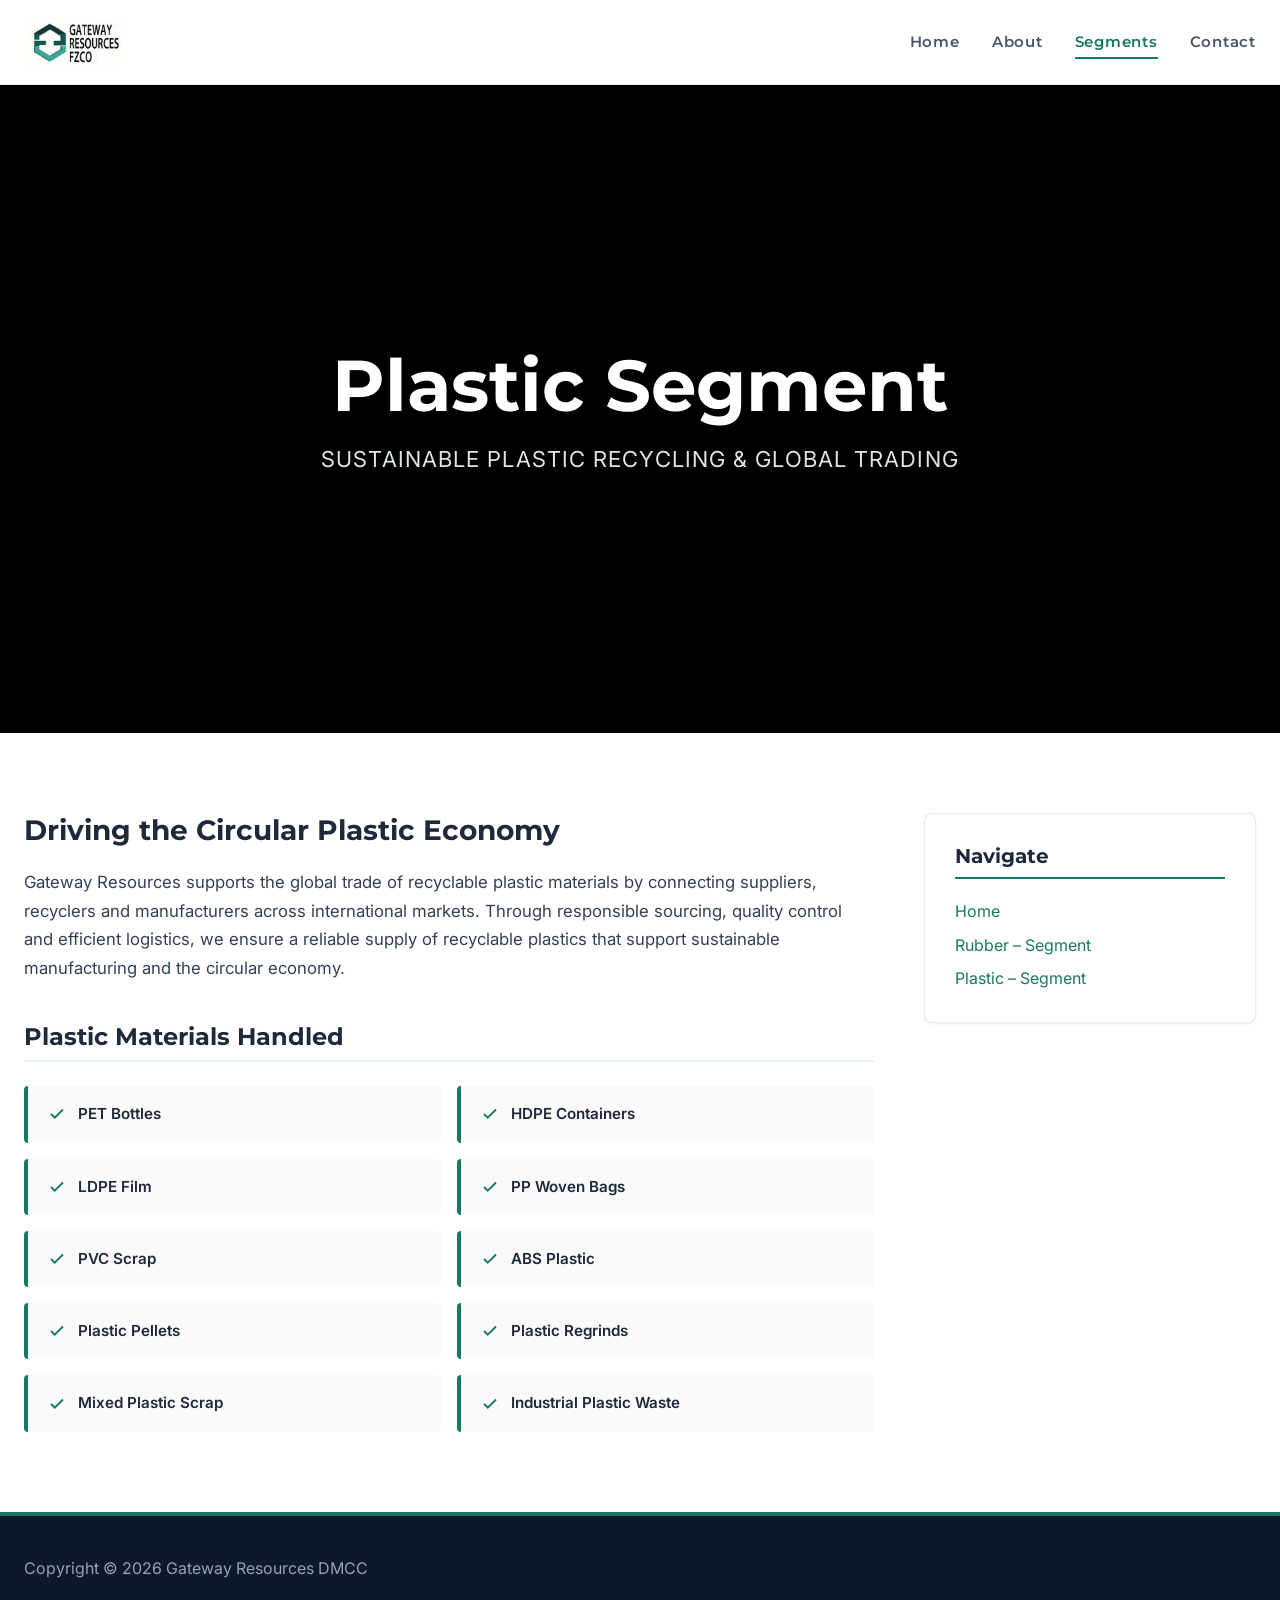
==== plastic-segment.html @ d2e4182b "my website" ====
<!DOCTYPE html>
<html lang="en">
<head>
  <meta charset="UTF-8">
  <meta name="viewport" content="width=device-width, initial-scale=1.0">
  <title>Plastic Segment - Gateway Resources DMCC</title>
  <meta name="description" content="Global sourcing, trading and logistics of recyclable plastic materials supporting a circular economy.">
  <link rel="stylesheet" href="styles.css">
</head>

<body>

<!-- HEADER -->
<header id="header">
  <div class="container">
    <a href="index.html" class="logo">
      <img src="assets/logo.jpeg" alt="Gateway Resources DMCC Logo">
    </a>

    <nav>
      <ul class="nav-links" id="nav-links">
        <li><a href="index.html">Home</a></li>
        <li><a href="index.html#about">About</a></li>
        <li><a href="index.html#segments" class="active">Segments</a></li>
        <li><a href="index.html#contact">Contact</a></li>
      </ul>
    </nav>
  </div>
</header>

<!-- HERO VIDEO SECTION -->
<section class="subpage-hero">

  <div class="subpage-hero-bg">
    <video autoplay muted loop playsinline>
      <source src="assets/sp.mp4" type="video/mp4">
    </video>
  </div>

  <div class="subpage-hero-overlay"></div>

  <div class="container">
    <div class="subpage-hero-content">
      <h1>Plastic Segment</h1>
      <p>Sustainable Plastic Recycling & Global Trading</p>
    </div>
  </div>

</section>

<!-- BODY -->
<section class="subpage-body">
  <div class="container">
    <div class="subpage-grid">

      <!-- MAIN -->
      <main class="subpage-main">

        <h2>Driving the Circular Plastic Economy</h2>

        <p>
          Gateway Resources supports the global trade of recyclable plastic materials by connecting suppliers,
          recyclers and manufacturers across international markets. Through responsible sourcing, quality control
          and efficient logistics, we ensure a reliable supply of recyclable plastics that support sustainable
          manufacturing and the circular economy.
        </p>

        <div class="products-section">
          <h3>Plastic Materials Handled</h3>

          <div class="products-list">

            <div class="product-item">
              <div class="product-item-icon">
                <svg viewBox="0 0 24 24" fill="none" stroke="currentColor" stroke-width="2.5">
                  <polyline points="20 6 9 17 4 12"></polyline>
                </svg>
              </div>
              <span>PET Bottles</span>
            </div>

            <div class="product-item">
              <div class="product-item-icon">
                <svg viewBox="0 0 24 24" fill="none" stroke="currentColor" stroke-width="2.5">
                  <polyline points="20 6 9 17 4 12"></polyline>
                </svg>
              </div>
              <span>HDPE Containers</span>
            </div>

            <div class="product-item">
              <div class="product-item-icon">
                <svg viewBox="0 0 24 24" fill="none" stroke="currentColor" stroke-width="2.5">
                  <polyline points="20 6 9 17 4 12"></polyline>
                </svg>
              </div>
              <span>LDPE Film</span>
            </div>

            <div class="product-item">
              <div class="product-item-icon">
                <svg viewBox="0 0 24 24" fill="none" stroke="currentColor" stroke-width="2.5">
                  <polyline points="20 6 9 17 4 12"></polyline>
                </svg>
              </div>
              <span>PP Woven Bags</span>
            </div>

            <div class="product-item">
              <div class="product-item-icon">
                <svg viewBox="0 0 24 24" fill="none" stroke="currentColor" stroke-width="2.5">
                  <polyline points="20 6 9 17 4 12"></polyline>
                </svg>
              </div>
              <span>PVC Scrap</span>
            </div>

            <div class="product-item">
              <div class="product-item-icon">
                <svg viewBox="0 0 24 24" fill="none" stroke="currentColor" stroke-width="2.5">
                  <polyline points="20 6 9 17 4 12"></polyline>
                </svg>
              </div>
              <span>ABS Plastic</span>
            </div>

            <div class="product-item">
              <div class="product-item-icon">
                <svg viewBox="0 0 24 24" fill="none" stroke="currentColor" stroke-width="2.5">
                  <polyline points="20 6 9 17 4 12"></polyline>
                </svg>
              </div>
              <span>Plastic Pellets</span>
            </div>

            <div class="product-item">
              <div class="product-item-icon">
                <svg viewBox="0 0 24 24" fill="none" stroke="currentColor" stroke-width="2.5">
                  <polyline points="20 6 9 17 4 12"></polyline>
                </svg>
              </div>
              <span>Plastic Regrinds</span>
            </div>

            <div class="product-item">
              <div class="product-item-icon">
                <svg viewBox="0 0 24 24" fill="none" stroke="currentColor" stroke-width="2.5">
                  <polyline points="20 6 9 17 4 12"></polyline>
                </svg>
              </div>
              <span>Mixed Plastic Scrap</span>
            </div>

            <div class="product-item">
              <div class="product-item-icon">
                <svg viewBox="0 0 24 24" fill="none" stroke="currentColor" stroke-width="2.5">
                  <polyline points="20 6 9 17 4 12"></polyline>
                </svg>
              </div>
              <span>Industrial Plastic Waste</span>
            </div>

          </div>
        </div>

      </main>

      <!-- SIDEBAR -->
      <aside class="sidebar">

        <div class="widget">
          <h3 class="widget-title">Navigate</h3>
          <div class="sidebar-nav">
            <a href="index.html">Home</a>
            <a href="rubber-segment.html">Rubber – Segment</a>
            <a href="plastic-segment.html" class="active">Plastic – Segment</a>
          </div>
        </div>

      </aside>

    </div>
  </div>
</section>

<!-- FOOTER -->
<footer>
  <div class="container">
    <p>Copyright © 2026 Gateway Resources DMCC</p>
  </div>
</footer>

<script src="script.js"></script>

</body>
</html>
---- styles.css ----
@import url('https://fonts.googleapis.com/css2?family=Inter:wght@300;400;500;600;700&family=Montserrat:wght@400;500;600;700&display=swap');

:root {
  --color-primary: #177864;
  --color-primary-dark: #00473d;
  --color-primary-light: #e8f4f2;
  --color-accent: #10b981;
  --color-text-dark: #1e293b;
  --color-text-body: #334155;
  --color-text-muted: #64748b;
  --color-text-light: #f8fafc;
  --color-bg-white: #ffffff;
  --color-bg-light: #fafafa;
  --color-bg-alt: #f1f5f9;
  
  --font-sans: 'Inter', -apple-system, BlinkMacSystemFont, "Segoe UI", Roboto, sans-serif;
  --font-heading: 'Montserrat', sans-serif;
  
  --shadow-sm: 0 1px 3px rgba(0, 0, 0, 0.05), 0 1px 2px rgba(0, 0, 0, 0.03);
  --shadow-md: 0 4px 6px -1px rgba(0, 0, 0, 0.08), 0 2px 4px -1px rgba(0, 0, 0, 0.04);
  --shadow-lg: 0 10px 25px -5px rgba(0, 0, 0, 0.1), 0 8px 10px -6px rgba(0, 0, 0, 0.05);
  
  --transition-smooth: all 0.3s cubic-bezier(0.4, 0, 0.2, 1);
  --transition-fast: all 0.15s ease;
  
  --border-radius-sm: 4px;
  --border-radius-md: 8px;
  --border-radius-lg: 16px;
  --header-height: 85px;
}

/* Base Styles */
* {
  box-sizing: border-box;
  margin: 0;
  padding: 0;
}

html {
  font-size: 16px;
  scroll-behavior: smooth;
}

body {
  font-family: var(--font-sans);
  color: var(--color-text-body);
  background-color: var(--color-bg-white);
  line-height: 1.6;
  -webkit-font-smoothing: antialiased;
  -moz-osx-font-smoothing: grayscale;
}

h1, h2, h3, h4, h5, h6 {
  font-family: var(--font-heading);
  color: var(--color-text-dark);
  font-weight: 700;
  line-height: 1.25;
}

a {
  text-decoration: none;
  color: var(--color-primary);
  transition: var(--transition-fast);
}

a:hover {
  color: var(--color-primary-dark);
}

img {
  max-width: 100%;
  height: auto;
  display: block;
}

ul {
  list-style: none;
}

/* Utility Classes */
.container {
  width: 100%;
  max-width: 1540px;
  margin: 0 auto;
  padding: 0 24px;
}

.section-padding {
  padding: 100px 0;
}

.bg-light {
  background-color: var(--color-bg-light);
}

.text-center {
  text-align: center;
}

.section-title {
  font-size: 2.25rem;
  margin-bottom: 20px;
  position: relative;
  display: inline-block;
  color: var(--color-text-dark);
}

.section-title::after {
  content: '';
  position: absolute;
  left: 50%;
  bottom: -10px;
  transform: translateX(-50%);
  width: 60px;
  height: 4px;
  background-color: var(--color-primary);
  border-radius: 2px;
}

/* Header & Navigation */
header {
  position: fixed;
  top: 0;
  left: 0;
  width: 100%;
  height: var(--header-height);
  background-color: rgba(255, 255, 255, 0.100);
  backdrop-filter: blur(8px);
  z-index: 1000;
  border-bottom: 1px solid rgba(226, 232, 240, 0.8);
  transition: var(--transition-smooth);
}

header.scrolled {
  box-shadow: var(--shadow-md);
  height: 75px;
  background-color: var(--color-bg-white);
}

header .container {
  display: flex;
  justify-content: space-between;
  align-items: center;
  height: 100%;
}

.logo img {
  height: 52px;
  width: auto;
  transition: var(--transition-smooth);
}

header.scrolled .logo img {
  height: 44px;
}

.nav-links {
  display: flex;
  gap: 32px;
}

.nav-links a {
  font-family: var(--font-heading);
  font-weight: 600;
  font-size: 0.95rem;
  color: #475569;
  letter-spacing: 0.05em;
  padding: 8px 0;
  position: relative;
}

.nav-links a::after {
  content: '';
  position: absolute;
  bottom: 0;
  left: 0;
  width: 0;
  height: 2px;
  background-color: var(--color-primary);
  transition: var(--transition-smooth);
}

.nav-links a:hover {
  color: var(--color-primary);
}

.nav-links a:hover::after,
.nav-links a.active::after {
  width: 100%;
}

.nav-links a.active {
  color: var(--color-primary);
}

/* Mobile Nav Toggle */
.mobile-nav-toggle {
  display: none;
  background: none;
  border: none;
  cursor: pointer;
  padding: 8px;
  z-index: 1001;
}

.hamburger-line {
  display: block;
  width: 24px;
  height: 2px;
  background-color: var(--color-text-dark);
  margin: 6px 0;
  transition: var(--transition-smooth);
}

/* Hero Slider */
.hero {
  position: relative;
  height: 80vh;
  margin-top: var(--header-height);
  overflow: hidden;
}

.slider-container {
  width: 100%;
  height: 100%;
  position: relative;
}

.slide {
  position: absolute;
  top: 0;
  left: 0;
  width: 100%;
  height: 100%;
  opacity: 0;
  z-index: 1;
  transition: opacity 1s ease-in-out;
  display: flex;
  align-items: center;
}

.slide.active {
  opacity: 1;
  z-index: 2;
}

.slide-bg {
  position: absolute;
  top: 0;
  left: 0;
  width: 100%;
  height: 100%;
  background-size: cover;
  background-position: center;
  z-index: 1;
}
.slide-bg {
    position: absolute;
    inset: 0;
    overflow: hidden;
}

.slide-bg video {
    width: 100%;
    height: 100%;
    object-fit: cover;
    object-position: center top;
    display: block;
    filter: brightness(1) contrast(1) saturate(1);
}
.slide-overlay {
  position: absolute;
  top: 0;
  left: 0;
  width: 100%;
  height: 100%;
  background: linear-gradient(rgba(15, 23, 42, 0.08), rgba(15, 23, 42, 0.16));
  z-index: 2;
}

.slide-content {
  position: relative;
  z-index: 3;
  color: var(--color-text-light);
  max-width: 1000px;
  padding-left: 20px;
  transform: translateY(20px);
  opacity: 0;
  transition: transform 0.8s ease, opacity 0.8s ease;
  transition-delay: 0.3s;
  justify-content: center;
}

.slide.active .slide-content {
  transform: translateY(0);
  opacity: 1;
}

.slide-content h2 {
  font-size: 3.5rem;
  color: var(--color-bg-white);
  margin-bottom: 16px;
  text-shadow: 0 2px 4px rgba(0, 0, 0, 0.3);
}

.slide-content p {
  font-size: 1.5rem;
  font-weight: 300;
  color: rgba(248, 250, 252, 0.9);
  text-shadow: 0 1px 2px rgba(0, 0, 0, 0.2);
}

/* Slider Controls */
.slider-control {
  position: absolute;
  top: 50%;
  transform: translateY(-50%);
  z-index: 10;
  background: rgba(255, 255, 255, 0.15);
  backdrop-filter: blur(4px);
  border: 1px solid rgba(255, 255, 255, 0.25);
  color: var(--color-bg-white);
  width: 50px;
  height: 50px;
  border-radius: 50%;
  display: flex;
  align-items: center;
  justify-content: center;
  cursor: pointer;
  transition: var(--transition-smooth);
}

.slider-control:hover {
  background: var(--color-primary);
  border-color: var(--color-primary);
}

.slider-control.prev {
  left: 24px;
}

.slider-control.next {
  right: 24px;
}

.slider-control svg {
  width: 24px;
  height: 24px;
  fill: currentColor;
}

/* Slider Dots */
.slider-dots {
  position: absolute;
  bottom: 30px;
  left: 50%;
  transform: translateX(-50%);
  z-index: 10;
  display: flex;
  gap: 12px;
}

.dot {
  width: 12px;
  height: 12px;
  border-radius: 50%;
  background: rgba(255, 255, 255, 0.4);
  cursor: pointer;
  transition: var(--transition-smooth);
}

.dot.active {
  background: var(--color-primary);
  transform: scale(1.2);
}

/* Highlights Section */
.highlights-grid {
  display: grid;
  grid-template-columns: repeat(3, 1fr);
  gap: 30px;
  margin-top: 60px;
  position: relative;
  z-index: 20;
}

/* ===== Premium Flip Cards ===== */

.tilt-card{
    perspective:1500px;
    height:320px;
}

.card-inner{
    width:100%;
    height:100%;
    position:relative;
    transform-style:preserve-3d;
    transition:transform .8s ease;
}

.tilt-card:hover .card-inner{
    transform:rotateY(180deg);
}

.card-front,
.card-back{

    position:absolute;
    width:100%;
    height:100%;

    border-radius:20px;

    backface-visibility:hidden;

    display:flex;
    flex-direction:column;
    justify-content:center;
    align-items:center;

    padding:30px;
    overflow:hidden;
}

.card-front{

    background:#fff;
    box-shadow:0 20px 40px rgba(0,0,0,.12);

}

.card-back{

    transform:rotateY(180deg);

    background:linear-gradient(135deg,#0d2f63,#184d9c);

    color:#fff;

}

.card-logo{

    width:90px;
    margin-bottom:25px;
}

.highlight-card:hover {
  transform: translateY(-8px);
}

.highlight-icon {
  width: 64px;
  height: 64px;
  background-color: var(--color-primary-light);
  border-radius: 50%;
  display: flex;
  align-items: center;
  justify-content: center;
  margin: 0 auto 24px;
  color: var(--color-primary);
  transition: var(--transition-smooth);
}

.highlight-card:hover .highlight-icon {
  background-color: var(--color-primary);
  color: var(--color-bg-white);
  transform: rotate(5deg);
}

.highlight-icon svg {
  width: 32px;
  height: 32px;
}

.highlight-card h3 {
  font-size: 1.35rem;
  margin-bottom: 16px;
  color: var(--color-text-dark);
}

.highlight-card p {
  color: var(--color-text-muted);
  font-size: 0.95rem;
  line-height: 1.6;
}

/* About Section */
.about-content {
  display: grid;
  grid-template-columns: 1.2fr 0.8fr;
  gap: 60px;
  align-items: center;
}

.about-text h2 {
  font-size: 2.25rem;
  margin-bottom: 24px;
  position: relative;
  padding-bottom: 12px;
}

.about-text h2::after {
  content: '';
  position: absolute;
  left: 0;
  bottom: 0;
  width: 50px;
  height: 3px;
  background-color: var(--color-primary);
}

.about-text p {
  margin-bottom: 20px;
  font-size: 1.05rem;
  color: var(--color-text-body);
}

.about-visual {
  position: relative;
  display: flex;
  justify-content: center;
}

.about-visual-box {
  width: 300px;
  height: 300px;
  border-radius: var(--border-radius-lg);
  border: 8px solid var(--color-primary-light);
  position: relative;
}

.about-visual-card {
  position: absolute;
  top: 30px;
  left: -30px;
  right: 30px;
  bottom: -30px;
  background-color: var(--color-primary);
  border-radius: var(--border-radius-lg);
  box-shadow: var(--shadow-lg);
  display: flex;
  flex-direction: column;
  justify-content: center;
  align-items: center;
  padding: 40px;
  color: var(--color-bg-white);
  text-align: center;
}

.about-visual-card svg {
  width: 60px;
  height: 60px;
  margin-bottom: 20px;
  fill: currentColor;
}

.about-visual-card span {
  font-family: var(--font-heading);
  font-size: 1.5rem;
  font-weight: 700;
  letter-spacing: 0.05em;
}

/* Segments Section */
.segments-intro {
  max-width: 800px;
  margin: 0 auto 50px;
}

.segments-intro p {
  font-size: 1.1rem;
  color: var(--color-text-muted);
}

.segments-grid {
  display: grid;
  grid-template-columns: repeat(2, 1fr);
  gap: 40px;
}

.segment-card {
  background-color: var(--color-bg-white);
  border-radius: var(--border-radius-md);
  overflow: hidden;
  box-shadow: var(--shadow-md);
  border: 1px solid rgba(226, 232, 240, 0.8);
  display: flex;
  flex-direction: column;
  transition: var(--transition-smooth);
}

.segment-card:hover {
  transform: translateY(-5px);
  box-shadow: var(--shadow-lg);
}

.segment-image {
  height: 240px;
  position: relative;
  overflow: hidden;
}

.segment-image img {
  width: 100%;
  height: 100%;
  object-fit: cover;
  transition: var(--transition-smooth);
}

.segment-card:hover .segment-image img {
  transform: scale(1.05);
}

.segment-image-overlay {
  position: absolute;
  top: 0;
  left: 0;
  width: 100%;
  height: 100%;
  background: linear-gradient(transparent, rgba(15, 23, 42, 0.4));
}

.segment-body {
  padding: 30px;
  flex-grow: 1;
  display: flex;
  flex-direction: column;
}

.segment-body h3 {
  font-size: 1.5rem;
  margin-bottom: 12px;
  color: var(--color-text-dark);
}

.segment-body p {
  color: var(--color-text-muted);
  font-size: 0.95rem;
  margin-bottom: 24px;
  flex-grow: 1;
}

.btn-segment {
  display: inline-flex;
  align-items: center;
  justify-content: center;
  gap: 8px;
  background-color: var(--color-primary);
  color: var(--color-bg-white);
  font-family: var(--font-heading);
  font-weight: 600;
  font-size: 0.9rem;
  padding: 12px 24px;
  border-radius: var(--border-radius-sm);
  border: none;
  cursor: pointer;
  align-self: flex-start;
  transition: var(--transition-smooth);
}

.btn-segment:hover {
  background-color: var(--color-primary-dark);
  color: var(--color-bg-white);
}

.btn-segment svg {
  width: 16px;
  height: 16px;
  fill: currentColor;
  transition: var(--transition-smooth);
}

.btn-segment:hover svg {
  transform: translateX(4px);
}

/* Contact Section */
.contact-layout {
  display: grid;
  grid-template-columns: 0.9fr 1.1fr;
  gap: 60px;
}

.contact-info h2 {
  font-size: 2.25rem;
  margin-bottom: 20px;
}

.contact-description {
  color: var(--color-text-muted);
  margin-bottom: 40px;
  font-size: 1.05rem;
}

.contact-details {
  display: flex;
  flex-direction: column;
  gap: 30px;
}

.contact-item {
  display: flex;
  gap: 20px;
  align-items: flex-start;
}

.contact-item-icon {
  width: 48px;
  height: 48px;
  background-color: var(--color-primary-light);
  border-radius: 50%;
  display: flex;
  align-items: center;
  justify-content: center;
  color: var(--color-primary);
  flex-shrink: 0;
}

.contact-item-icon svg {
  width: 24px;
  height: 24px;
}

.contact-item-content h4 {
  font-size: 1.05rem;
  margin-bottom: 4px;
  color: var(--color-text-dark);
}

.contact-item-content p {
  color: var(--color-text-muted);
  font-size: 0.95rem;
}

.contact-form-container {
  background-color: var(--color-bg-white);
  padding: 40px;
  border-radius: var(--border-radius-md);
  box-shadow: var(--shadow-lg);
  border: 1px solid rgba(226, 232, 240, 0.8);
}

.form-group {
  margin-bottom: 24px;
}

.form-group label {
  display: block;
  font-weight: 600;
  font-size: 0.85rem;
  color: var(--color-text-dark);
  margin-bottom: 8px;
  text-transform: uppercase;
  letter-spacing: 0.05em;
}

.form-control {
  width: 100%;
  padding: 14px 16px;
  font-family: var(--font-sans);
  font-size: 0.95rem;
  color: var(--color-text-dark);
  background-color: var(--color-bg-light);
  border: 1px solid #cbd5e1;
  border-radius: var(--border-radius-sm);
  transition: var(--transition-smooth);
  outline: none;
}

.form-control::placeholder {
  color: #94a3b8;
}

.form-control:focus {
  border-color: var(--color-primary);
  background-color: var(--color-bg-white);
  box-shadow: 0 0 0 3px rgba(23, 120, 100, 0.15);
}

textarea.form-control {
  min-height: 120px;
  resize: vertical;
}

.btn-submit {
  width: 100%;
  background-color: var(--color-primary);
  color: var(--color-bg-white);
  border: none;
  padding: 16px;
  font-family: var(--font-heading);
  font-weight: 700;
  font-size: 0.95rem;
  letter-spacing: 0.05em;
  text-transform: uppercase;
  border-radius: var(--border-radius-sm);
  cursor: pointer;
  transition: var(--transition-smooth);
}

.btn-submit:hover {
  background-color: var(--color-primary-dark);
  transform: translateY(-2px);
  box-shadow: var(--shadow-md);
}

.btn-submit:active {
  transform: translateY(0);
}

.form-status {
  margin-top: 16px;
  padding: 12px;
  border-radius: var(--border-radius-sm);
  font-size: 0.9rem;
  display: none;
}

.form-status.success {
  display: block;
  background-color: #d1fae5;
  color: #065f46;
  border: 1px solid #a7f3d0;
}

.form-status.error {
  display: block;
  background-color: #fee2e2;
  color: #991b1b;
  border: 1px solid #fca5a5;
}

/* Footer Section */
footer {
  background-color: #0f172a;
  color: #94a3b8;
  padding: 40px 0;
  border-top: 4px solid var(--color-primary);
}

footer .container {
  display: flex;
  justify-content: space-between;
  align-items: center;
  flex-wrap: wrap;
  gap: 20px;
}

.footer-copy {
  font-size: 0.9rem;
}

.footer-links {
  display: flex;
  gap: 24px;
}

.footer-links a {
  color: #94a3b8;
  font-size: 0.9rem;
}

.footer-links a:hover {
  color: var(--color-bg-white);
}

/* Subpages Styling (Segments) */
.subpage-hero {
  position: relative;
  height: 320px;
  margin-top: var(--header-height);
  overflow: hidden;
  display: flex;
  align-items: center;
}

.subpage-hero-bg{
    position:absolute;
    inset:0;
    overflow:hidden;
}

.subpage-hero-bg{
    position: absolute;
    inset: 0;
    z-index: 1;
    overflow: hidden;
}

.subpage-hero-bg video{
    width: 100%;
    height: 100%;
    object-fit: cover;
}

.subpage-hero-overlay{
    position: absolute;
    inset: 0;
    background: rgba(0,0,0,0.45);
    z-index: 2;
}

.subpage-hero .container{
    position: relative;
    z-index: 3;
    height: 100%;
    display: flex;
    align-items: middle;
}

.subpage-hero-content{
    color: #fff;
}

.subpage-hero-overlay {
  position: absolute;
  top: 0;
  left: 0;
  width: 100%;
  height: 100%;
  background: linear-gradient(to right, rgba(15, 23, 42, 0.75), rgba(15, 23, 42, 0.45));
}

.subpage-hero-content {
  position: relative;
  z-index: 10;
  color: var(--color-bg-white);
}

.subpage-hero-content h1 {
  font-size: 3rem;
  color: var(--color-bg-white);
  margin-bottom: 8px;
}

.subpage-hero-content p {
  font-size: 1.25rem;
  color: var(--color-primary-light);
  font-weight: 300;
  letter-spacing: 0.05em;
  text-transform: uppercase;
}

.subpage-body {
  padding: 80px 0;
}

.subpage-grid {
  display: grid;
  grid-template-columns: 2.3fr 0.9fr;
  gap: 50px;
}

/* Main Content Area */
.subpage-main h2 {
  font-size: 1.75rem;
  margin-bottom: 20px;
  color: var(--color-text-dark);
}

.subpage-main p {
  font-size: 1.05rem;
  line-height: 1.7;
  color: var(--color-text-body);
  margin-bottom: 40px;
}

.products-section h3 {
  font-size: 1.5rem;
  margin-bottom: 24px;
  padding-bottom: 8px;
  border-bottom: 2px solid var(--color-primary-light);
}

.products-list {
  display: grid;
  grid-template-columns: repeat(2, 1fr);
  gap: 16px;
}

.product-item {
  background-color: var(--color-bg-light);
  padding: 16px 20px;
  border-radius: var(--border-radius-sm);
  display: flex;
  align-items: center;
  gap: 12px;
  border-left: 4px solid var(--color-primary);
  transition: var(--transition-fast);
}

.product-item:hover {
  background-color: var(--color-primary-light);
  transform: translateX(4px);
}

.product-item-icon {
  color: var(--color-primary);
  display: flex;
  flex-shrink: 0;
}

.product-item-icon svg {
  width: 18px;
  height: 18px;
}

.product-item span {
  font-weight: 600;
  font-size: 0.95rem;
  color: var(--color-text-dark);
}

/* Sidebar Area */
.sidebar {
  display: flex;
  flex-direction: column;
  gap: 40px;
}

.widget {
  background-color: var(--color-bg-white);
  padding: 30px;
  border-radius: var(--border-radius-md);
  box-shadow: var(--shadow-sm);
  border: 1px solid rgba(226, 232, 240, 0.8);
}

.widget-title {
  font-size: 1.25rem;
  margin-bottom: 20px;
  padding-bottom: 8px;
  border-bottom: 2px solid var(--color-primary);
  color: var(--color-text-dark);
}

/* Search Widget */
.search-form {
  position: relative;
}

.search-input {
  width: 100%;
  padding: 12px 40px 12px 16px;
  font-family: var(--font-sans);
  font-size: 0.9rem;
  border: 1px solid #cbd5e1;
  border-radius: var(--border-radius-sm);
  outline: none;
  background-color: var(--color-bg-light);
  transition: var(--transition-smooth);
}

.search-input:focus {
  border-color: var(--color-primary);
  background-color: var(--color-bg-white);
}

.search-submit {
  position: absolute;
  right: 12px;
  top: 50%;
  transform: translateY(-50%);
  background: none;
  border: none;
  color: var(--color-text-muted);
  cursor: pointer;
  padding: 4px;
}

.search-submit:hover {
  color: var(--color-primary);
}

.search-submit svg {
  width: 18px;
  height: 18px;
}

/* Navigation Widget */
.sidebar-nav {
  display: flex;
  flex-direction: column;
  gap: 8px;
}

.sidebar-nav-item {
  display: flex;
  align-items: center;
  padding: 12px 16px;
  border-radius: var(--border-radius-sm);
  font-weight: 600;
  font-size: 0.95rem;
  color: #475569;
  background-color: var(--color-bg-light);
  transition: var(--transition-smooth);
}

.sidebar-nav-item:hover {
  background-color: var(--color-primary-light);
  color: var(--color-primary);
}

.sidebar-nav-item.active {
  background-color: var(--color-primary);
  color: var(--color-bg-white);
}

/* Responsive Breakpoints */
@media (max-width: 1024px) {
  h1 { font-size: 2.5rem; }
  h2 { font-size: 2rem; }
  
  .slide-content h2 {
    font-size: 2.75rem;
  }
  
  .highlights-grid {
    grid-template-columns: repeat(3, 1fr);
    gap: 20px;
  }
  
  .about-content {
    grid-template-columns: 1fr;
    gap: 40px;
  }
  
  .about-visual {
    order: -1;
  }
  
  .contact-layout {
    grid-template-columns: 1fr;
    gap: 50px;
  }
  
  .subpage-grid {
    grid-template-columns: 1.8fr 1.2fr;
    gap: 30px;
  }
}

@media (max-width: 768px) {
    :root {
        --header-height: 70px;
    }
  
  .mobile-nav-toggle {
    display: block;
  }
  
  .nav-links {
    position: fixed;
    top: var(--header-height);
    left: -100%;
    width: 100%;
    height: calc(100vh - var(--header-height));
    background-color: var(--color-bg-white);
    flex-direction: column;
    align-items: center;
    justify-content: center;
    gap: 40px;
    box-shadow: 0 4px 6px -1px rgba(0, 0, 0, 0.05);
    z-index: 999;
    transition: var(--transition-smooth);
  }
  
  .nav-links.active {
    left: 0;
  }
  
  /* Hamburger Active Animation */
  .mobile-nav-toggle.active .hamburger-line:nth-child(1) {
    transform: translateY(8px) rotate(45deg);
  }
  
  .mobile-nav-toggle.active .hamburger-line:nth-child(2) {
    opacity: 0;
  }
  
  .mobile-nav-toggle.active .hamburger-line:nth-child(3) {
    transform: translateY(-8px) rotate(-45deg);
  }
  
  .hero {
    height: 60vh;
  }
  
  .slide-content h2 {
    font-size: 2.25rem;
  }
  
  .slide-content p {
    font-size: 1.15rem;
  }
  
  .slider-control {
    width: 40px;
    height: 40px;
  }
  
  .slider-control.prev { left: 12px; }
  .slider-control.next { right: 12px; }
  
  .highlights-grid {
    grid-template-columns: 1fr;
    margin-top: 30px;
  }
  
  .segments-grid {
    grid-template-columns: 1fr;
    gap: 30px;
  }
  
  .subpage-grid {
    grid-template-columns: 1fr;
    gap: 50px;
  }
  
  .subpage-hero {
    height: 240px;
  }
  
  .subpage-hero-content h1 {
    font-size: 2.25rem;
  }
  
  .products-list {
    grid-template-columns: 1fr;
  }
  
  .contact-form-container {
    padding: 30px 20px;
  }
}

@media (max-width: 480px) {
  html {
    font-size: 15px;
  }
  
  .slide-content h2 {
    font-size: 1.75rem;
  }
  
  .about-visual-box {
    width: 250px;
    height: 250px;
  }
  
  .about-visual-card {
    padding: 20px;
  }
  
  .about-visual-card span {
    font-size: 1.25rem;
  }
  
  footer .container {
    flex-direction: column;
    align-items: center;
    text-align: center;
  }
}
/* ===== ABOUT ANIMATION ===== */

.about-text,
.about-visual {
    opacity: 0;
    transform: translateY(80px);
    transition: all 1s ease;
}

.about-text.show {
    opacity: 1;
    transform: translateY(0);
}

.about-visual.show {
    opacity: 1;
    transform: translateY(0);
}

.about-visual-card {
    transition: transform 0.4s ease, box-shadow 0.4s ease;
}

.about-visual-card:hover {
    transform: scale(1.08) rotate(3deg);
    box-shadow: 0 20px 40px rgba(0,0,0,0.25);
}
.about-text,
.about-visual {
  opacity: 0;
  transform: translateY(60px);
  transition: all 1s ease;
}

.about-text.show,
.about-visual.show {
  opacity: 1;
  transform: translateY(0);
}
.tilt-stack {
  width: 320px;
  height: 320px;
  position: relative;
  perspective: 1000px;
}

.tilt-stack .img {
  position: absolute;
  width: 100%;
  height: 100%;
  object-fit: cover;
  border-radius: 20px;
  transition: transform 0.4s ease, z-index 0.4s ease;
  box-shadow: 0 20px 40px rgba(0,0,0,0.3);
}

/* front image */
.tilt-stack .front {
  z-index: 2;
  transform: translateZ(40px);
}

/* back image */
.tilt-stack .back {
  z-index: 1;
  transform: translateZ(-40px) scale(0.95);
}

/* when active tilt */
.tilt-stack.active .front {
  transform: translate3d(40px, -20px, -80px) rotateY(20deg);
  z-index: 1;
}

.tilt-stack.active .back {
  transform: translate3d(-40px, 20px, 80px) rotateY(-20deg);
  z-index: 2;
}
.tilt-stack {
  width: 320px;
  height: 320px;
  position: relative;
  perspective: 1200px;
}

/* shared */
.tilt-stack .img {
  position: absolute;
  width: 100%;
  height: 100%;
  object-fit: cover;
  border-radius: 20px;
  transition: all 0.8s ease;
  box-shadow: 0 20px 40px rgba(0,0,0,0.3);
}

/* BACK image (slightly visible always) */
.tilt-stack .back {
  transform: translate(-18px, -18px) scale(0.95) rotate(-3deg);
  z-index: 1;
  opacity: 0.85;
}

/* FRONT image */
.tilt-stack .front {
  transform: translate(0px, 0px) scale(1);
  z-index: 2;
}

/* hover/active tilt state */
.tilt-stack.active .front {
  transform: translate(35px, -20px) rotateY(18deg) scale(0.95);
}

.tilt-stack.active .back {
  transform: translate(-35px, 20px) rotateY(-18deg) scale(1);
  opacity: 1;
}

/* ✨ ENTRY ANIMATION (important) */
.tilt-stack.animate .front {
  animation: frontIntro 1.2s ease forwards;
}

.tilt-stack.animate .back {
  animation: backIntro 1.2s ease forwards;
}

@keyframes frontIntro {
  from {
    transform: translateY(60px) scale(0.9);
    opacity: 0;
  }
  to {
    transform: translate(0px, 0px) scale(1);
    opacity: 1;
  }
}

@keyframes backIntro {
  from {
    transform: translate(-60px, -60px) scale(0.8) rotate(-10deg);
    opacity: 0;
  }
  to {
    transform: translate(-18px, -18px) scale(0.95) rotate(-3deg);
    opacity: 0.85;
  }
}
/*=========================================
        PREMIUM LOCATION 2026
==========================================*/

.premium-location{
    padding:70px 8%;

background:#f7f7f5;

position:relative;

overflow:hidden;

}


.location-bg{

position:absolute;

width:900px;

height:900px;

background:radial-gradient(circle,rgba(176,141,87,.08),transparent 70%);

top:-350px;

right:-250px;

pointer-events:none;

}


.premium-location .container{

max-width:1400px;

margin:auto;

position:relative;

z-index:2;

}


.location-title{

text-align:center;

margin-bottom:70px;

}


.location-title span{

display:inline-block;

padding:10px 22px;

border-radius:50px;

background:#efe9df;

color:#8b6b3f;

font-size:13px;

letter-spacing:3px;

font-weight:700;

margin-bottom:25px;

text-transform:uppercase;

}


.location-title h2{
    font-size:40px;

font-weight:700;

color:#1f2937;

margin-bottom:20px;

line-height:1.1;

}


.location-title p{

max-width:760px;

margin:auto;

font-size:18px;

line-height:1.9;

color:#667085;

}


.location-grid{

display:grid;

grid-template-columns:420px 1fr;

gap:60px;

align-items:center;

}


/*=========================
LEFT CARD
==========================*/

.location-card{

background:#ffffff;

padding:45px;

border-radius:28px;

box-shadow:

0 20px 60px rgba(0,0,0,.08);

border:1px solid rgba(0,0,0,.05);

position:relative;

transition:.45s;

}


.location-card h3{

font-size:30px;

margin-top:30px;

margin-bottom:20px;

color:#1f2937;

}


.location-card p{

font-size:17px;

line-height:2;

color:#6b7280;

}


.location-buttons{

margin-top:35px;

display:flex;

gap:15px;

flex-wrap:wrap;

}


.location-buttons a{

padding:16px 28px;

border-radius:50px;

text-decoration:none;

font-weight:600;

transition:.35s;

}


.location-buttons a:first-child{

background:#1f2937;

color:white;

}


.location-buttons a:last-child{

border:1px solid #d7d7d7;

color:#1f2937;

background:white;

}


/*=========================
MAP
==========================*/

.map-box{

height:560px;

overflow:hidden;

border-radius:30px;

background:white;

box-shadow:

0 25px 70px rgba(0,0,0,.10);

border:1px solid rgba(0,0,0,.06);

}


.map-box iframe{

width:100%;

height:100%;

border:none;

filter:

grayscale(15%)

brightness(.98)

contrast(1.05);

transition:.6s;

}


/*=========================
PIN
==========================*/

.pin{

position:relative;

width:70px;

height:70px;

display:flex;

align-items:center;

justify-content:center;

font-size:34px;

background:#faf8f4;

border-radius:50%;

}


.pulse{

position:absolute;

width:70px;

height:70px;

border-radius:50%;

border:2px solid rgba(176,141,87,.4);

}
/*=========================================
        PREMIUM LOCATION 2026
==========================================*/

.premium-location{

padding:120px 8%;

background:#f7f7f5;

position:relative;

overflow:hidden;

}


.location-bg{

position:absolute;

width:900px;

height:900px;

background:radial-gradient(circle,rgba(176,141,87,.08),transparent 70%);

top:-350px;

right:-250px;

pointer-events:none;

}


.premium-location .container{

max-width:1400px;

margin:auto;

position:relative;

z-index:2;

}


.location-title{

text-align:center;

margin-bottom:70px;

}


.location-title span{

display:inline-block;

padding:10px 22px;

border-radius:50px;

background:#efe9df;

color:#8b6b3f;

font-size:13px;

letter-spacing:3px;

font-weight:700;

margin-bottom:25px;

text-transform:uppercase;

}


.location-title h2{

font-size:58px;

font-weight:700;

color:#1f2937;

margin-bottom:20px;

line-height:1.1;

}


.location-title p{

max-width:760px;

margin:auto;

font-size:18px;

line-height:1.9;

color:#667085;

}


.location-grid{

display:grid;

grid-template-columns:420px 1fr;

gap:60px;

align-items:center;

}


/*=========================
LEFT CARD
==========================*/

.location-card{

background:#ffffff;

padding:45px;

border-radius:28px;

box-shadow:

0 20px 60px rgba(0,0,0,.08);

border:1px solid rgba(0,0,0,.05);

position:relative;

transition:.45s;

}


.location-card h3{

font-size:30px;

margin-top:30px;

margin-bottom:20px;

color:#1f2937;

}


.location-card p{

font-size:17px;

line-height:2;

color:#6b7280;

}


.location-buttons{

margin-top:35px;

display:flex;

gap:15px;

flex-wrap:wrap;

}


.location-buttons a{

padding:16px 28px;

border-radius:50px;

text-decoration:none;

font-weight:600;

transition:.35s;

}


.location-buttons a:first-child{

background:#1f2937;

color:white;

}


.location-buttons a:last-child{

border:1px solid #d7d7d7;

color:#1f2937;

background:white;

}


/*=========================
MAP
==========================*/

.map-box{

height:560px;

overflow:hidden;

border-radius:30px;

background:white;

box-shadow:

0 25px 70px rgba(0,0,0,.10);

border:1px solid rgba(0,0,0,.06);

}


.map-box iframe{

width:100%;

height:100%;

border:none;

filter:

grayscale(15%)

brightness(.98)

contrast(1.05);

transition:.6s;

}


/*=========================
PIN
==========================*/

.pin{

position:relative;

width:70px;

height:70px;

display:flex;

align-items:center;

justify-content:center;

font-size:34px;

background:#faf8f4;

border-radius:50%;

}


.pulse{

position:absolute;

width:70px;

height:70px;

border-radius:50%;

border:2px solid rgba(176,141,87,.4);

}
/* ==========================
   SUBPAGE HERO (VIDEO BANNER)
========================== */

.subpage-hero{
    position: relative;
    height: 72vh;
    min-height: 620px;
    overflow: hidden;
    background: #000;
}

.subpage-hero-bg{
    position: absolute;
    inset: 0;
    width: 100%;
    height: 100%;
    z-index: 1;
    overflow: hidden;
}

.subpage-hero-bg video{
    width: 100%;
    height: 100%;
   object-fit: cover;
    object-position: center 60%;

    transform: scale(1.02);

    filter:
        brightness(1.02)
        contrast(1.12)
        saturate(1.10);

    transition: transform 8s ease;

    image-rendering: auto;
    backface-visibility: hidden;
}

.subpage-hero:hover .subpage-hero-bg video{
transform: scale(1);}

.subpage-hero-overlay{
    position: absolute;
    inset: 0;
    background: rgba(0,0,0,0.28);
    z-index: 2;
}

.subpage-hero .container{
    position: relative;
    z-index: 3;
    height: 100%;
    display: flex;
    align-items: center;
    justify-content: center;
}

.subpage-hero-content{
    text-align: center;
    color: #fff;
}

.subpage-hero-content h1{
    font-size: clamp(42px, 6vw, 72px);
    font-weight: 700;
    margin-bottom: 12px;
    text-shadow: 0 4px 20px rgba(0,0,0,0.5);
}

.subpage-hero-content p{
    font-size: 22px;
    font-weight: 400;
    opacity: 0.95;
    text-shadow: 0 3px 15px rgba(0,0,0,0.5);
    
}
.card-front{
    position:absolute;
    width:100%;
    height:100%;
    border-radius:24px;
    overflow:hidden;
    backface-visibility:hidden;
}

.card-image{
    width:100%;
    height:100%;
    object-fit:cover;
    display:block;
    transition:transform .8s ease;
}

.premium-card:hover .card-image{
    transform:scale(1.08);
}
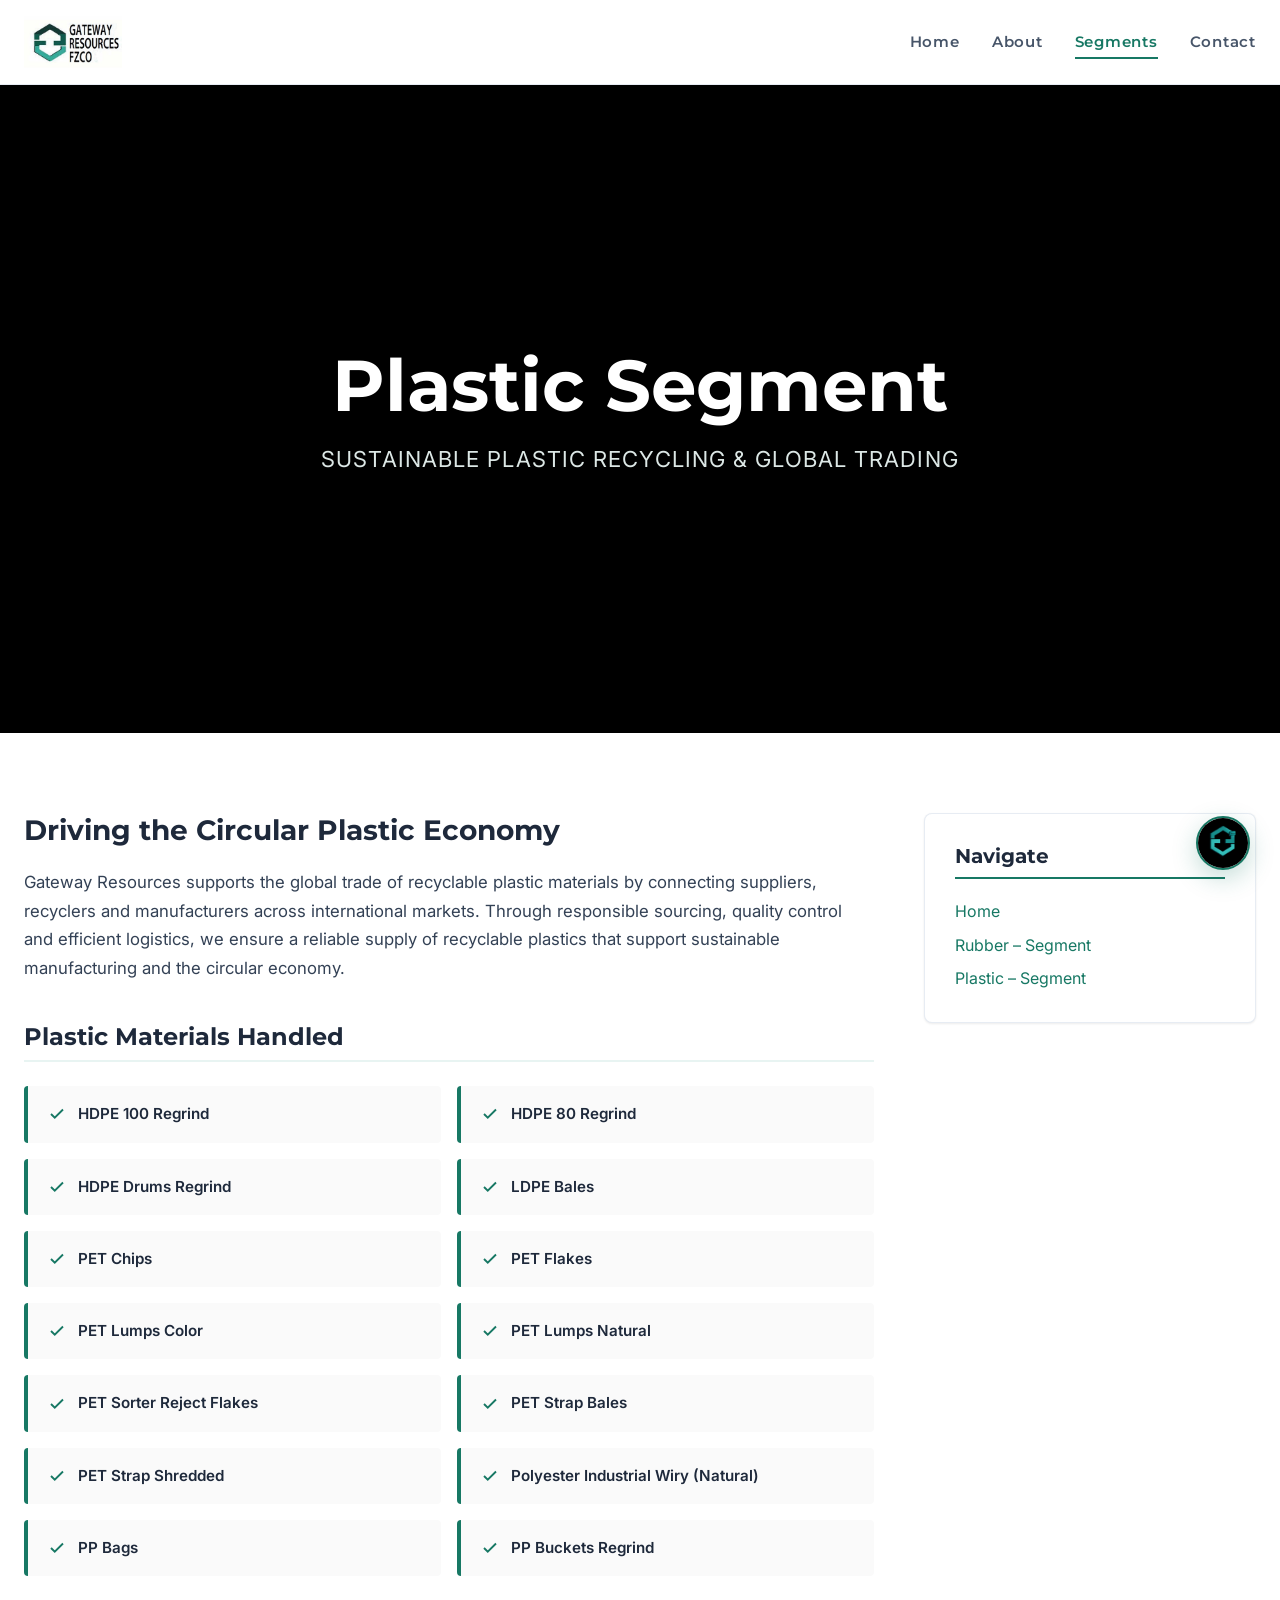
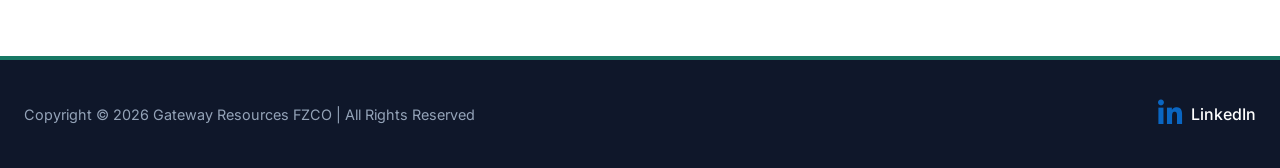
==== commit 6cac6bed: "Initial website upload" ====
--- a/plastic-segment.html
+++ b/plastic-segment.html
@@ -3,9 +3,12 @@
 <head>
   <meta charset="UTF-8">
   <meta name="viewport" content="width=device-width, initial-scale=1.0">
-  <title>Plastic Segment - Gateway Resources DMCC</title>
+  <title>Plastic Segment - Gateway Resources FZCO</title>
   <meta name="description" content="Global sourcing, trading and logistics of recyclable plastic materials supporting a circular economy.">
   <link rel="stylesheet" href="styles.css">
+  <link rel="stylesheet" href="chatbot.css">
+   <link rel="stylesheet" href="https://cdnjs.cloudflare.com/ajax/libs/font-awesome/6.7.2/css/all.min.css">
+
 </head>
 
 <body>
@@ -14,7 +17,7 @@
 <header id="header">
   <div class="container">
     <a href="index.html" class="logo">
-      <img src="assets/logo.jpeg" alt="Gateway Resources DMCC Logo">
+      <img src="assets/logo.jpeg" alt="Gateway Resources FZCO Logo">
     </a>
 
     <nav>
@@ -33,7 +36,7 @@
 
   <div class="subpage-hero-bg">
     <video autoplay muted loop playsinline>
-      <source src="assets/sp.mp4" type="video/mp4">
+      <source src="assets/spr.mp4" type="video/mp4">
     </video>
   </div>
 
@@ -70,94 +73,214 @@
 
           <div class="products-list">
 
-            <div class="product-item">
-              <div class="product-item-icon">
-                <svg viewBox="0 0 24 24" fill="none" stroke="currentColor" stroke-width="2.5">
-                  <polyline points="20 6 9 17 4 12"></polyline>
-                </svg>
-              </div>
-              <span>PET Bottles</span>
-            </div>
-
-            <div class="product-item">
-              <div class="product-item-icon">
-                <svg viewBox="0 0 24 24" fill="none" stroke="currentColor" stroke-width="2.5">
-                  <polyline points="20 6 9 17 4 12"></polyline>
-                </svg>
-              </div>
-              <span>HDPE Containers</span>
-            </div>
-
-            <div class="product-item">
-              <div class="product-item-icon">
-                <svg viewBox="0 0 24 24" fill="none" stroke="currentColor" stroke-width="2.5">
-                  <polyline points="20 6 9 17 4 12"></polyline>
-                </svg>
-              </div>
-              <span>LDPE Film</span>
-            </div>
-
-            <div class="product-item">
-              <div class="product-item-icon">
-                <svg viewBox="0 0 24 24" fill="none" stroke="currentColor" stroke-width="2.5">
-                  <polyline points="20 6 9 17 4 12"></polyline>
-                </svg>
-              </div>
-              <span>PP Woven Bags</span>
-            </div>
-
-            <div class="product-item">
-              <div class="product-item-icon">
-                <svg viewBox="0 0 24 24" fill="none" stroke="currentColor" stroke-width="2.5">
-                  <polyline points="20 6 9 17 4 12"></polyline>
-                </svg>
-              </div>
-              <span>PVC Scrap</span>
-            </div>
-
-            <div class="product-item">
-              <div class="product-item-icon">
-                <svg viewBox="0 0 24 24" fill="none" stroke="currentColor" stroke-width="2.5">
-                  <polyline points="20 6 9 17 4 12"></polyline>
-                </svg>
-              </div>
-              <span>ABS Plastic</span>
-            </div>
-
-            <div class="product-item">
-              <div class="product-item-icon">
-                <svg viewBox="0 0 24 24" fill="none" stroke="currentColor" stroke-width="2.5">
-                  <polyline points="20 6 9 17 4 12"></polyline>
-                </svg>
-              </div>
-              <span>Plastic Pellets</span>
-            </div>
-
-            <div class="product-item">
-              <div class="product-item-icon">
-                <svg viewBox="0 0 24 24" fill="none" stroke="currentColor" stroke-width="2.5">
-                  <polyline points="20 6 9 17 4 12"></polyline>
-                </svg>
-              </div>
-              <span>Plastic Regrinds</span>
-            </div>
-
-            <div class="product-item">
-              <div class="product-item-icon">
-                <svg viewBox="0 0 24 24" fill="none" stroke="currentColor" stroke-width="2.5">
-                  <polyline points="20 6 9 17 4 12"></polyline>
-                </svg>
-              </div>
-              <span>Mixed Plastic Scrap</span>
-            </div>
-
-            <div class="product-item">
-              <div class="product-item-icon">
-                <svg viewBox="0 0 24 24" fill="none" stroke="currentColor" stroke-width="2.5">
-                  <polyline points="20 6 9 17 4 12"></polyline>
-                </svg>
-              </div>
-              <span>Industrial Plastic Waste</span>
+            <div class="product-item" data-img="assets/products/hdpe-100-regrind.jpg" data-label="HDPE 100 Regrind" data-category="Recyclable Plastic">
+              <div class="product-item-icon">
+                <svg viewBox="0 0 24 24" fill="none" stroke="currentColor" stroke-width="2.5">
+                  <polyline points="20 6 9 17 4 12"></polyline>
+                </svg>
+              </div>
+              <span>HDPE 100 Regrind</span>
+              <div class="product-item-hint">
+                <svg viewBox="0 0 24 24" fill="none" stroke="currentColor" stroke-width="2.5" stroke-linecap="round" stroke-linejoin="round">
+                  <circle cx="12" cy="12" r="10"></circle>
+                  <path d="M9 8h.01M12 8h.01M15 8h.01M8 12h8v5H8z"></path>
+                </svg>
+              </div>
+            </div>
+
+            <div class="product-item" data-img="assets/products/hdpe-80-regrind.jpg" data-label="HDPE 80 Regrind" data-category="Recyclable Plastic">
+              <div class="product-item-icon">
+                <svg viewBox="0 0 24 24" fill="none" stroke="currentColor" stroke-width="2.5">
+                  <polyline points="20 6 9 17 4 12"></polyline>
+                </svg>
+              </div>
+              <span>HDPE 80 Regrind</span>
+              <div class="product-item-hint">
+                <svg viewBox="0 0 24 24" fill="none" stroke="currentColor" stroke-width="2.5" stroke-linecap="round" stroke-linejoin="round">
+                  <circle cx="12" cy="12" r="10"></circle>
+                  <path d="M9 8h.01M12 8h.01M15 8h.01M8 12h8v5H8z"></path>
+                </svg>
+              </div>
+            </div>
+
+            <div class="product-item" data-img="assets/products/hdpe-drums-regrind.jpg" data-label="HDPE Drums Regrind" data-category="Recyclable Plastic">
+              <div class="product-item-icon">
+                <svg viewBox="0 0 24 24" fill="none" stroke="currentColor" stroke-width="2.5">
+                  <polyline points="20 6 9 17 4 12"></polyline>
+                </svg>
+              </div>
+              <span>HDPE Drums Regrind</span>
+              <div class="product-item-hint">
+                <svg viewBox="0 0 24 24" fill="none" stroke="currentColor" stroke-width="2.5" stroke-linecap="round" stroke-linejoin="round">
+                  <circle cx="12" cy="12" r="10"></circle>
+                  <path d="M9 8h.01M12 8h.01M15 8h.01M8 12h8v5H8z"></path>
+                </svg>
+              </div>
+            </div>
+
+            <div class="product-item" data-img="assets/products/ldpe-bales.jpg" data-label="LDPE Bales" data-category="Recyclable Plastic">
+              <div class="product-item-icon">
+                <svg viewBox="0 0 24 24" fill="none" stroke="currentColor" stroke-width="2.5">
+                  <polyline points="20 6 9 17 4 12"></polyline>
+                </svg>
+              </div>
+              <span>LDPE Bales</span>
+              <div class="product-item-hint">
+                <svg viewBox="0 0 24 24" fill="none" stroke="currentColor" stroke-width="2.5" stroke-linecap="round" stroke-linejoin="round">
+                  <circle cx="12" cy="12" r="10"></circle>
+                  <path d="M9 8h.01M12 8h.01M15 8h.01M8 12h8v5H8z"></path>
+                </svg>
+              </div>
+            </div>
+
+            <div class="product-item" data-img="assets/products/pet-chips.jpg" data-label="PET Chips" data-category="Recyclable Plastic">
+              <div class="product-item-icon">
+                <svg viewBox="0 0 24 24" fill="none" stroke="currentColor" stroke-width="2.5">
+                  <polyline points="20 6 9 17 4 12"></polyline>
+                </svg>
+              </div>
+              <span>PET Chips</span>
+              <div class="product-item-hint">
+                <svg viewBox="0 0 24 24" fill="none" stroke="currentColor" stroke-width="2.5" stroke-linecap="round" stroke-linejoin="round">
+                  <circle cx="12" cy="12" r="10"></circle>
+                  <path d="M9 8h.01M12 8h.01M15 8h.01M8 12h8v5H8z"></path>
+                </svg>
+              </div>
+            </div>
+
+            <div class="product-item" data-img="assets/products/pet-flakes.jpg" data-label="PET Flakes" data-category="Recyclable Plastic">
+              <div class="product-item-icon">
+                <svg viewBox="0 0 24 24" fill="none" stroke="currentColor" stroke-width="2.5">
+                  <polyline points="20 6 9 17 4 12"></polyline>
+                </svg>
+              </div>
+              <span>PET Flakes</span>
+              <div class="product-item-hint">
+                <svg viewBox="0 0 24 24" fill="none" stroke="currentColor" stroke-width="2.5" stroke-linecap="round" stroke-linejoin="round">
+                  <circle cx="12" cy="12" r="10"></circle>
+                  <path d="M9 8h.01M12 8h.01M15 8h.01M8 12h8v5H8z"></path>
+                </svg>
+              </div>
+            </div>
+
+            <div class="product-item" data-img="assets/products/pet-lumps-color.jpg" data-label="PET Lumps Color" data-category="Recyclable Plastic">
+              <div class="product-item-icon">
+                <svg viewBox="0 0 24 24" fill="none" stroke="currentColor" stroke-width="2.5">
+                  <polyline points="20 6 9 17 4 12"></polyline>
+                </svg>
+              </div>
+              <span>PET Lumps Color</span>
+              <div class="product-item-hint">
+                <svg viewBox="0 0 24 24" fill="none" stroke="currentColor" stroke-width="2.5" stroke-linecap="round" stroke-linejoin="round">
+                  <circle cx="12" cy="12" r="10"></circle>
+                  <path d="M9 8h.01M12 8h.01M15 8h.01M8 12h8v5H8z"></path>
+                </svg>
+              </div>
+            </div>
+
+            <div class="product-item" data-img="assets/products/pet-lumps-natural.jpg" data-label="PET Lumps Natural" data-category="Recyclable Plastic">
+              <div class="product-item-icon">
+                <svg viewBox="0 0 24 24" fill="none" stroke="currentColor" stroke-width="2.5">
+                  <polyline points="20 6 9 17 4 12"></polyline>
+                </svg>
+              </div>
+              <span>PET Lumps Natural</span>
+              <div class="product-item-hint">
+                <svg viewBox="0 0 24 24" fill="none" stroke="currentColor" stroke-width="2.5" stroke-linecap="round" stroke-linejoin="round">
+                  <circle cx="12" cy="12" r="10"></circle>
+                  <path d="M9 8h.01M12 8h.01M15 8h.01M8 12h8v5H8z"></path>
+                </svg>
+              </div>
+            </div>
+
+            <div class="product-item" data-img="assets/products/pet-sorter-reject-flakes.jpg" data-label="PET Sorter Reject Flakes" data-category="Recyclable Plastic">
+              <div class="product-item-icon">
+                <svg viewBox="0 0 24 24" fill="none" stroke="currentColor" stroke-width="2.5">
+                  <polyline points="20 6 9 17 4 12"></polyline>
+                </svg>
+              </div>
+              <span>PET Sorter Reject Flakes</span>
+              <div class="product-item-hint">
+                <svg viewBox="0 0 24 24" fill="none" stroke="currentColor" stroke-width="2.5" stroke-linecap="round" stroke-linejoin="round">
+                  <circle cx="12" cy="12" r="10"></circle>
+                  <path d="M9 8h.01M12 8h.01M15 8h.01M8 12h8v5H8z"></path>
+                </svg>
+              </div>
+            </div>
+
+            <div class="product-item" data-img="assets/products/pet-strap-bales.jpg" data-label="PET Strap Bales" data-category="Recyclable Plastic">
+              <div class="product-item-icon">
+                <svg viewBox="0 0 24 24" fill="none" stroke="currentColor" stroke-width="2.5">
+                  <polyline points="20 6 9 17 4 12"></polyline>
+                </svg>
+              </div>
+              <span>PET Strap Bales</span>
+              <div class="product-item-hint">
+                <svg viewBox="0 0 24 24" fill="none" stroke="currentColor" stroke-width="2.5" stroke-linecap="round" stroke-linejoin="round">
+                  <circle cx="12" cy="12" r="10"></circle>
+                  <path d="M9 8h.01M12 8h.01M15 8h.01M8 12h8v5H8z"></path>
+                </svg>
+              </div>
+            </div>
+
+            <div class="product-item" data-img="assets/products/pet-strap-shredded.jpg" data-label="PET Strap Shredded" data-category="Recyclable Plastic">
+              <div class="product-item-icon">
+                <svg viewBox="0 0 24 24" fill="none" stroke="currentColor" stroke-width="2.5">
+                  <polyline points="20 6 9 17 4 12"></polyline>
+                </svg>
+              </div>
+              <span>PET Strap Shredded</span>
+              <div class="product-item-hint">
+                <svg viewBox="0 0 24 24" fill="none" stroke="currentColor" stroke-width="2.5" stroke-linecap="round" stroke-linejoin="round">
+                  <circle cx="12" cy="12" r="10"></circle>
+                  <path d="M9 8h.01M12 8h.01M15 8h.01M8 12h8v5H8z"></path>
+                </svg>
+              </div>
+            </div>
+
+            <div class="product-item" data-img="assets/products/polyester-industrial-wiry-natural.jpg" data-label="Polyester Industrial Wiry (Natural)" data-category="Recyclable Plastic">
+              <div class="product-item-icon">
+                <svg viewBox="0 0 24 24" fill="none" stroke="currentColor" stroke-width="2.5">
+                  <polyline points="20 6 9 17 4 12"></polyline>
+                </svg>
+              </div>
+              <span>Polyester Industrial Wiry (Natural)</span>
+              <div class="product-item-hint">
+                <svg viewBox="0 0 24 24" fill="none" stroke="currentColor" stroke-width="2.5" stroke-linecap="round" stroke-linejoin="round">
+                  <circle cx="12" cy="12" r="10"></circle>
+                  <path d="M9 8h.01M12 8h.01M15 8h.01M8 12h8v5H8z"></path>
+                </svg>
+              </div>
+            </div>
+
+            <div class="product-item" data-img="assets/products/pp-bags.jpg" data-label="PP Bags" data-category="Recyclable Plastic">
+              <div class="product-item-icon">
+                <svg viewBox="0 0 24 24" fill="none" stroke="currentColor" stroke-width="2.5">
+                  <polyline points="20 6 9 17 4 12"></polyline>
+                </svg>
+              </div>
+              <span>PP Bags</span>
+              <div class="product-item-hint">
+                <svg viewBox="0 0 24 24" fill="none" stroke="currentColor" stroke-width="2.5" stroke-linecap="round" stroke-linejoin="round">
+                  <circle cx="12" cy="12" r="10"></circle>
+                  <path d="M9 8h.01M12 8h.01M15 8h.01M8 12h8v5H8z"></path>
+                </svg>
+              </div>
+            </div>
+
+            <div class="product-item" data-img="assets/products/pp-buckets-regrind.jpg" data-label="PP Buckets Regrind" data-category="Recyclable Plastic">
+              <div class="product-item-icon">
+                <svg viewBox="0 0 24 24" fill="none" stroke="currentColor" stroke-width="2.5">
+                  <polyline points="20 6 9 17 4 12"></polyline>
+                </svg>
+              </div>
+              <span>PP Buckets Regrind</span>
+              <div class="product-item-hint">
+                <svg viewBox="0 0 24 24" fill="none" stroke="currentColor" stroke-width="2.5" stroke-linecap="round" stroke-linejoin="round">
+                  <circle cx="12" cy="12" r="10"></circle>
+                  <path d="M9 8h.01M12 8h.01M15 8h.01M8 12h8v5H8z"></path>
+                </svg>
+              </div>
             </div>
 
           </div>
@@ -184,13 +307,78 @@
 </section>
 
 <!-- FOOTER -->
-<footer>
-  <div class="container">
-    <p>Copyright © 2026 Gateway Resources DMCC</p>
+ <footer>
+  <div class="container footer-bottom">
+
+    <div class="footer-copy">
+      <p>Copyright &copy; 2026 Gateway Resources FZCO | All Rights Reserved</p>
+    </div>
+
+    <div class="footer-social">
+  <a href="YOUR_LINKEDIN_URL" target="_blank" class="linkedin-logo">
+    <i class="fab fa-linkedin-in"></i>
+    <span>LinkedIn</span>
+</a>
+</div>
+
   </div>
 </footer>
 
+
+
+<!-- EcoAI Chatbot -->
+<div id="chat-toggle">
+    <img src="assets/chatlogo.jpeg" alt="Gateway AI Assistant">
+</div>
+<div id="chat-widget">
+  <div class="chat-header">
+    <span>♻️ AI Assistant</span>
+    <button id="close-chat">&times;</button>
+  </div>
+
+  <div id="chat-messages">
+    <div class="bot-message">
+      👋 Welcome to Gateway Resources FZCO! How can I help you today?
+    </div>
+
+    <div class="quick-buttons">
+      <button class="quick-btn">♻️ Plastic</button>
+      <button class="quick-btn">🛞 Rubber</button>
+      <button class="quick-btn">🏢 Company</button>
+      <button class="quick-btn">📞 Contact</button>
+      <button class="quick-btn">📍 Location</button>
+    </div>
+  </div>
+
+  <div class="chat-input">
+    <input id="chat-input" placeholder="Ask about our company..." />
+    <button id="send-btn">Send</button>
+  </div>
+</div>
+
+<!-- Product Image Modal -->
+<div id="product-modal" class="product-modal" aria-hidden="true">
+  <div class="product-modal-backdrop" data-close></div>
+  <div class="product-modal-content">
+    <button class="product-modal-close" data-close aria-label="Close image">&times;</button>
+    <div class="product-modal-image-wrap">
+      <img id="product-modal-img" src="" alt="">
+      <div id="product-modal-fallback" class="product-modal-fallback">
+        <div id="product-modal-fallback-icon" class="product-modal-fallback-icon"></div>
+        <p>Image coming soon</p>
+      </div>
+    </div>
+    <div class="product-modal-info">
+      <h4 id="product-modal-title"></h4>
+      <span id="product-modal-subtitle"></span>
+    </div>
+  </div>
+</div>
+
+<script src="knowledge.js"></script>
+<script src="chatbot.js"></script>
 <script src="script.js"></script>
+<script src="product-modal.js"></script>
 
 </body>
 </html>
--- a/styles.css
+++ b/styles.css
@@ -86,7 +86,7 @@
 }
 
 .section-padding {
-  padding: 100px 0;
+  padding: 60px 0;
 }
 
 .bg-light {
@@ -264,9 +264,9 @@
     width: 100%;
     height: 100%;
     object-fit: cover;
-    object-position: center top;
+    object-position: center 40%;
     display: block;
-    filter: brightness(1) contrast(1) saturate(1);
+    filter: none;
 }
 .slide-overlay {
   position: absolute;
@@ -446,46 +446,35 @@
     margin-bottom:25px;
 }
 
-.highlight-card:hover {
-  transform: translateY(-8px);
-}
-
-.highlight-icon {
-  width: 64px;
-  height: 64px;
-  background-color: var(--color-primary-light);
-  border-radius: 50%;
-  display: flex;
-  align-items: center;
-  justify-content: center;
-  margin: 0 auto 24px;
-  color: var(--color-primary);
-  transition: var(--transition-smooth);
-}
-
-.highlight-card:hover .highlight-icon {
-  background-color: var(--color-primary);
-  color: var(--color-bg-white);
-  transform: rotate(5deg);
-}
-
-.highlight-icon svg {
-  width: 32px;
-  height: 32px;
-}
-
-.highlight-card h3 {
-  font-size: 1.35rem;
-  margin-bottom: 16px;
-  color: var(--color-text-dark);
-}
-
-.highlight-card p {
-  color: var(--color-text-muted);
-  font-size: 0.95rem;
-  line-height: 1.6;
-}
-
+.highlight-card{
+    background: rgba(255,255,255,0.12);
+    backdrop-filter: blur(18px);
+    -webkit-backdrop-filter: blur(18px);
+
+    border: 1.5px solid rgba(34, 197, 94, 0.45);
+    border-radius:24px;
+    padding:35px;
+
+    box-shadow:
+    0 15px 35px rgba(0,0,0,.12),
+    inset 0 1px 1px rgba(255,255,255,.35),
+    0 0 0 1px rgba(34,197,94,.18),
+    0 0 18px rgba(34,197,94,.18);
+
+    position:relative;
+    overflow:hidden;
+    transition:.4s ease;
+}
+
+.highlight-card:hover{
+    transform: translateY(-10px);
+    border-color: rgba(34,197,94,.9);
+    box-shadow:
+        0 20px 45px rgba(0,0,0,.18),
+        inset 0 1px 1px rgba(255,255,255,.45),
+        0 0 25px rgba(34,197,94,.35),
+        0 0 0 1px rgba(34,197,94,.45);
+}
 /* About Section */
 .about-content {
   display: grid;
@@ -1418,44 +1407,40 @@
 ==========================================*/
 
 .premium-location{
-    padding:70px 8%;
-
-background:#f7f7f5;
+    padding:50px 8% 100px;
+    background:#f7f7f5;
+    position:relative;
+    overflow:hidden;
+}
+
+
+.location-bg{
+
+position:absolute;
+
+width:900px;
+
+height:900px;
+
+background:radial-gradient(circle,rgba(176,141,87,.08),transparent 70%);
+
+top:-350px;
+
+right:-250px;
+
+pointer-events:none;
+
+}
+
+
+.premium-location .container{
+
+max-width:1400px;
+
+margin:auto;
 
 position:relative;
 
-overflow:hidden;
-
-}
-
-
-.location-bg{
-
-position:absolute;
-
-width:900px;
-
-height:900px;
-
-background:radial-gradient(circle,rgba(176,141,87,.08),transparent 70%);
-
-top:-350px;
-
-right:-250px;
-
-pointer-events:none;
-
-}
-
-
-.premium-location .container{
-
-max-width:1400px;
-
-margin:auto;
-
-position:relative;
-
 z-index:2;
 
 }
@@ -1474,7 +1459,9 @@
 
 display:inline-block;
 
-padding:10px 22px;
+padding:30px;
+
+margin-left: 30px;
 
 border-radius:50px;
 
@@ -1491,35 +1478,6 @@
 margin-bottom:25px;
 
 text-transform:uppercase;
-
-}
-
-
-.location-title h2{
-    font-size:40px;
-
-font-weight:700;
-
-color:#1f2937;
-
-margin-bottom:20px;
-
-line-height:1.1;
-
-}
-
-
-.location-title p{
-
-max-width:760px;
-
-margin:auto;
-
-font-size:18px;
-
-line-height:1.9;
-
-color:#667085;
 
 }
 
@@ -1718,313 +1676,7 @@
 border:2px solid rgba(176,141,87,.4);
 
 }
-/*=========================================
-        PREMIUM LOCATION 2026
-==========================================*/
-
-.premium-location{
-
-padding:120px 8%;
-
-background:#f7f7f5;
-
-position:relative;
-
-overflow:hidden;
-
-}
-
-
-.location-bg{
-
-position:absolute;
-
-width:900px;
-
-height:900px;
-
-background:radial-gradient(circle,rgba(176,141,87,.08),transparent 70%);
-
-top:-350px;
-
-right:-250px;
-
-pointer-events:none;
-
-}
-
-
-.premium-location .container{
-
-max-width:1400px;
-
-margin:auto;
-
-position:relative;
-
-z-index:2;
-
-}
-
-
-.location-title{
-
-text-align:center;
-
-margin-bottom:70px;
-
-}
-
-
-.location-title span{
-
-display:inline-block;
-
-padding:10px 22px;
-
-border-radius:50px;
-
-background:#efe9df;
-
-color:#8b6b3f;
-
-font-size:13px;
-
-letter-spacing:3px;
-
-font-weight:700;
-
-margin-bottom:25px;
-
-text-transform:uppercase;
-
-}
-
-
-.location-title h2{
-
-font-size:58px;
-
-font-weight:700;
-
-color:#1f2937;
-
-margin-bottom:20px;
-
-line-height:1.1;
-
-}
-
-
-.location-title p{
-
-max-width:760px;
-
-margin:auto;
-
-font-size:18px;
-
-line-height:1.9;
-
-color:#667085;
-
-}
-
-
-.location-grid{
-
-display:grid;
-
-grid-template-columns:420px 1fr;
-
-gap:60px;
-
-align-items:center;
-
-}
-
-
-/*=========================
-LEFT CARD
-==========================*/
-
-.location-card{
-
-background:#ffffff;
-
-padding:45px;
-
-border-radius:28px;
-
-box-shadow:
-
-0 20px 60px rgba(0,0,0,.08);
-
-border:1px solid rgba(0,0,0,.05);
-
-position:relative;
-
-transition:.45s;
-
-}
-
-
-.location-card h3{
-
-font-size:30px;
-
-margin-top:30px;
-
-margin-bottom:20px;
-
-color:#1f2937;
-
-}
-
-
-.location-card p{
-
-font-size:17px;
-
-line-height:2;
-
-color:#6b7280;
-
-}
-
-
-.location-buttons{
-
-margin-top:35px;
-
-display:flex;
-
-gap:15px;
-
-flex-wrap:wrap;
-
-}
-
-
-.location-buttons a{
-
-padding:16px 28px;
-
-border-radius:50px;
-
-text-decoration:none;
-
-font-weight:600;
-
-transition:.35s;
-
-}
-
-
-.location-buttons a:first-child{
-
-background:#1f2937;
-
-color:white;
-
-}
-
-
-.location-buttons a:last-child{
-
-border:1px solid #d7d7d7;
-
-color:#1f2937;
-
-background:white;
-
-}
-
-
-/*=========================
-MAP
-==========================*/
-
-.map-box{
-
-height:560px;
-
-overflow:hidden;
-
-border-radius:30px;
-
-background:white;
-
-box-shadow:
-
-0 25px 70px rgba(0,0,0,.10);
-
-border:1px solid rgba(0,0,0,.06);
-
-}
-
-
-.map-box iframe{
-
-width:100%;
-
-height:100%;
-
-border:none;
-
-filter:
-
-grayscale(15%)
-
-brightness(.98)
-
-contrast(1.05);
-
-transition:.6s;
-
-}
-
-
-/*=========================
-PIN
-==========================*/
-
-.pin{
-
-position:relative;
-
-width:70px;
-
-height:70px;
-
-display:flex;
-
-align-items:center;
-
-justify-content:center;
-
-font-size:34px;
-
-background:#faf8f4;
-
-border-radius:50%;
-
-}
-
-
-.pulse{
-
-position:absolute;
-
-width:70px;
-
-height:70px;
-
-border-radius:50%;
-
-border:2px solid rgba(176,141,87,.4);
-
-}
+
 /* ==========================
    SUBPAGE HERO (VIDEO BANNER)
 ========================== */
@@ -2049,29 +1701,27 @@
 .subpage-hero-bg video{
     width: 100%;
     height: 100%;
-   object-fit: cover;
-    object-position: center 60%;
-
-    transform: scale(1.02);
-
-    filter:
-        brightness(1.02)
-        contrast(1.12)
-        saturate(1.10);
-
-    transition: transform 8s ease;
+    object-fit: cover;
+
+    /* Move video down to hide the Runway watermark */
+    object-position: center 20%;
+
+    transform: none;
+
+    filter: none;
 
     image-rendering: auto;
     backface-visibility: hidden;
 }
 
 .subpage-hero:hover .subpage-hero-bg video{
-transform: scale(1);}
+    transform: none;
+}
 
 .subpage-hero-overlay{
     position: absolute;
     inset: 0;
-    background: rgba(0,0,0,0.28);
+    background: transparent;
     z-index: 2;
 }
 
@@ -2104,14 +1754,23 @@
     
 }
 .card-front{
-    position:absolute;
-    width:100%;
-    height:100%;
-    border-radius:24px;
-    overflow:hidden;
-    backface-visibility:hidden;
-}
-
+    position: absolute;
+    width: 100%;
+    height: 100%;
+    border-radius: 24px;
+    overflow: hidden;
+    backface-visibility: hidden;
+
+    background: rgba(255,255,255,0.08); /* Transparent glass */
+    backdrop-filter: blur(18px);
+    -webkit-backdrop-filter: blur(18px);
+
+    border: 1px solid rgba(255,255,255,0.25);
+
+    box-shadow:
+        0 15px 40px rgba(0,0,0,.18),
+        inset 0 1px 1px rgba(255,255,255,.35);
+}
 .card-image{
     width:100%;
     height:100%;
@@ -2122,4 +1781,353 @@
 
 .premium-card:hover .card-image{
     transform:scale(1.08);
-}+}
+.card-front::before{
+    content: "";
+    position: absolute;
+    top: -50%;
+    left: -80%;
+    width: 50%;
+    height: 200%;
+    background: linear-gradient(
+        120deg,
+        transparent,
+        rgba(255,255,255,0.55),
+        transparent
+    );
+    transform: rotate(25deg);
+    transition: 0.8s;
+}
+
+.tilt-card:hover .card-front::before{
+    left: 140%;
+}
+.highlight-card::before{
+    content:"";
+    position:absolute;
+    top:-60%;
+    left:-100%;
+    width:60%;
+    height:250%;
+    background:linear-gradient(
+        115deg,
+        transparent 0%,
+        rgba(255,255,255,0.15) 30%,
+        rgba(255,255,255,0.85) 50%,
+        rgba(255,255,255,0.15) 70%,
+        transparent 100%
+    );
+    transform:rotate(25deg);
+    transition:left 0.9s ease;
+}
+
+.highlight-card:hover::before{
+    left:160%;
+}
+
+.highlight-card:hover::before{
+    left:150%;
+}
+.highlight-icon{
+    width:70px;
+    height:70px;
+    margin:0 auto 20px;
+    display:flex;
+    align-items:center;
+    justify-content:center;
+    background:#eef6f4;
+    border-radius:50%;
+}
+
+.highlight-icon svg{
+    width:34px;
+    height:34px;
+    stroke:currentColor;
+}
+#segments{
+    padding-bottom:40px !important;
+}
+
+.premium-location{
+    margin-top:0 !important;
+    padding-top:40px !important;
+}
+.location-header{
+    max-width:900px;
+    margin:0 auto 80px;
+    text-align:center;
+}
+
+.location-badge{
+    display:inline-flex;
+    align-items:center;
+    gap:12px;
+    padding:12px 26px;
+    border-radius:50px;
+    background:rgba(255,255,255,.75);
+    backdrop-filter:blur(20px);
+    border:1px solid rgba(16,185,129,.25);
+    box-shadow:0 10px 30px rgba(0,0,0,.08);
+    font-size:13px;
+    letter-spacing:3px;
+    font-weight:700;
+    color:#177864;
+    margin-bottom:28px;
+}
+
+.location-badge span{
+    width:10px;
+    height:10px;
+    border-radius:50%;
+    background:#10b981;
+    box-shadow:0 0 15px #10b981;
+}
+
+.location-header h2{
+    font-size:32px;
+    line-height:1.15;
+    margin-bottom:20px;
+    color:#111827;
+    font-weight:700;
+}
+
+.location-header p{
+    font-size:20px;
+    color:#6b7280;
+    line-height:1.8;
+    max-width:760px;
+    margin:auto;
+}
+/* ==========================================
+   PRODUCT IMAGE MODAL (Plastic / Rubber Segments)
+========================================== */
+
+.product-item {
+  cursor: pointer;
+  position: relative;
+}
+
+.product-item:focus-visible {
+  outline: 2px solid var(--color-primary);
+  outline-offset: 2px;
+}
+
+.product-item .product-item-hint {
+  margin-left: auto;
+  flex-shrink: 0;
+  opacity: 0;
+  transform: translateX(-4px);
+  transition: var(--transition-fast);
+  color: var(--color-primary);
+  display: flex;
+  align-items: center;
+}
+
+.product-item .product-item-hint svg {
+  width: 16px;
+  height: 16px;
+}
+
+.product-item:hover .product-item-hint {
+  opacity: 1;
+  transform: translateX(0);
+}
+
+/* Modal overlay */
+.product-modal {
+  position: fixed;
+  inset: 0;
+  z-index: 3000;
+  display: flex;
+  align-items: center;
+  justify-content: center;
+  padding: 24px;
+  visibility: hidden;
+  pointer-events: none;
+}
+
+.product-modal.open {
+  visibility: visible;
+  pointer-events: auto;
+}
+
+.product-modal-backdrop {
+  position: absolute;
+  inset: 0;
+  background: rgba(10, 20, 18, 0.55);
+  backdrop-filter: blur(10px);
+  -webkit-backdrop-filter: blur(10px);
+  opacity: 0;
+  transition: opacity 0.35s ease;
+}
+
+.product-modal.open .product-modal-backdrop {
+  opacity: 1;
+}
+
+.product-modal-content {
+  position: relative;
+  z-index: 2;
+  width: 100%;
+  max-width: 520px;
+  background: var(--color-bg-white);
+  border-radius: 24px;
+  overflow: hidden;
+  box-shadow:
+    0 30px 80px -10px rgba(0, 0, 0, 0.35),
+    0 0 0 1px rgba(255, 255, 255, 0.08);
+  transform: scale(0.88) translateY(24px);
+  opacity: 0;
+  transition: transform 0.45s cubic-bezier(0.16, 1, 0.3, 1), opacity 0.35s ease;
+}
+
+.product-modal.open .product-modal-content {
+  transform: scale(1) translateY(0);
+  opacity: 1;
+}
+
+.product-modal-close {
+  position: absolute;
+  top: 16px;
+  right: 16px;
+  z-index: 3;
+  width: 38px;
+  height: 38px;
+  border-radius: 50%;
+  border: none;
+  background: rgba(255, 255, 255, 0.85);
+  backdrop-filter: blur(6px);
+  color: var(--color-text-dark);
+  font-size: 22px;
+  line-height: 1;
+  cursor: pointer;
+  display: flex;
+  align-items: center;
+  justify-content: center;
+  box-shadow: var(--shadow-md);
+  transition: var(--transition-fast);
+}
+
+.product-modal-close:hover {
+  background: var(--color-primary);
+  color: #fff;
+  transform: rotate(90deg);
+}
+
+.product-modal-image-wrap {
+  position: relative;
+  width: 100%;
+  aspect-ratio: 4 / 3;
+  background: var(--color-bg-alt);
+  overflow: hidden;
+}
+
+.product-modal-image-wrap img {
+  width: 100%;
+  height: 100%;
+  object-fit: cover;
+  display: block;
+  animation: productImageReveal 0.6s ease both;
+}
+
+@keyframes productImageReveal {
+  from { opacity: 0; transform: scale(1.06); }
+  to { opacity: 1; transform: scale(1); }
+}
+
+/* Fallback premium placeholder (shown when no real photo exists yet) */
+.product-modal-fallback {
+  position: absolute;
+  inset: 0;
+  display: none;
+  flex-direction: column;
+  align-items: center;
+  justify-content: center;
+  gap: 16px;
+  color: #fff;
+  text-align: center;
+  padding: 30px;
+}
+
+.product-modal-fallback::before {
+  content: "";
+  position: absolute;
+  inset: 0;
+  opacity: 0.5;
+  background-image: radial-gradient(circle at 20% 20%, rgba(255,255,255,0.25), transparent 45%),
+                     radial-gradient(circle at 85% 80%, rgba(255,255,255,0.18), transparent 50%);
+}
+
+.product-modal-fallback::after {
+  content: "";
+  position: absolute;
+  top: -50%;
+  left: -60%;
+  width: 60%;
+  height: 220%;
+  background: linear-gradient(115deg, transparent, rgba(255,255,255,0.22), transparent);
+  transform: rotate(20deg);
+  animation: fallbackShimmer 3.2s ease-in-out infinite;
+}
+
+@keyframes fallbackShimmer {
+  0% { left: -60%; }
+  50% { left: 130%; }
+  100% { left: 130%; }
+}
+
+.product-modal-fallback-icon {
+  position: relative;
+  z-index: 1;
+  width: 76px;
+  height: 76px;
+  border-radius: 50%;
+  background: rgba(255, 255, 255, 0.18);
+  border: 1.5px solid rgba(255, 255, 255, 0.5);
+  display: flex;
+  align-items: center;
+  justify-content: center;
+  font-family: var(--font-heading);
+  font-size: 26px;
+  font-weight: 700;
+  letter-spacing: 1px;
+  animation: fallbackPop 0.5s cubic-bezier(0.34, 1.56, 0.64, 1) both;
+}
+
+@keyframes fallbackPop {
+  from { transform: scale(0.6); opacity: 0; }
+  to { transform: scale(1); opacity: 1; }
+}
+
+.product-modal-fallback p {
+  position: relative;
+  z-index: 1;
+  font-family: var(--font-heading);
+  font-size: 13px;
+  letter-spacing: 2px;
+  text-transform: uppercase;
+  color: rgba(255, 255, 255, 0.85);
+  margin: 0;
+}
+
+.product-modal-info {
+  padding: 22px 26px 26px;
+}
+
+.product-modal-info h4 {
+  font-size: 1.3rem;
+  color: var(--color-text-dark);
+  margin-bottom: 4px;
+}
+
+.product-modal-info span {
+  font-size: 0.85rem;
+  color: var(--color-text-muted);
+  letter-spacing: 0.04em;
+}
+
+@media (max-width: 600px) {
+  .product-modal-content {
+    max-width: 100%;
+  }
+}
--- a/chatbot.css
+++ b/chatbot.css
@@ -0,0 +1,788 @@
+/* ===============================
+   PREMIUM AI ROBOT CHATBOT
+================================ */
+
+
+/* Floating Robot Button */
+
+#chat-toggle {
+
+  position: fixed;
+
+  right: 30px;
+  bottom: 30px;
+
+  width: 54px;
+  height: 54px;
+
+  border-radius:50%;
+
+  background: #ffffff;
+  border: 2px solid var(--color-primary);
+
+  display:flex;
+  align-items:center;
+  justify-content:center;
+
+  cursor:pointer;
+
+  box-shadow: 0 8px 25px rgba(23, 120, 100, 0.25);
+
+  z-index:9999;
+
+  animation:robotFloat 3s infinite ease-in-out;
+  overflow: hidden;
+
+}
+
+.chat-toggle-svg {
+  width: 30px;
+  height: 30px;
+  display: block;
+  transition: transform 0.3s cubic-bezier(0.25, 0.8, 0.25, 1);
+}
+
+#chat-toggle:hover .chat-toggle-svg {
+  transform: scale(1.1) rotate(5deg);
+}
+
+
+#chat-toggle:hover{
+
+transform:scale(1.12);
+
+}
+
+
+
+/* Robot Floating Animation */
+
+@keyframes robotFloat{
+
+0%,100%{
+
+transform:translateY(0);
+
+}
+
+50%{
+
+transform:translateY(-10px);
+
+}
+
+}
+
+
+
+
+
+/* Chat Window */
+
+#chat-widget {
+
+  position:fixed;
+
+  right:30px;
+
+  bottom:96px;
+
+
+  width:330px;
+
+  height:480px;
+
+
+  background:
+
+  rgba(255,255,255,0.75);
+
+
+  backdrop-filter:blur(20px);
+
+
+  border-radius:24px;
+
+
+  overflow:hidden;
+
+
+  box-shadow:
+
+  0 15px 50px rgba(0,0,0,.2);
+
+
+  border:
+
+  1px solid rgba(255,255,255,.5);
+
+
+
+  display:flex;
+
+  flex-direction:column;
+
+
+
+  opacity:0;
+
+  transform:
+
+  translateY(30px)
+
+  scale(.95);
+
+
+
+  pointer-events:none;
+
+
+  transition:.35s cubic-bezier(0.25, 0.8, 0.25, 1);
+
+
+  z-index:9999;
+
+}
+
+
+
+
+#chat-widget.active{
+
+
+opacity:1;
+
+transform:
+
+translateY(0)
+
+scale(1);
+
+
+pointer-events:auto;
+
+
+}
+
+
+
+
+/* Header */
+
+
+.chat-header{
+
+
+  height:64px;
+
+
+  padding:12px 18px;
+
+
+  display:flex;
+
+
+  justify-content:space-between;
+
+
+align-items:center;
+
+
+
+background:
+
+linear-gradient(
+135deg,
+#111827,
+#2563eb
+);
+
+
+
+color:white;
+
+
+font-size:20px;
+
+
+font-weight:700;
+
+
+}
+
+
+
+
+
+.chat-header span{
+
+
+display:flex;
+
+align-items:center;
+
+gap:10px;
+
+
+}
+
+
+
+.chat-header span::before{
+
+  content:"";
+
+}
+
+
+
+.chat-header button{
+
+
+  border:none;
+
+  background:none;
+
+  color:white;
+
+  font-size:24px;
+
+  cursor:pointer;
+
+
+}
+
+
+
+
+
+/* Messages Area */
+
+
+#chat-messages{
+
+
+flex:1;
+
+padding:20px;
+
+
+overflow-y:auto;
+
+
+font-family:
+
+"Inter",
+"Segoe UI",
+sans-serif;
+
+
+}
+
+
+
+
+
+/* Bot Message */
+
+
+.bot-message{
+
+  background:#f1f5f9;
+
+  color:#111827;
+
+  padding:15px 18px;
+
+  border-radius:20px 20px 20px 5px;
+
+  margin-bottom:15px;
+
+  max-width:85%;
+
+  box-shadow:
+  0 8px 25px rgba(0,0,0,.08);
+
+  line-height:1.6;
+
+  font-size:15px;
+
+}
+
+
+
+/* User Message */
+
+
+.user-message{
+
+
+margin-left:auto;
+
+
+background:
+
+linear-gradient(
+135deg,
+#2563eb,
+#1d4ed8
+);
+
+
+color:white;
+
+
+padding:15px 18px;
+
+
+border-radius:20px 20px 5px 20px;
+
+
+max-width:85%;
+
+
+margin-bottom:15px;
+
+
+animation:
+
+messageIn .4s ease;
+
+
+}
+
+
+
+
+
+/* Quick Buttons */
+
+
+.quick-buttons{
+
+
+display:flex;
+
+flex-wrap:wrap;
+
+gap:10px;
+
+margin-top:10px;
+
+
+}
+
+
+
+.quick-btn{
+
+
+  border:none;
+
+
+  padding:8px 12px;
+
+
+  border-radius:20px;
+
+
+  background:white;
+
+
+  border:
+
+  1px solid #2563eb;
+
+
+  color:#2563eb;
+
+
+  font-weight:600;
+
+  font-size:0.8rem;
+
+
+  cursor:pointer;
+
+
+  transition:.3s;
+
+
+}
+
+
+
+.quick-btn:hover{
+
+
+background:#2563eb;
+
+color:white;
+
+
+transform:
+
+translateY(-4px);
+
+
+}
+
+
+
+
+/* Input */
+
+
+.chat-input{
+
+
+padding:15px;
+
+
+display:flex;
+
+
+background:white;
+
+
+border-top:
+
+1px solid #ddd;
+
+
+}
+
+
+
+
+.chat-input input{
+
+
+flex:1;
+
+
+border-radius:30px;
+
+
+padding:14px 18px;
+
+
+border:
+
+1px solid #ddd;
+
+
+outline:none;
+
+
+font-size:14px;
+
+
+}
+
+
+
+.chat-input button{
+
+
+margin-left:10px;
+
+
+border:none;
+
+
+padding:
+
+0 22px;
+
+
+border-radius:30px;
+
+
+background:#2563eb;
+
+
+color:white;
+
+
+cursor:pointer;
+
+
+font-weight:600;
+
+
+}
+
+
+
+
+
+/* Animation */
+
+
+@keyframes messageIn{
+
+
+from{
+
+opacity:0;
+
+transform:translateY(15px);
+
+}
+
+
+to{
+
+opacity:1;
+
+transform:translateY(0);
+
+}
+
+
+}
+
+
+
+
+/* Mobile */
+
+
+@media(max-width:500px){
+
+
+#chat-widget{
+
+right:10px;
+
+width:calc(100% - 20px);
+
+
+}
+
+
+}
+#chat-toggle {
+  font-size: 0;
+}
+
+.robot-icon {
+  width: 42px;
+  height: 42px;
+  display: block;
+  fill: none;
+  stroke: white;
+  stroke-width: 3;
+  stroke-linecap: round;
+  stroke-linejoin: round;
+}
+#chat-toggle {
+  display: flex;
+  align-items: center;
+  justify-content: center;
+}
+#chat-toggle svg.robot-icon {
+
+  width:30px !important;
+  height:30px !important;
+
+  display:block !important;
+
+  visibility:visible !important;
+
+  opacity:1 !important;
+
+}
+.footer-social a {
+  display: flex;
+  align-items: center;
+  gap: 8px;
+  text-decoration: none;
+  color: #ffffff;
+  font-size: 16px;
+  font-weight: 500;
+  transition: all 0.3s ease;
+}
+
+.footer-social i {
+  font-size: 28px;
+  color: #0A66C2; /* Official LinkedIn blue */
+}
+
+.footer-social span {
+  color: #ffffff;
+  font-family: inherit;
+}
+
+.footer-social a:hover span {
+  color: #0A66C2;
+}
+
+.footer-social a:hover {
+  transform: translateY(-2px);
+}
+.linkedin-text{
+    font-family: "Segoe UI", Arial, sans-serif;
+    font-size: 18px;
+    font-weight: 600;
+    color: #ffffff;
+    letter-spacing: -0.3px;
+    line-height: 1;
+}
+
+/* ==========================================================================
+   ENHANCED ADDITIONS: ONLINE STATUS & DYNAMIC TOOLTIP BUBBLE
+   ========================================================================== */
+
+.chat-header-title {
+  display: flex;
+  flex-direction: column;
+  align-items: flex-start;
+  gap: 3px;
+}
+
+.chat-header-title span:first-child {
+  font-size: 1rem;
+  font-weight: 700;
+  display: flex;
+  align-items: center;
+  gap: 8px;
+}
+
+.chat-status {
+  display: flex;
+  align-items: center;
+  gap: 6px;
+}
+
+.status-dot {
+  width: 8px;
+  height: 8px;
+  background-color: #10b981;
+  border-radius: 50%;
+  box-shadow: 0 0 8px #10b981;
+  animation: statusPulse 1.8s infinite ease-in-out;
+  display: inline-block;
+}
+
+.status-text {
+  font-size: 0.72rem;
+  font-weight: 500;
+  color: rgba(255, 255, 255, 0.8);
+  text-transform: uppercase;
+  letter-spacing: 0.05em;
+}
+
+@keyframes statusPulse {
+  0% { transform: scale(0.95); opacity: 0.65; }
+  50% { transform: scale(1.15); opacity: 1; box-shadow: 0 0 12px #10b981; }
+  100% { transform: scale(0.95); opacity: 0.65; }
+}
+
+/* Welcome Tooltip bubble */
+.chat-tooltip {
+  position: fixed;
+  right: 95px;
+  bottom: 38px;
+  background: linear-gradient(135deg, #0f172a, #1e3a8a);
+  color: #fff;
+  padding: 12px 18px;
+  border-radius: 16px;
+  font-family: "Inter", sans-serif;
+  font-size: 0.88rem;
+  font-weight: 500;
+  box-shadow: 0 10px 30px rgba(0, 0, 0, 0.25);
+  display: flex;
+  align-items: center;
+  gap: 12px;
+  opacity: 0;
+  transform: translateY(12px) scale(0.9);
+  transition: all 0.4s cubic-bezier(0.165, 0.84, 0.44, 1);
+  z-index: 9998;
+  cursor: pointer;
+  max-width: 280px;
+  border: 1px solid rgba(255, 255, 255, 0.1);
+}
+
+.chat-tooltip.active {
+  opacity: 1;
+  transform: translateY(0) scale(1);
+}
+
+.chat-tooltip::after {
+  content: '';
+  position: absolute;
+  right: -8px;
+  top: 50%;
+  transform: translateY(-50%) rotate(45deg);
+  width: 16px;
+  height: 16px;
+  background: #1e3a8a;
+  border-right: 1px solid rgba(255, 255, 255, 0.1);
+  border-top: 1px solid rgba(255, 255, 255, 0.1);
+}
+
+.chat-tooltip button {
+  background: none;
+  border: none;
+  color: rgba(255, 255, 255, 0.6);
+  font-size: 1.25rem;
+  cursor: pointer;
+  transition: color 0.2s ease;
+  line-height: 1;
+  padding: 0;
+}
+
+.chat-tooltip button:hover {
+  color: #fff;
+}
+
+/* Chat bubble enhancements */
+.bot-message a {
+  color: #2563eb;
+  font-weight: 600;
+  text-decoration: underline;
+}
+
+.bot-message a:hover {
+  color: #1d4ed8;
+}
+
+#chat-messages::-webkit-scrollbar {
+  width: 6px;
+}
+
+#chat-messages::-webkit-scrollbar-track {
+  background: transparent;
+}
+
+#chat-messages::-webkit-scrollbar-thumb {
+  background: rgba(0, 0, 0, 0.1);
+  border-radius: 3px;
+}
+
+#chat-messages::-webkit-scrollbar-thumb:hover {
+  background: rgba(0, 0, 0, 0.2);
+}
+
+/* Chat Header Logo Emblem Styles */
+.chat-header-logo-container {
+  width: 24px;
+  height: 24px;
+  border-radius: 50%;
+  background: white;
+  display: inline-flex;
+  align-items: center;
+  justify-content: center;
+  vertical-align: middle;
+  margin-right: 8px;
+  border: 1px solid rgba(255, 255, 255, 0.8);
+  padding: 2.5px;
+}
+
+.chat-header-svg {
+  width: 100%;
+  height: 100%;
+  display: block;
+}
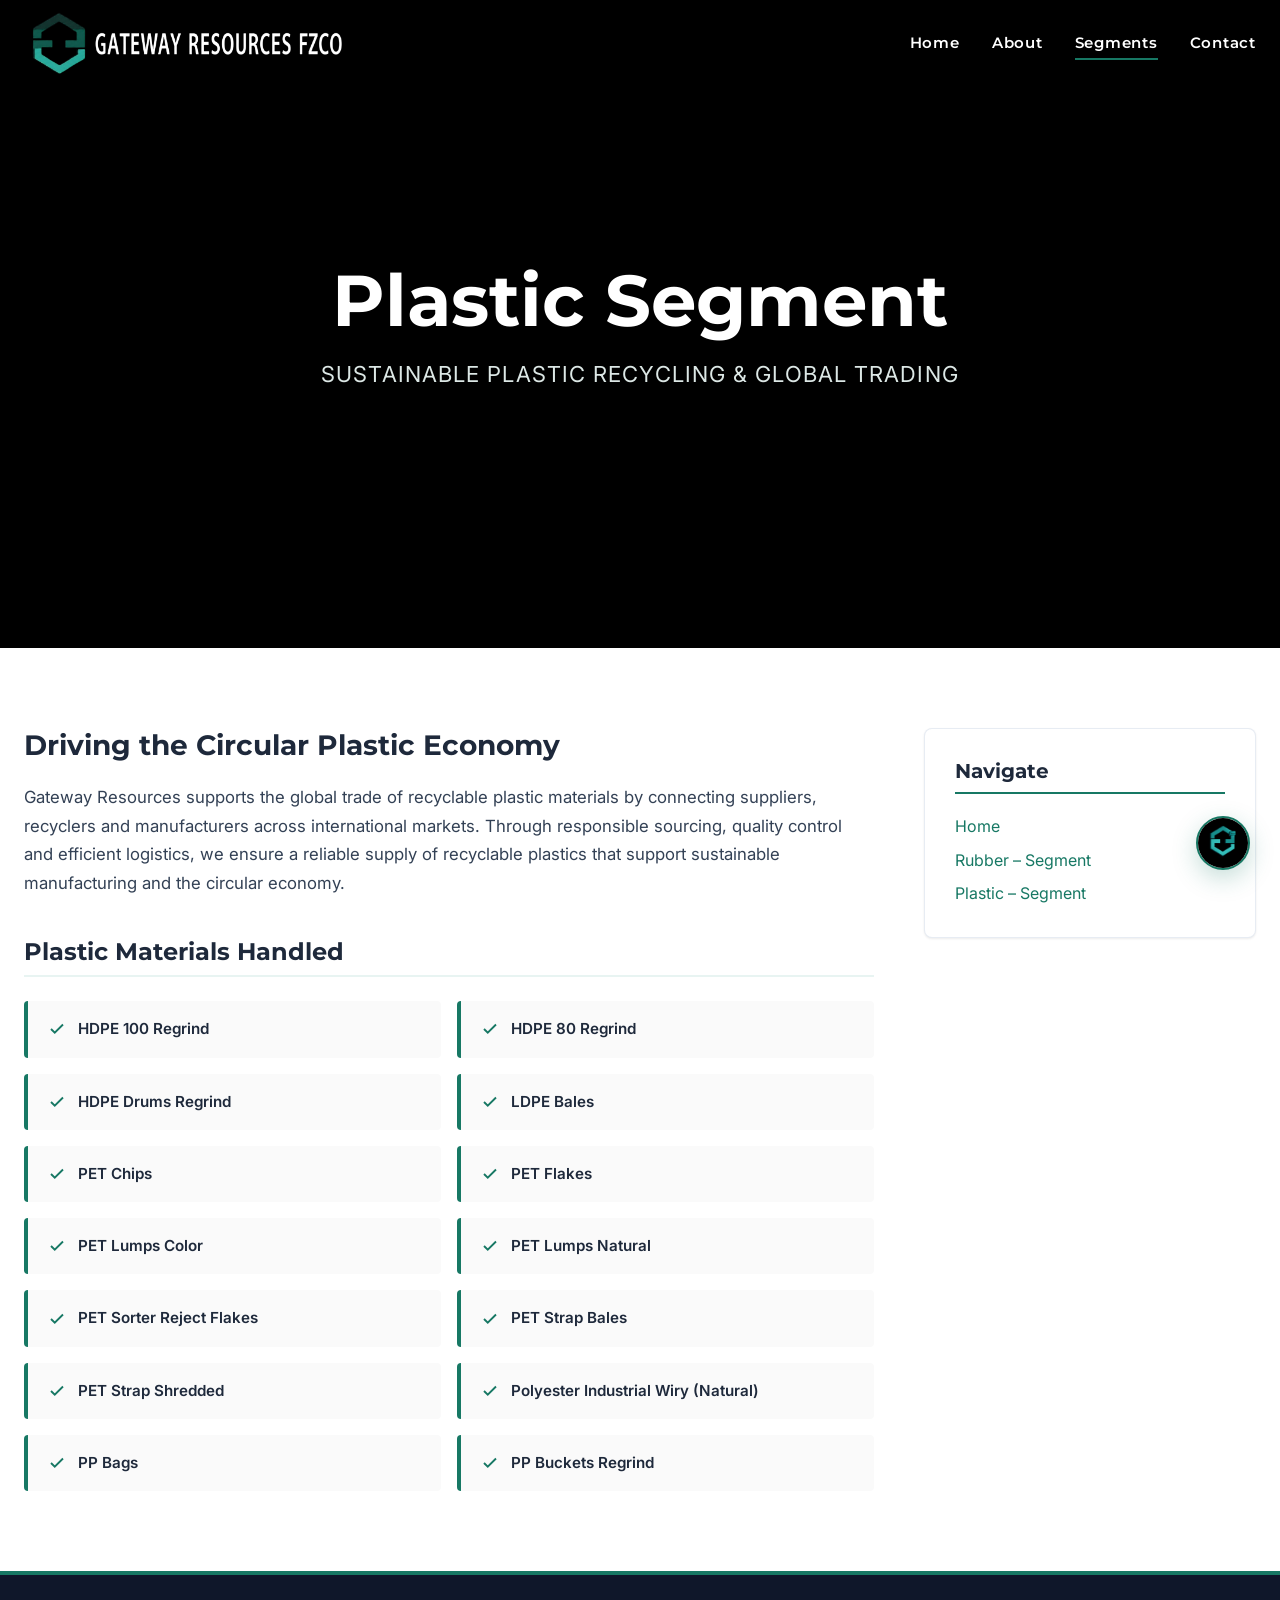
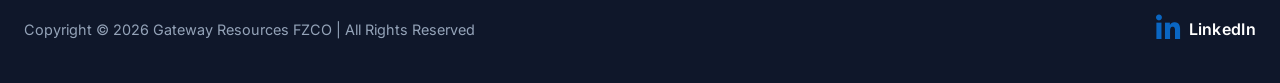
==== commit 98caf487: "Update header, logo, contact section, banner videos and chatbot" ====
--- a/plastic-segment.html
+++ b/plastic-segment.html
@@ -17,7 +17,8 @@
 <header id="header">
   <div class="container">
     <a href="index.html" class="logo">
-      <img src="assets/logo.jpeg" alt="Gateway Resources FZCO Logo">
+<img src="assets/logo-white.png" alt="Gateway Resources FZCO Logo" class="logo-light">
+<img src="assets/logo.png" alt="Gateway Resources FZCO Logo" class="logo-dark">
     </a>
 
     <nav>
@@ -315,7 +316,7 @@
     </div>
 
     <div class="footer-social">
-  <a href="YOUR_LINKEDIN_URL" target="_blank" class="linkedin-logo">
+  <a href="https://www.linkedin.com/company/gateway-resources/" target="_blank" rel="noopener noreferrer" class="linkedin-logo">
     <i class="fab fa-linkedin-in"></i>
     <span>LinkedIn</span>
 </a>
@@ -376,9 +377,20 @@
 </div>
 
 <script src="knowledge.js"></script>
+<script src="faq.js"></script>
 <script src="chatbot.js"></script>
 <script src="script.js"></script>
 <script src="product-modal.js"></script>
-
+<script>
+  const heroVideo = document.querySelector('.subpage-hero-bg video');
+  const PLASTIC_END = 6.5;
+
+  heroVideo.addEventListener('timeupdate', () => {
+    if (heroVideo.currentTime >= PLASTIC_END) {
+      heroVideo.currentTime = 0;
+      heroVideo.play();
+    }
+  });
+</script>
 </body>
 </html>
--- a/styles.css
+++ b/styles.css
@@ -145,7 +145,7 @@
 }
 
 .logo img {
-  height: 52px;
+  height: 86px;
   width: auto;
   transition: var(--transition-smooth);
 }
@@ -670,6 +670,8 @@
   display: grid;
   grid-template-columns: 0.9fr 1.1fr;
   gap: 60px;
+  position: relative;
+  align-items: start;
 }
 
 .contact-info h2 {
@@ -696,15 +698,16 @@
 }
 
 .contact-item-icon {
-  width: 48px;
-  height: 48px;
-  background-color: var(--color-primary-light);
-  border-radius: 50%;
+  width: 60px;
+  height: 60px;
+  background: linear-gradient(135deg, #177864, #10b981);
+  border-radius: 18px;
   display: flex;
   align-items: center;
   justify-content: center;
-  color: var(--color-primary);
+  color: white;
   flex-shrink: 0;
+  box-shadow: 0 10px 25px rgba(23,120,100,.25);
 }
 
 .contact-item-icon svg {
@@ -724,11 +727,12 @@
 }
 
 .contact-form-container {
-  background-color: var(--color-bg-white);
-  padding: 40px;
-  border-radius: var(--border-radius-md);
-  box-shadow: var(--shadow-lg);
-  border: 1px solid rgba(226, 232, 240, 0.8);
+  background: #fff;
+  padding: 45px;
+  border-radius: 24px;
+  box-shadow: 0 20px 50px rgba(0,0,0,.08);
+  border: 1px solid rgba(23,120,100,.08);
+  transition: .35s;
 }
 
 .form-group {
@@ -753,7 +757,7 @@
   color: var(--color-text-dark);
   background-color: var(--color-bg-light);
   border: 1px solid #cbd5e1;
-  border-radius: var(--border-radius-sm);
+  border-radius: 25px;
   transition: var(--transition-smooth);
   outline: none;
 }
@@ -784,7 +788,7 @@
   font-size: 0.95rem;
   letter-spacing: 0.05em;
   text-transform: uppercase;
-  border-radius: var(--border-radius-sm);
+  border-radius: 25px;
   cursor: pointer;
   transition: var(--transition-smooth);
 }
@@ -802,7 +806,7 @@
 .form-status {
   margin-top: 16px;
   padding: 12px;
-  border-radius: var(--border-radius-sm);
+  border-radius: 25px;
   font-size: 0.9rem;
   display: none;
 }
@@ -2131,3 +2135,294 @@
     max-width: 100%;
   }
 }
+.linkedin-logo {
+    display: flex;
+    align-items: center;
+    gap: 10px;
+    color: #0A66C2;
+    font-family: 'Inter', sans-serif;
+    font-size: 16px;
+    font-weight: 600;
+    text-decoration: none;
+    transition: 0.3s ease;
+}
+
+.linkedin-logo i {
+    font-size: 22px;
+    color: #0A66C2;
+}
+
+.linkedin-logo span {
+    color: #ffffff;
+    font-weight: 600;
+    letter-spacing: 0.3px;
+}
+
+.linkedin-logo:hover {
+    transform: translateY(-2px);
+}
+
+.linkedin-logo:hover i,
+.linkedin-logo:hover span {
+    color: #0A66C2;
+}
+/* ===== Contact Map ===== */
+
+.contact-map{
+    margin-top:40px;
+}
+
+.contact-map h3{
+    font-size:24px;
+    font-weight:700;
+    color:#177864;
+    margin-bottom:18px;
+    position:relative;
+}
+
+.contact-map h3::after{
+    content:"";
+    display:block;
+    width:60px;
+    height:3px;
+    background:#177864;
+    margin-top:8px;
+    border-radius:50px;
+}
+
+.contact-map iframe{
+    width:100%;
+    height:320px;
+    border:none;
+    border-radius:20px;
+    overflow:hidden;
+    box-shadow:0 15px 35px rgba(0,0,0,.12);
+}
+.map-btn{
+    display:inline-flex;
+    margin-top:18px;
+    background:#177864;
+    color:#fff;
+    padding:12px 22px;
+    border-radius:30px;
+    text-decoration:none;
+    font-weight:600;
+    transition:.3s;
+}
+
+.map-btn:hover{
+    background:#00473d;
+    transform:translateY(-2px);
+}.contact-map:hover,
+.contact-form-container:hover{
+  transform: translateY(-6px);
+  transition: .35s;
+}
+/* ===== Header: transparent at top, white after scroll ===== */
+#header {
+  position: fixed;
+  top: 0;
+  left: 0;
+  width: 100%;
+  z-index: 1000;
+  background: transparent !important;
+  box-shadow: none !important;
+  border-bottom: none !important;
+  backdrop-filter: none !important;
+  -webkit-backdrop-filter: none !important;
+  transition: background 0.35s ease, box-shadow 0.35s ease;
+}
+
+#header.scrolled {
+  background: #ffffff !important;
+  box-shadow: 0 2px 12px rgba(0, 0, 0, 0.08) !important;
+}
+
+#header .container,
+#header nav,
+#header .logo,
+#header .logo img {
+  background: transparent !important;
+  box-shadow: none !important;
+  border: none !important;
+}
+
+#header .logo img {
+  height: 68px;
+  width: auto;
+  display: block;
+}
+#header .logo .logo-dark { display: none; }
+#header.scrolled .logo .logo-light { display: none; }
+#header.scrolled .logo .logo-dark { display: block; }
+
+#header .nav-links a {
+  color: #ffffff;
+  text-shadow: 0 1px 4px rgba(0, 0, 0, 0.45);
+}
+#header.scrolled .nav-links a {
+  color: #1f2d2a;
+  text-shadow: none;
+}
+#header.scrolled .nav-links a.active {
+  color: #0f7a5a;
+}
+
+#header .hamburger-line { background: #ffffff; }
+#header.scrolled .hamburger-line { background: #1f2d2a; }
+/* let the hero start at the very top, behind the transparent header */
+body {
+  padding-top: 0 !important;
+  margin-top: 0 !important;
+}
+
+.hero {
+  margin-top: 0 !important;
+  padding-top: 0 !important;
+}
+/* let the hero start at the very top, behind the transparent header */
+body {
+  padding-top: 0 !important;
+  margin-top: 0 !important;
+}
+
+.hero,
+.subpage-hero {
+  margin-top: 0 !important;
+  padding-top: 0 !important;
+}
+#header .logo-light {
+  filter: drop-shadow(0 2px 6px rgba(0, 0, 0, 0.55));
+}
+.contact-layout {
+  align-items: start;
+}
+
+.contact-map {
+  width: 100%;
+  margin-top: 60px;
+}
+
+.contact-map iframe {
+  width: 100%;
+  height: 380px;
+  border: 0;
+  border-radius: 16px;
+  display: block;
+  box-shadow: 0 8px 24px rgba(0, 0, 0, 0.08);
+}
+/* contact: balance the left column against the form */
+.contact-layout {
+  align-items: center;
+}
+
+.contact-details {
+  gap: 36px;
+}
+
+.contact-map h3 {
+  font-size: 1.4rem;
+}
+
+.contact-map iframe {
+  height: 340px;
+}
+@media (max-width: 768px) {
+  #header .nav-links a {
+    color: #1f2d2a;
+    text-shadow: none;
+  }
+}
+@media (max-width: 768px) {
+  #header .logo img {
+    height: 48px;
+  }
+}
+/* push the bottom-right corner (video watermark) out of view */
+.slide-bg video {
+  transform: scale(1.2);
+  transform-origin: top left;
+}
+/* phone: show more of the banner video */
+@media (max-width: 768px) {
+  .subpage-hero {
+    height: 300px;
+    min-height: 0;
+  }
+
+  .subpage-hero-bg video {
+    object-position: center center;
+  }
+
+  .subpage-hero-content h1 {
+    font-size: 2rem;
+  }
+
+  .subpage-hero-content p {
+    font-size: 1rem;
+  }
+}
+/* ===== Contact section: professional polish ===== */
+#contact {
+  background: linear-gradient(180deg, #f4f8f7 0%, #ffffff 100%);
+}
+
+/* heading with accent line */
+.contact-info h2 {
+  position: relative;
+  padding-bottom: 14px;
+  margin-bottom: 22px;
+}
+.contact-info h2::after {
+  content: "";
+  position: absolute;
+  left: 0;
+  bottom: 0;
+  width: 56px;
+  height: 3px;
+  background: var(--color-primary);
+  border-radius: 2px;
+}
+
+/* contact details as cards */
+.contact-details {
+  gap: 18px;
+}
+.contact-item {
+  background: #ffffff;
+  padding: 18px 20px;
+  border-radius: 16px;
+  border: 1px solid rgba(23, 120, 100, 0.12);
+  box-shadow: 0 6px 18px rgba(0, 0, 0, 0.05);
+  align-items: center;
+  transition: transform 0.25s ease, box-shadow 0.25s ease, border-color 0.25s ease;
+}
+.contact-item:hover {
+  transform: translateY(-3px);
+  border-color: rgba(23, 120, 100, 0.35);
+  box-shadow: 0 12px 26px rgba(23, 120, 100, 0.12);
+}
+.contact-item-icon {
+  width: 52px;
+  height: 52px;
+  border-radius: 14px;
+  box-shadow: none;
+}
+
+/* form card */
+.contact-form-container {
+  border-top: 4px solid var(--color-primary);
+  box-shadow: 0 24px 60px rgba(0, 0, 0, 0.08);
+}
+
+/* map: white frame, softer shadow */
+.contact-map iframe {
+  border: 6px solid #ffffff;
+  box-shadow: 0 14px 36px rgba(0, 0, 0, 0.1);
+}
+
+/* no jumping on hover for the big blocks */
+.contact-map:hover,
+.contact-form-container:hover {
+  transform: none;
+}
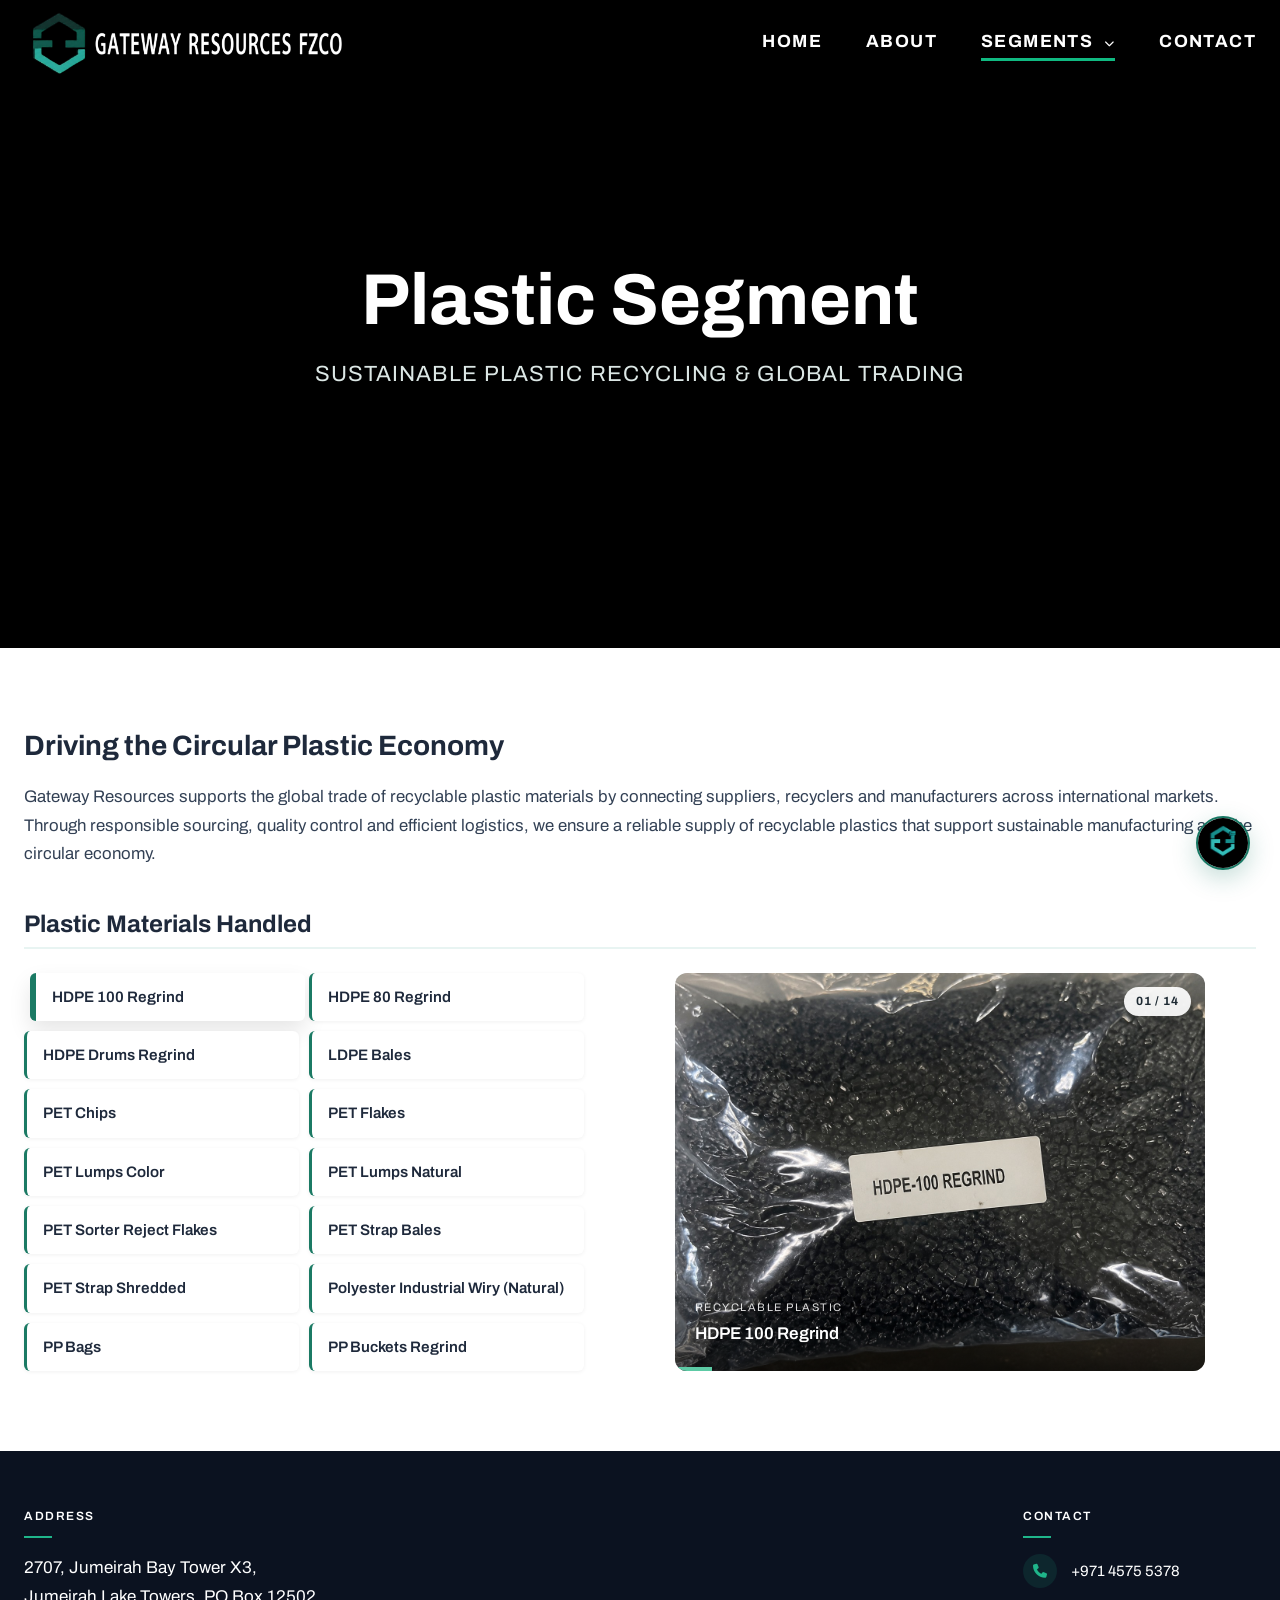
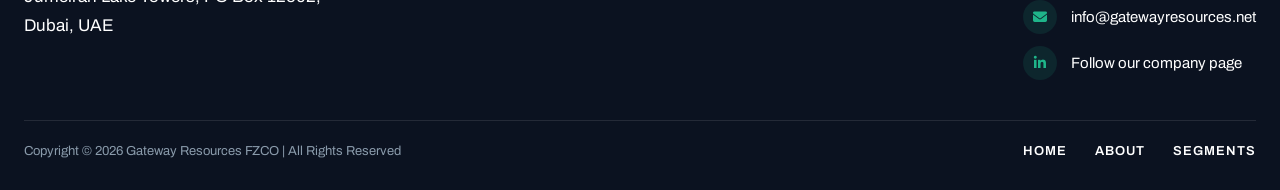
==== commit 2660bbf9: "Highlight cards with 3D images, commodities slideshow, chat logo" ====
--- a/plastic-segment.html
+++ b/plastic-segment.html
@@ -25,8 +25,13 @@
       <ul class="nav-links" id="nav-links">
         <li><a href="index.html">Home</a></li>
         <li><a href="index.html#about">About</a></li>
-        <li><a href="index.html#segments" class="active">Segments</a></li>
-        <li><a href="index.html#contact">Contact</a></li>
+        <li class="nav-dropdown">
+          <a href="index.html#segments" class="active">Segments <i class="fas fa-chevron-down nav-caret"></i></a>
+          <ul class="nav-submenu">
+            <li><a href="rubber-segment.html">Rubber Segment</a></li>
+            <li><a href="plastic-segment.html">Plastic Segment</a></li>
+          </ul>
+        </li>        <li><a href="index.html#contact">Contact</a></li>
       </ul>
     </nav>
   </div>
@@ -290,41 +295,60 @@
       </main>
 
       <!-- SIDEBAR -->
-      <aside class="sidebar">
-
-        <div class="widget">
-          <h3 class="widget-title">Navigate</h3>
-          <div class="sidebar-nav">
-            <a href="index.html">Home</a>
-            <a href="rubber-segment.html">Rubber – Segment</a>
-            <a href="plastic-segment.html" class="active">Plastic – Segment</a>
-          </div>
-        </div>
-
-      </aside>
+      
 
     </div>
   </div>
 </section>
 
 <!-- FOOTER -->
- <footer>
-  <div class="container footer-bottom">
-
-    <div class="footer-copy">
-      <p>Copyright &copy; 2026 Gateway Resources FZCO | All Rights Reserved</p>
-    </div>
-
-    <div class="footer-social">
-  <a href="https://www.linkedin.com/company/gateway-resources/" target="_blank" rel="noopener noreferrer" class="linkedin-logo">
-    <i class="fab fa-linkedin-in"></i>
-    <span>LinkedIn</span>
-</a>
-</div>
+<footer>
+  <div class="container">
+
+    <div class="ft8-main">
+
+      <div class="ft8-address">
+        <small class="ft8-label">Address</small>
+        <p>2707, Jumeirah Bay Tower X3,<br>Jumeirah Lake Towers, PO Box 12502,<br>Dubai, UAE</p>
+      </div>
+
+      <div class="ft8-contact">
+        <small class="ft8-label">Contact</small>
+        <ul class="ft8-contacts">
+          <li>
+            <a href="tel:+97145755378">
+              <i class="fas fa-phone"></i>
+              <span>+971 4575 5378</span>
+            </a>
+          </li>
+          <li>
+            <a href="mailto:info@gatewayresources.net">
+              <i class="fas fa-envelope"></i>
+              <span>info@gatewayresources.net</span>
+            </a>
+          </li>
+          <li>
+            <a href="https://www.linkedin.com/company/gateway-resources/" target="_blank" rel="noopener noreferrer">
+              <i class="fab fa-linkedin-in"></i>
+              <span>Follow our company page</span>
+            </a>
+          </li>
+        </ul>
+      </div>
+
+    </div>
+
+    <div class="ft8-bottom">
+      <p class="ft8-copy">Copyright &copy; 2026 Gateway Resources FZCO | All Rights Reserved</p>
+      <nav class="ft8-nav">
+        <a href="index.html">Home</a>
+        <a href="index.html#about">About</a>
+        <a href="index.html#segments">Segments</a>
+      </nav>
+    </div>
 
   </div>
 </footer>
-
 
 
 <!-- EcoAI Chatbot -->
@@ -333,8 +357,8 @@
 </div>
 <div id="chat-widget">
   <div class="chat-header">
-    <span>♻️ AI Assistant</span>
-    <button id="close-chat">&times;</button>
+    <span class="chat-title"><img src="assets/chatlogo.jpeg" alt="" class="chat-title-logo">AI Assistant</span>
+        <button id="close-chat">&times;</button>
   </div>
 
   <div id="chat-messages">
@@ -380,7 +404,7 @@
 <script src="faq.js"></script>
 <script src="chatbot.js"></script>
 <script src="script.js"></script>
-<script src="product-modal.js"></script>
+<script src="commodities.js"></script>
 <script>
   const heroVideo = document.querySelector('.subpage-hero-bg video');
   const PLASTIC_END = 6.5;
--- a/styles.css
+++ b/styles.css
@@ -1,4 +1,4 @@
-@import url('https://fonts.googleapis.com/css2?family=Inter:wght@300;400;500;600;700&family=Montserrat:wght@400;500;600;700&display=swap');
+@import url('https://fonts.googleapis.com/css2?family=Archivo:wght@300;400;500;600;700;800&display=swap');
 
 :root {
   --color-primary: #177864;
@@ -2425,4 +2425,2960 @@
 .contact-map:hover,
 .contact-form-container:hover {
   transform: none;
-}+}
+/* ===== Remove shadows ===== */
+
+/* shadow behind the slide heading and subtitle */
+.slide-content h2,
+.slide-content p {
+  text-shadow: none;
+}
+
+/* shadow behind the menu links (Home, About, Segments, Contact) */
+#header .nav-links a {
+  text-shadow: none;
+}
+
+/* shadow around the logo */
+#header .logo-light {
+  filter: none;
+}
+/* ===== Bold slide text ===== */
+.slide-content h2 {
+  font-weight: 800;
+}
+
+.slide-content p {
+  font-weight: 600;
+  color: #ffffff;
+}
+/* ===== Archivo font on the whole website ===== */
+:root {
+  --font-sans: 'Archivo', -apple-system, BlinkMacSystemFont, "Segoe UI", Roboto, sans-serif;
+  --font-heading: 'Archivo', sans-serif;
+}
+
+body,
+button,
+input,
+textarea,
+select,
+.linkedin-logo {
+  font-family: var(--font-sans);
+}
+/* ===== Bigger, bolder menu ===== */
+@media (min-width: 769px) {
+  #header .nav-links {
+    gap: 44px;
+  }
+
+  #header .nav-links a {
+    font-size: 1.1rem;
+    font-weight: 700;
+    letter-spacing: 0.08em;
+    text-transform: uppercase;
+    padding: 10px 0;
+  }
+
+  #header .nav-links a::after {
+    height: 3px;
+    background-color: #10b981;
+  }
+}
+/* ===== Remove shadow from the 3 cards ===== */
+.highlight-card,
+.highlight-card:hover {
+  box-shadow: none;
+}
+/* ===== Remove the shine from the cards ===== */
+.highlight-card::before,
+.highlight-card:hover::before,
+.card-front::before,
+.tilt-card:hover .card-front::before {
+  display: none;
+}
+/* ===== More space between the slider and the 3 cards ===== */
+.highlights-grid {
+  margin-top: 110px;
+}
+
+@media (max-width: 768px) {
+  .highlights-grid {
+    margin-top: 50px;
+  }
+}
+/* ===== Even spacing between the 3 cards ===== */
+.highlights-grid {
+  display: grid;
+  grid-template-columns: repeat(3, 1fr);
+  gap: 40px;
+  align-items: stretch;
+}
+
+.highlight-card {
+  margin: 0;
+  height: 100%;
+}
+
+@media (max-width: 1024px) {
+  .highlights-grid {
+    gap: 28px;
+  }
+}
+
+@media (max-width: 768px) {
+  .highlights-grid {
+    grid-template-columns: 1fr;
+    gap: 24px;
+  }
+}
+/* ===== Icon cards ===== */
+.highlight-card {
+  padding: 40px 30px;
+  text-align: center;
+}
+
+.highlight-icon {
+  width: 76px;
+  height: 76px;
+  margin: 0 auto 26px;
+  border-radius: 50%;
+  background: #177864;
+  color: #ffffff;
+  display: flex;
+  align-items: center;
+  justify-content: center;
+}
+
+.highlight-icon svg {
+  width: 36px;
+  height: 36px;
+  fill: none;
+  stroke: #ffffff;
+}
+
+.highlight-card h3 {
+  font-size: 1.2rem;
+  margin: 0 0 12px;
+  text-align: center;
+}
+
+.highlight-card p {
+  line-height: 1.7;
+  margin: 0;
+  text-align: center;
+}
+/* ===== Footer: no green line, a little bigger ===== */
+footer {
+  border-top: none;
+  padding: 64px 0;
+}
+
+.footer-copy {
+  font-size: 1.05rem;
+}
+
+.linkedin-logo {
+  font-size: 1.15rem;
+  gap: 12px;
+}
+
+.linkedin-logo i {
+  font-size: 28px;
+}
+/* ===== Footer: remove green line, a little bigger ===== */
+footer {
+  border-top: none !important;
+  box-shadow: none !important;
+  padding: 64px 0 !important;
+}
+
+.footer-copy {
+  font-size: 1.05rem;
+}
+
+.linkedin-logo {
+  font-size: 1.15rem;
+  gap: 12px;
+}
+
+.linkedin-logo i {
+  font-size: 28px;
+}
+/* ===== Professional footer layout ===== */
+footer {
+  padding: 64px 0 28px !important;
+}
+
+footer .container {
+  display: block;
+}
+
+footer .footer-top {
+  display: grid;
+  grid-template-columns: 1fr 1.2fr 1.4fr;
+  gap: 48px;
+  padding-bottom: 40px;
+  border-bottom: 1px solid rgba(148, 163, 184, 0.2);
+}
+
+footer .footer-col h4 {
+  color: #ffffff;
+  font-size: 1.05rem;
+  font-weight: 700;
+  letter-spacing: 0.06em;
+  text-transform: uppercase;
+  margin-bottom: 20px;
+}
+
+footer .footer-col li {
+  display: flex;
+  align-items: flex-start;
+  gap: 12px;
+  margin-bottom: 14px;
+  font-size: 0.95rem;
+  line-height: 1.6;
+  color: #94a3b8;
+}
+
+footer .footer-col a {
+  color: #94a3b8;
+}
+
+footer .footer-col a:hover {
+  color: #ffffff;
+}
+
+footer .footer-col li i {
+  color: #10b981;
+  width: 16px;
+  margin-top: 5px;
+  text-align: center;
+}
+
+footer .footer-bottom-row {
+  display: flex;
+  justify-content: space-between;
+  align-items: center;
+  flex-wrap: wrap;
+  gap: 20px;
+  padding-top: 28px;
+  padding-right: 80px;
+}
+
+@media (max-width: 768px) {
+  footer .footer-top {
+    grid-template-columns: 1fr;
+    gap: 32px;
+  }
+
+  footer .footer-bottom-row {
+    padding-right: 0;
+    flex-direction: column;
+    align-items: flex-start;
+  }
+}
+/* ===== Compact professional footer ===== */
+footer {
+  padding: 36px 0 !important;
+  border-top: none !important;
+}
+
+footer .container {
+  display: block;
+}
+
+.footer-main {
+  display: flex;
+  justify-content: space-between;
+  align-items: center;
+  gap: 32px;
+  padding-right: 80px; /* keeps the right side clear of the chat button */
+}
+
+.footer-copy p {
+  font-size: 0.95rem;
+  margin: 0;
+  color: #94a3b8;
+}
+
+.footer-right {
+  display: flex;
+  flex-direction: column;
+  align-items: flex-end;
+  gap: 16px;
+}
+
+.footer-nav {
+  display: flex;
+  gap: 32px;
+}
+
+.footer-nav a {
+  color: #e2e8f0;
+  font-size: 0.9rem;
+  font-weight: 600;
+  letter-spacing: 0.08em;
+  text-transform: uppercase;
+}
+
+.footer-nav a:hover {
+  color: #10b981;
+}
+
+.footer-contact {
+  display: flex;
+  align-items: center;
+  justify-content: flex-end;
+  flex-wrap: wrap;
+  gap: 28px;
+}
+
+.footer-contact a {
+  display: flex;
+  align-items: center;
+  gap: 8px;
+  color: #94a3b8;
+  font-size: 0.92rem;
+}
+
+.footer-contact a:hover {
+  color: #ffffff;
+}
+
+.footer-contact a i {
+  color: #10b981;
+}
+
+.footer-contact .linkedin-logo i {
+  color: #0A66C2;
+  font-size: 20px;
+}
+
+@media (max-width: 768px) {
+  .footer-main {
+    flex-direction: column;
+    align-items: flex-start;
+    padding-right: 0;
+  }
+
+  .footer-right {
+    align-items: flex-start;
+  }
+
+  .footer-nav {
+    gap: 24px;
+  }
+
+  .footer-contact {
+    flex-direction: column;
+    align-items: flex-start;
+    gap: 12px;
+  }
+}
+/* ===== Corporate footer ===== */
+footer {
+  background: #0b1220 !important;
+  padding: 64px 0 0 !important;
+  border-top: none !important;
+}
+
+footer .container {
+  display: block;
+}
+
+footer .ft-grid {
+  display: grid;
+  grid-template-columns: 1.7fr 0.8fr 1fr 1.7fr;
+  gap: 48px;
+  padding-bottom: 48px;
+}
+
+/* brand column */
+footer .ft-brand img {
+  height: 60px;
+  width: auto;
+  margin-bottom: 18px;
+}
+
+footer .ft-brand p {
+  color: #94a3b8;
+  font-size: 0.95rem;
+  line-height: 1.75;
+  max-width: 340px;
+  margin-bottom: 22px;
+}
+
+footer .ft-social {
+  display: inline-flex;
+  align-items: center;
+  justify-content: center;
+  width: 42px;
+  height: 42px;
+  border-radius: 50%;
+  background: rgba(255, 255, 255, 0.08);
+  color: #ffffff;
+  font-size: 18px;
+}
+
+footer .ft-social:hover {
+  background: #0A66C2;
+  color: #ffffff;
+}
+
+/* column headings with a short accent bar */
+footer .ft-col h4 {
+  color: #ffffff;
+  font-size: 1rem;
+  font-weight: 700;
+  letter-spacing: 0.08em;
+  text-transform: uppercase;
+  margin-bottom: 24px;
+  padding-bottom: 12px;
+  position: relative;
+}
+
+footer .ft-col h4::after {
+  content: "";
+  position: absolute;
+  left: 0;
+  bottom: 0;
+  width: 32px;
+  height: 3px;
+  border-radius: 2px;
+  background: #10b981;
+}
+
+/* link lists */
+footer .ft-col li {
+  margin-bottom: 12px;
+}
+
+footer .ft-col li a {
+  color: #94a3b8;
+  font-size: 0.95rem;
+}
+
+footer .ft-col li a:hover {
+  color: #ffffff;
+  padding-left: 4px;
+}
+
+/* contact items with icon tiles */
+footer .ft-contact li {
+  display: flex;
+  align-items: flex-start;
+  gap: 14px;
+  margin-bottom: 18px;
+}
+
+footer .ft-ico {
+  flex-shrink: 0;
+  width: 38px;
+  height: 38px;
+  border-radius: 10px;
+  background: rgba(16, 185, 129, 0.14);
+  color: #10b981;
+  display: flex;
+  align-items: center;
+  justify-content: center;
+  font-size: 14px;
+}
+
+footer .ft-contact small {
+  display: block;
+  color: #64748b;
+  font-size: 0.75rem;
+  letter-spacing: 0.08em;
+  text-transform: uppercase;
+  margin-bottom: 2px;
+}
+
+footer .ft-contact li span:not(.ft-ico),
+footer .ft-contact li a {
+  color: #cbd5e1;
+  font-size: 0.95rem;
+  line-height: 1.5;
+}
+
+/* bottom bar */
+footer .ft-bottom {
+  display: flex;
+  justify-content: space-between;
+  align-items: center;
+  flex-wrap: wrap;
+  gap: 12px;
+  padding: 22px 80px 22px 0;
+  border-top: 1px solid rgba(148, 163, 184, 0.18);
+  color: #94a3b8;
+  font-size: 0.9rem;
+}
+
+footer .ft-bottom p {
+  margin: 0;
+}
+
+@media (max-width: 1024px) {
+  footer .ft-grid {
+      grid-template-columns: 1fr auto;
+    gap: 40px;
+  }
+}
+
+@media (max-width: 600px) {
+  footer .ft-grid {
+    grid-template-columns: 1fr;
+    gap: 32px;
+  }
+
+  footer .ft-bottom {
+    padding-right: 0;
+    flex-direction: column;
+    align-items: flex-start;
+  }
+}
+/* ===== Compact corporate footer ===== */
+footer {
+  background: #0b1220 !important;
+  padding: 44px 0 0 !important;
+  border-top: none !important;
+}
+
+footer .container {
+  display: block;
+}
+
+.ft2-grid {
+  display: grid;
+  grid-template-columns: 1.3fr 0.8fr 1.7fr;
+  gap: 48px;
+  align-items: start;
+  padding-bottom: 36px;
+}
+
+/* logo + LinkedIn */
+.ft2-brand img {
+  height: 54px;
+  width: auto;
+  margin-bottom: 18px;
+}
+
+.ft2-social {
+  display: inline-flex;
+  align-items: center;
+  justify-content: center;
+  width: 40px;
+  height: 40px;
+  border-radius: 50%;
+  background: rgba(255, 255, 255, 0.08);
+  color: #ffffff;
+  font-size: 17px;
+}
+
+.ft2-social:hover {
+  background: #0A66C2;
+  color: #ffffff;
+}
+
+/* column headings */
+.ft2-col h4 {
+  color: #ffffff;
+  font-size: 0.95rem;
+  font-weight: 700;
+  letter-spacing: 0.08em;
+  text-transform: uppercase;
+  margin-bottom: 20px;
+  padding-bottom: 10px;
+  position: relative;
+}
+
+.ft2-col h4::after {
+  content: "";
+  position: absolute;
+  left: 0;
+  bottom: 0;
+  width: 30px;
+  height: 3px;
+  border-radius: 2px;
+  background: #10b981;
+}
+
+/* lists */
+.ft2-col li {
+  display: flex;
+  align-items: flex-start;
+  gap: 12px;
+  margin-bottom: 11px;
+  color: #94a3b8;
+  font-size: 0.93rem;
+  line-height: 1.55;
+}
+
+.ft2-col a {
+  color: #94a3b8;
+}
+
+.ft2-col a:hover {
+  color: #ffffff;
+}
+
+.ft2-col li i {
+  color: #10b981;
+  width: 16px;
+  margin-top: 4px;
+  text-align: center;
+  flex-shrink: 0;
+}
+
+/* bottom bar */
+.ft2-bottom {
+  padding: 18px 80px 18px 0;
+  border-top: 1px solid rgba(148, 163, 184, 0.18);
+}
+
+.ft2-bottom p {
+  margin: 0;
+  color: #94a3b8;
+  font-size: 0.88rem;
+}
+
+@media (max-width: 768px) {
+  .ft2-grid {
+    grid-template-columns: 1fr;
+    gap: 28px;
+  }
+
+  .ft2-bottom {
+    padding-right: 0;
+  }
+}
+/* ===== Slim one-line footer ===== */
+footer {
+  background: #0b1220 !important;
+  padding: 26px 0 !important;
+  border-top: none !important;
+}
+
+footer .container {
+  display: block;
+}
+
+.ft3-row {
+  display: flex;
+  align-items: center;
+  justify-content: space-between;
+  gap: 24px;
+  padding-right: 80px; /* keeps LinkedIn clear of the chat button */
+}
+
+.ft3-copy {
+  margin: 0;
+  color: #94a3b8;
+  font-size: 0.92rem;
+}
+
+.ft3-links {
+  display: flex;
+  align-items: center;
+  gap: 34px;
+}
+
+.ft3-links a {
+  color: #e2e8f0;
+  font-size: 0.88rem;
+  font-weight: 600;
+  letter-spacing: 0.08em;
+  text-transform: uppercase;
+}
+
+.ft3-links a:hover {
+  color: #10b981;
+}
+
+.ft3-linkedin {
+  display: flex;
+  align-items: center;
+  gap: 10px;
+  color: #ffffff;
+  font-size: 0.95rem;
+  font-weight: 600;
+}
+
+.ft3-linkedin i {
+  color: #0A66C2;
+  font-size: 22px;
+}
+
+.ft3-linkedin:hover {
+  color: #ffffff;
+  transform: translateY(-2px);
+}
+
+@media (max-width: 768px) {
+  .ft3-row {
+    flex-direction: column;
+    gap: 16px;
+    padding-right: 0;
+    text-align: center;
+  }
+
+  .ft3-links {
+    gap: 22px;
+    flex-wrap: wrap;
+    justify-content: center;
+  }
+}
+/* ===== Footer: medium size ===== */
+footer {
+  padding: 46px 0 !important;
+}
+
+.ft3-copy {
+  font-size: 1rem;
+}
+
+.ft3-links {
+  gap: 40px;
+}
+
+.ft3-links a {
+  font-size: 0.95rem;
+}
+
+.ft3-linkedin {
+  font-size: 1.05rem;
+}
+
+.ft3-linkedin i {
+  font-size: 26px;
+}
+/* ===== Footer: 3 columns + copyright bar ===== */
+footer {
+  background: #0b1220 !important;
+  padding: 40px 0 0 !important;
+  border-top: none !important;
+}
+
+footer .container {
+  display: block;
+}
+
+.ft4-grid {
+  display: grid;
+  grid-template-columns: 0.8fr 2fr 1fr;
+  gap: 48px;
+  align-items: start;
+  padding-bottom: 30px;
+}
+
+.ft4-col h4 {
+  color: #ffffff;
+  font-size: 0.95rem;
+  font-weight: 700;
+  letter-spacing: 0.08em;
+  text-transform: uppercase;
+  margin-bottom: 18px;
+  padding-bottom: 10px;
+  position: relative;
+}
+
+.ft4-col h4::after {
+  content: "";
+  position: absolute;
+  left: 0;
+  bottom: 0;
+  width: 30px;
+  height: 3px;
+  border-radius: 2px;
+  background: #10b981;
+}
+
+.ft4-col li {
+  display: flex;
+  align-items: flex-start;
+  gap: 12px;
+  margin-bottom: 10px;
+  color: #94a3b8;
+  font-size: 0.95rem;
+  line-height: 1.6;
+}
+
+.ft4-col li a {
+  color: #94a3b8;
+}
+
+.ft4-col li a:hover {
+  color: #ffffff;
+}
+
+.ft4-col li i {
+  color: #10b981;
+  width: 16px;
+  margin-top: 5px;
+  text-align: center;
+  flex-shrink: 0;
+}
+
+.ft4-linkedin {
+  display: inline-flex;
+  align-items: center;
+  gap: 10px;
+  color: #ffffff;
+  font-size: 1rem;
+  font-weight: 600;
+}
+
+.ft4-linkedin i {
+  color: #0A66C2;
+  font-size: 26px;
+}
+
+.ft4-linkedin:hover {
+  color: #ffffff;
+  transform: translateY(-2px);
+}
+
+.ft4-bottom {
+  padding: 18px 80px 18px 0;
+  border-top: 1px solid rgba(148, 163, 184, 0.18);
+}
+
+.ft4-bottom p {
+  margin: 0;
+  color: #94a3b8;
+  font-size: 0.9rem;
+}
+
+@media (max-width: 768px) {
+  .ft4-grid {
+    grid-template-columns: 1fr;
+    gap: 26px;
+  }
+
+  .ft4-bottom {
+    padding-right: 0;
+  }
+}
+/* ===== Footer (complete) ===== */
+footer {
+  background: #0b1220 !important;
+  padding: 44px 0 !important;
+  border-top: none !important;
+}
+
+footer .container {
+  display: block;
+}
+
+footer .ft5-grid {
+  display: grid;
+  grid-template-columns: 1fr auto;
+  gap: 60px;
+  align-items: start;
+}
+
+/* headings */
+footer .ft5-left h4,
+footer .ft5-right h4 {
+  color: #ffffff;
+  font-size: 0.95rem;
+  font-weight: 700;
+  letter-spacing: 0.08em;
+  text-transform: uppercase;
+  margin-bottom: 18px;
+  padding-bottom: 10px;
+  position: relative;
+}
+
+footer .ft5-left h4::after,
+footer .ft5-right h4::after {
+  content: "";
+  position: absolute;
+  bottom: 0;
+  width: 30px;
+  height: 3px;
+  border-radius: 2px;
+  background: #10b981;
+}
+
+footer .ft5-left h4::after {
+  left: 0;
+}
+
+footer .ft5-right h4::after {
+  right: 0;
+}
+
+/* left: contact list */
+footer .ft5-contact li {
+  display: flex;
+  align-items: flex-start;
+  gap: 12px;
+  margin-bottom: 11px;
+  color: #94a3b8;
+  font-size: 0.95rem;
+  line-height: 1.6;
+}
+
+footer .ft5-contact a {
+  color: #94a3b8;
+}
+
+footer .ft5-contact a:hover {
+  color: #ffffff;
+}
+
+footer .ft5-contact li i {
+  color: #10b981;
+  width: 16px;
+  margin-top: 5px;
+  text-align: center;
+  flex-shrink: 0;
+}
+
+/* left: copyright */
+footer .ft5-copy {
+  margin: 24px 0 0;
+  padding-top: 18px;
+  border-top: 1px solid rgba(148, 163, 184, 0.18);
+  color: #94a3b8;
+  font-size: 0.9rem;
+}
+
+/* right column: pushed to the far right */
+footer .ft5-right {
+  justify-self: end;
+  text-align: right;
+}
+
+footer .ft5-links {
+  display: flex;
+  flex-wrap: wrap;
+  align-items: center;
+  justify-content: flex-end;
+  margin-bottom: 26px;
+}
+
+footer .ft5-links li {
+  display: flex;
+  align-items: center;
+}
+
+footer .ft5-links li:not(:last-child)::after {
+  content: "|";
+  color: #475569;
+  margin: 0 16px;
+}
+
+footer .ft5-links a {
+  color: #e2e8f0;
+  font-size: 0.95rem;
+  font-weight: 600;
+}
+
+footer .ft5-links a:hover {
+  color: #10b981;
+}
+
+footer .ft5-linkedin {
+  display: inline-flex;
+  align-items: center;
+  justify-content: flex-end;
+  gap: 10px;
+  color: #ffffff;
+  font-size: 1rem;
+  font-weight: 600;
+}
+
+footer .ft5-linkedin i {
+  color: #0A66C2;
+  font-size: 26px;
+}
+
+footer .ft5-linkedin:hover {
+  color: #ffffff;
+  transform: translateY(-2px);
+}
+
+@media (max-width: 768px) {
+  footer .ft5-grid {
+    grid-template-columns: 1fr;
+    gap: 32px;
+  }
+
+  footer .ft5-right {
+    justify-self: start;
+    text-align: left;
+  }
+
+  footer .ft5-right h4::after {
+    left: 0;
+    right: auto;
+  }
+
+  footer .ft5-links,
+  footer .ft5-linkedin {
+    justify-content: flex-start;
+  }
+}
+/* ===== Footer: cleaner right side ===== */
+@media (min-width: 769px) {
+  footer .ft5-grid {
+    grid-template-columns: 1fr 340px;
+    gap: 80px;
+  }
+
+  footer .ft5-right {
+    justify-self: end;
+    width: 340px;
+    padding-right: 70px;   /* keeps clear of the chat button */
+    text-align: left;
+  }
+
+  /* headings: green bar back on the left, same as Contact Us */
+  footer .ft5-right h4::after {
+    left: 0;
+    right: auto;
+  }
+
+  footer .ft5-links {
+    justify-content: flex-start;
+    margin-bottom: 30px;
+  }
+
+  /* LinkedIn as a neat outlined button */
+  footer .ft5-linkedin {
+    justify-content: flex-start;
+    padding: 9px 20px;
+    border: 1px solid rgba(148, 163, 184, 0.35);
+    border-radius: 30px;
+    font-size: 0.95rem;
+    gap: 10px;
+    transition: border-color 0.25s ease, background 0.25s ease;
+  }
+
+  footer .ft5-linkedin i {
+    font-size: 20px;
+  }
+
+  footer .ft5-linkedin:hover {
+    transform: none;
+    border-color: #0A66C2;
+    background: rgba(10, 102, 194, 0.12);
+  }
+}
+/* ===== Footer: four boxes + bottom bar ===== */
+footer {
+  background: #0b1220 !important;
+  padding: 0 !important;
+  border-top: none !important;
+}
+
+footer .container {
+  display: block;
+}
+
+/* the four equal boxes */
+footer .ft7-boxes {
+  display: grid;
+  grid-template-columns: repeat(4, 1fr);
+  gap: 20px;
+  padding: 44px 0 32px;
+}
+
+footer .ft7-box {
+  display: flex;
+  align-items: flex-start;
+  gap: 14px;
+  padding: 20px;
+  border: 1px solid rgba(148, 163, 184, 0.22);
+  border-radius: 12px;
+  background: rgba(255, 255, 255, 0.025);
+  transition: border-color 0.25s ease, background 0.25s ease;
+}
+
+footer .ft7-ico {
+  flex-shrink: 0;
+  width: 42px;
+  height: 42px;
+  border-radius: 10px;
+  background: rgba(16, 185, 129, 0.14);
+  color: #10b981;
+  display: flex;
+  align-items: center;
+  justify-content: center;
+  font-size: 16px;
+}
+
+footer .ft7-in .ft7-ico {
+  background: rgba(10, 102, 194, 0.18);
+  color: #3b8ee8;
+}
+
+footer .ft7-box small {
+  display: block;
+  color: #ffffff;
+  font-size: 0.78rem;
+  font-weight: 700;
+  letter-spacing: 0.1em;
+  text-transform: uppercase;
+  margin-bottom: 5px;
+}
+
+footer .ft7-box p {
+  margin: 0;
+  color: #94a3b8;
+  font-size: 0.93rem;
+  line-height: 1.6;
+}
+
+footer .ft7-link:hover {
+  border-color: #10b981;
+  background: rgba(16, 185, 129, 0.06);
+}
+
+footer .ft7-in:hover {
+  border-color: #0A66C2;
+  background: rgba(10, 102, 194, 0.1);
+}
+
+footer .ft7-link:hover p {
+  color: #ffffff;
+}
+
+/* bottom bar: copyright left, links right */
+footer .ft7-bottom {
+  display: flex;
+  align-items: center;
+  justify-content: space-between;
+  flex-wrap: wrap;
+  gap: 14px;
+  padding: 20px 80px 20px 0;   /* right space keeps clear of the chat button */
+  border-top: 1px solid rgba(148, 163, 184, 0.2);
+}
+
+footer .ft7-copy {
+  margin: 0;
+  color: #94a3b8;
+  font-size: 0.9rem;
+}
+
+footer .ft7-nav {
+  display: flex;
+  align-items: center;
+  gap: 30px;
+}
+
+footer .ft7-nav a {
+  color: #cbd5e1;
+  font-size: 0.9rem;
+  font-weight: 600;
+  letter-spacing: 0.06em;
+  text-transform: uppercase;
+}
+
+footer .ft7-nav a:hover {
+  color: #10b981;
+}
+
+/* tablet */
+@media (max-width: 1000px) {
+  footer .ft7-boxes {
+    grid-template-columns: repeat(2, 1fr);
+  }
+}
+
+/* phone */
+@media (max-width: 600px) {
+  footer .ft7-boxes {
+    grid-template-columns: 1fr;
+    padding: 32px 0 24px;
+  }
+
+  footer .ft7-bottom {
+    flex-direction: column;
+    align-items: flex-start;
+    padding-right: 0;
+  }
+}
+/* ===== Footer: four boxes + bottom bar ===== */
+footer {
+  background: #0b1220 !important;
+  padding: 0 !important;
+  border-top: none !important;
+}
+
+footer .container {
+  display: block;
+}
+
+/* the four equal boxes */
+footer .ft7-boxes {
+  display: grid;
+  grid-template-columns: repeat(4, 1fr);
+  gap: 20px;
+  padding: 44px 0 32px;
+}
+
+footer .ft7-box {
+  display: flex;
+  align-items: flex-start;
+  gap: 14px;
+  padding: 20px;
+  border: 1px solid rgba(148, 163, 184, 0.22);
+  border-radius: 12px;
+  background: rgba(255, 255, 255, 0.025);
+  transition: border-color 0.25s ease, background 0.25s ease;
+}
+
+footer .ft7-ico {
+  flex-shrink: 0;
+  width: 42px;
+  height: 42px;
+  border-radius: 10px;
+  background: rgba(16, 185, 129, 0.14);
+  color: #10b981;
+  display: flex;
+  align-items: center;
+  justify-content: center;
+  font-size: 16px;
+}
+
+footer .ft7-in .ft7-ico {
+  background: rgba(10, 102, 194, 0.18);
+  color: #3b8ee8;
+}
+
+footer .ft7-box small {
+  display: block;
+  color: #ffffff;
+  font-size: 0.78rem;
+  font-weight: 700;
+  letter-spacing: 0.1em;
+  text-transform: uppercase;
+  margin-bottom: 5px;
+}
+
+footer .ft7-box p {
+  margin: 0;
+  color: #94a3b8;
+  font-size: 0.93rem;
+  line-height: 1.6;
+}
+
+footer .ft7-link:hover {
+  border-color: #10b981;
+  background: rgba(16, 185, 129, 0.06);
+}
+
+footer .ft7-in:hover {
+  border-color: #0A66C2;
+  background: rgba(10, 102, 194, 0.1);
+}
+
+footer .ft7-link:hover p {
+  color: #ffffff;
+}
+
+/* bottom bar: copyright left, links right */
+footer .ft7-bottom {
+  display: flex;
+  align-items: center;
+  justify-content: space-between;
+  flex-wrap: wrap;
+  gap: 14px;
+  padding: 20px 80px 20px 0;   /* right space keeps clear of the chat button */
+  border-top: 1px solid rgba(148, 163, 184, 0.2);
+}
+
+footer .ft7-copy {
+  margin: 0;
+  color: #94a3b8;
+  font-size: 0.9rem;
+}
+
+footer .ft7-nav {
+  display: flex;
+  align-items: center;
+  gap: 30px;
+}
+
+footer .ft7-nav a {
+  color: #cbd5e1;
+  font-size: 0.9rem;
+  font-weight: 600;
+  letter-spacing: 0.06em;
+  text-transform: uppercase;
+}
+
+footer .ft7-nav a:hover {
+  color: #10b981;
+}
+
+/* tablet */
+@media (max-width: 1000px) {
+  footer .ft7-boxes {
+    grid-template-columns: repeat(2, 1fr);
+  }
+}
+
+/* phone */
+@media (max-width: 600px) {
+  footer .ft7-boxes {
+    grid-template-columns: 1fr;
+    padding: 32px 0 24px;
+  }
+
+  footer .ft7-bottom {
+    flex-direction: column;
+    align-items: flex-start;
+    padding-right: 0;
+  }
+}
+/* ===== Footer option 8 ===== */
+footer .ft8-main {
+  display: grid;
+    grid-template-columns: 1fr auto;
+  gap: 48px;
+  padding: 56px 0 40px;
+  align-items: start;
+}
+
+footer .ft8-label {
+  display: block;
+  font-size: 12px;
+  font-weight: 600;
+  letter-spacing: 1.5px;
+  text-transform: uppercase;
+  color: #ffffff;
+  margin-bottom: 16px;
+}
+
+footer .ft8-address p {
+  margin: 0;
+  font-size: 17px;
+  line-height: 1.7;
+  color: #ffffff;
+}
+
+footer .ft8-contacts {
+  list-style: none;
+  margin: 0;
+  padding: 0;
+  display: grid;
+  gap: 16px;
+}
+
+footer .ft8-contacts a {
+  display: flex;
+  align-items: center;
+  gap: 14px;
+  color: #c9d4de;
+  font-size: 15px;
+  text-decoration: none;
+  transition: color 0.2s ease;
+}
+
+footer .ft8-contacts i {
+  width: 20px;
+  text-align: center;
+  font-size: 16px;
+  color: #1fb58a;
+}
+
+footer .ft8-contacts a:hover {
+  color: #ffffff;
+}
+
+footer .ft8-bottom {
+  display: flex;
+  justify-content: space-between;
+  align-items: center;
+  gap: 16px;
+  border-top: 1px solid rgba(255, 255, 255, 0.1);
+  padding: 20px 0 28px;
+}
+
+footer .ft8-copy {
+  margin: 0;
+  font-size: 13px;
+  color: #8a9bab;
+}
+
+footer .ft8-nav {
+  display: flex;
+  gap: 28px;
+}
+
+footer .ft8-nav a {
+  color: #ffffff;
+  font-size: 13px;
+  font-weight: 600;
+  letter-spacing: 1px;
+  text-transform: uppercase;
+  text-decoration: none;
+  transition: color 0.2s ease;
+}
+
+footer .ft8-nav a:hover {
+  color: #1fb58a;
+}
+
+/* Phones and small tablets */
+@media (max-width: 768px) {
+  footer .ft8-main {
+    grid-template-columns: 1fr;
+    gap: 32px;
+    padding: 40px 0 32px;
+  }
+
+  footer .ft8-bottom {
+    flex-direction: column;
+    align-items: flex-start;
+  }
+}
+
+/* ===== Footer option 8: elegant touches ===== */
+footer {
+  border-top: 3px solid #1fb58a;
+}
+
+footer .ft8-label::after {
+  content: "";
+  display: block;
+  width: 28px;
+  height: 2px;
+  background: #1fb58a;
+  margin-top: 10px;
+}
+
+footer .ft8-contacts a {
+  color: #ffffff;
+}
+
+footer .ft8-contacts a:hover {
+  color: #1fb58a;
+}
+
+footer .ft8-contacts i {
+  width: 34px;
+  height: 34px;
+  border-radius: 50%;
+  background: rgba(31, 181, 138, 0.12);
+  display: inline-flex;
+  align-items: center;
+  justify-content: center;
+  font-size: 14px;
+  flex-shrink: 0;
+}
+
+footer .ft8-contacts {
+  gap: 12px;
+}
+
+/* ===== Contact: line up the form with Office Location ===== */
+@media (min-width: 992px) {
+  .contact-layout {
+    display: grid;
+    grid-template-columns: 1fr 1.2fr;
+    column-gap: 32px;
+    align-items: start;
+  }
+
+  .contact-info {
+    display: contents;
+  }
+
+  .contact-info > h2 {
+    grid-column: 1;
+    grid-row: 1;
+  }
+
+  .contact-info > .contact-description {
+    grid-column: 1;
+    grid-row: 2;
+  }
+
+  .contact-info > .contact-details {
+    grid-column: 1;
+    grid-row: 3;
+  }
+
+  .contact-form-container {
+    grid-column: 2;
+    grid-row: 3;
+    margin-top: 0;
+  }
+}
+
+/* ===== Contact: map under General Inquiries ===== */
+.contact-details .contact-map {
+  margin-top: 4px;
+}
+
+.contact-details .contact-map h3 {
+  margin: 0 0 10px;
+}
+
+.contact-details .contact-map iframe {
+  width: 100%;
+  height: 220px;
+}
+
+@media (min-width: 992px) {
+  .contact-info > .contact-details {
+    display: flex;
+    flex-direction: column;
+    align-self: stretch;
+  }
+
+  .contact-details .contact-map {
+    flex: 1;
+    display: flex;
+    flex-direction: column;
+  }
+
+  .contact-details .contact-map iframe {
+    flex: 1;
+    height: auto;
+    min-height: 140px;
+  }
+}
+
+/* ===== Contact: smaller gaps + no boxes on the left ===== */
+@media (min-width: 992px) {
+  .contact-layout {
+    row-gap: 0;
+  }
+}
+
+.contact-info > h2 {
+  margin-bottom: 16px;
+}
+
+.contact-info > .contact-description {
+  margin: 0 0 28px;
+}
+
+.contact-details {
+  gap: 0;
+  margin-top: 0;
+}
+
+.contact-details .contact-item,
+.contact-details .contact-item:hover {
+  background: transparent;
+  border: none;
+  border-bottom: 1px solid #e3ebe8;
+  border-radius: 0;
+  box-shadow: none;
+  transform: none;
+  padding: 16px 0;
+  margin: 0;
+}
+
+.contact-details .contact-item:first-child {
+  padding-top: 0;
+}
+
+.contact-details .contact-map {
+  margin-top: 20px;
+}
+
+/* ===== Segments: stronger grey background ===== */
+#segments.bg-light {
+  background: #e9edf0;
+}
+
+/* ===== Segments: more space under the heading ===== */
+#segments .segments-intro {
+  padding-top: 24px;
+}
+
+/* ===== About Us + Contact Us: green line centered under heading ===== */
+.about-text h2,
+.contact-info > h2 {
+  display: inline-block;
+  justify-self: start;
+}
+
+.about-text h2::after,
+.contact-info > h2::after {
+  content: "";
+  display: block;
+  position: static;
+  left: auto;
+  right: auto;
+  transform: none;
+  width: 40px;
+  height: 3px;
+  background: #1b7a64;
+  margin: 12px auto 0;
+}
+
+/* ===== Our Segments: same heading line as About Us ===== */
+#segments .section-title::after {
+  content: "";
+  display: block;
+  position: static;
+  left: auto;
+  right: auto;
+  transform: none;
+  width: 40px;
+  height: 3px;
+  background: #1b7a64;
+  margin: 12px auto 0;
+}
+
+/* ===== Segments: center the green buttons ===== */
+#segments .btn-segment {
+  display: flex;
+  width: fit-content;
+  margin-left: auto;
+  margin-right: auto;
+  align-self: center;
+}
+
+/* ===== Segments: bigger cards ===== */
+#segments .container {
+  max-width: 1200px;
+}
+
+#segments .segments-grid {
+  gap: 32px;
+}
+
+#segments .segment-image {
+  height: 240px;
+}
+
+#segments .segment-image img {
+  width: 100%;
+  height: 100%;
+  object-fit: cover;
+}
+
+#segments .segment-body {
+  padding: 32px 40px 36px;
+}
+/* ===== Segments: full width, small gap in the middle ===== */
+#segments .segments-grid {
+  grid-template-columns: repeat(2, minmax(0, 1fr));
+  gap: 32px;
+}
+
+@media (max-width: 860px) {
+  #segments .segments-grid {
+    grid-template-columns: minmax(0, 1fr);
+  }
+}
+
+/* ===== Segments: remove width limit + taller cards ===== */
+#segments .segments-grid {
+  max-width: none;
+  width: 100%;
+  margin-left: 0;
+  margin-right: 0;
+}
+
+#segments .segment-card {
+  min-height: 640px;
+}
+
+#segments .segment-image {
+  height: 320px;
+}
+
+/* ===== Segments: cover the whole page width ===== */
+#segments .container {
+  max-width: none;
+  width: 100%;
+  padding-left: 40px;
+  padding-right: 40px;
+}
+
+@media (max-width: 860px) {
+  #segments .container {
+    padding-left: 16px;
+    padding-right: 16px;
+  }
+}
+
+/* ===== Segments: clearer, centered paragraph ===== */
+#segments .segment-body p {
+  color: #3d4a55;
+  font-size: 15px;
+  line-height: 1.7;
+  text-align: center;
+  max-width: 520px;
+  margin-top: auto;
+  margin-bottom: auto;
+  margin-left: auto;
+  margin-right: auto;
+}
+
+#segments .btn-segment {
+  margin-top: 0;
+}
+
+/* ===== Segments: move paragraph a little down ===== */
+#segments .segment-body p {
+  padding-top: 16px;
+}
+
+/* ===== Segments: dark green outline on hover ===== */
+#segments .segment-card {
+  border: 2px solid transparent;
+  transition: transform 0.3s ease, box-shadow 0.3s ease, border-color 0.3s ease;
+}
+
+#segments .segment-card:hover {
+  border-color: #1b7a64;
+}
+
+/* ===== Rubber card: 3D tyre lap ===== */
+#segments .segment-card[data-fx="rubber"] {
+  position: relative;
+  overflow: visible;
+}
+
+#segments .segment-card[data-fx="rubber"]:hover {
+  border-color: transparent;
+}
+
+#segments .segment-card[data-fx="rubber"] .segment-image {
+  border-radius: 8px 8px 0 0;
+}
+
+.rfx-layer {
+  position: absolute;
+  inset: -2px;
+  pointer-events: none;
+  z-index: 6;
+}
+
+.rfx-track {
+  position: absolute;
+  inset: 0;
+  width: 100%;
+  height: 100%;
+  overflow: visible;
+  opacity: 0;
+  transition: opacity 0.4s ease;
+}
+
+.rfx-layer.is-on .rfx-track {
+  opacity: 1;
+}
+
+.rfx-track rect {
+  fill: none;
+  stroke: #1b7a64;
+  stroke-width: 3;
+  stroke-linecap: round;
+  stroke-dasharray: 1000;
+  stroke-dashoffset: 1000;
+}
+
+.rfx-tyre {
+  position: absolute;
+  left: 0;
+  top: 0;
+  width: 46px;
+  height: 46px;
+  opacity: 0;
+  transition: opacity 0.35s ease;
+  filter: drop-shadow(0 6px 8px rgba(0, 0, 0, 0.35));
+  will-change: transform;
+}
+
+.rfx-tyre.is-on {
+  opacity: 1;
+}
+
+.rfx-tyre::after {
+  content: "";
+  position: absolute;
+  inset: 0;
+  border-radius: 50%;
+  background: radial-gradient(circle at 32% 28%, rgba(255, 255, 255, 0.3), rgba(255, 255, 255, 0) 45%);
+}
+
+.rfx-wheel,
+.rfx-wheel svg {
+  width: 100%;
+  height: 100%;
+  display: block;
+}
+
+.rfx-crumb {
+  position: absolute;
+  width: 5px;
+  height: 5px;
+  border-radius: 50%;
+  background: #2a2e31;
+  animation: rfx-crumb 0.9s ease-out forwards;
+}
+
+@keyframes rfx-crumb {
+  to {
+    transform: translate(var(--dx), var(--dy)) scale(0.4);
+    opacity: 0;
+  }
+}
+
+.rfx-chip {
+  position: absolute;
+  left: 16px;
+  bottom: 16px;
+  max-width: calc(100% - 32px);
+  display: grid;
+  grid-template-columns: auto 1fr;
+  column-gap: 12px;
+  align-items: center;
+  padding: 10px 16px 10px 10px;
+  border-radius: 12px;
+  background: rgba(8, 20, 28, 0.82);
+  backdrop-filter: blur(6px);
+  color: #ffffff;
+  text-align: left;
+  opacity: 0;
+  transform: translateY(8px);
+  transition: opacity 0.35s ease, transform 0.35s ease;
+  pointer-events: none;
+  z-index: 4;
+}
+
+.rfx-chip.is-on {
+  opacity: 1;
+  transform: none;
+}
+
+.rfx-step {
+  grid-row: span 2;
+  width: 32px;
+  height: 32px;
+  border-radius: 50%;
+  background: #1b7a64;
+  display: flex;
+  align-items: center;
+  justify-content: center;
+  font-size: 13px;
+  font-weight: 700;
+}
+
+.rfx-chip strong {
+  font-size: 14px;
+  line-height: 1.25;
+  transition: opacity 0.18s ease;
+}
+
+.rfx-chip small {
+  font-size: 12px;
+  line-height: 1.35;
+  color: #c9d4de;
+  transition: opacity 0.18s ease;
+}
+
+.rfx-chip.is-swap strong,
+.rfx-chip.is-swap small {
+  opacity: 0;
+}
+
+/* ===== Rubber card: transforming object ===== */
+.rfx-tyre::after {
+  display: none;
+}
+
+.rfx-form {
+  position: absolute;
+  inset: 0;
+  opacity: 0;
+  transform: scale(0.5);
+  transition: opacity 0.35s ease, transform 0.5s cubic-bezier(0.2, 0.8, 0.2, 1.2);
+}
+
+.rfx-form.is-active {
+  opacity: 1;
+  transform: scale(1);
+}
+
+.rfx-form[data-f="0"]::after {
+  content: "";
+  position: absolute;
+  inset: 0;
+  border-radius: 50%;
+  background: radial-gradient(circle at 32% 28%, rgba(255, 255, 255, 0.3), rgba(255, 255, 255, 0) 45%);
+}
+
+.rfx-spin,
+.rfx-spin svg {
+  width: 100%;
+  height: 100%;
+  display: block;
+}
+
+.rfx-powder {
+  position: absolute;
+  inset: 4%;
+  border-radius: 50%;
+  background: radial-gradient(circle at 45% 40%, #4a4f54 0 22%, rgba(52, 57, 61, 0.85) 40%, rgba(52, 57, 61, 0.35) 60%, rgba(52, 57, 61, 0) 72%);
+  animation: rfx-breathe 1.2s ease-in-out infinite;
+}
+
+@keyframes rfx-breathe {
+  50% { transform: scale(1.1); }
+}
+
+/* Flying particles */
+.rfx-bit {
+  position: absolute;
+  pointer-events: none;
+  animation: rfx-fly 750ms ease-out forwards;
+}
+
+.rfx-chunk {
+  width: 8px;
+  height: 6px;
+  margin: -3px 0 0 -4px;
+  border-radius: 2px;
+  background: #1b1e21;
+  box-shadow: inset 0 0 0 1px #34393d;
+}
+
+.rfx-grain {
+  width: 4px;
+  height: 4px;
+  margin: -2px 0 0 -2px;
+  border-radius: 50%;
+  background: #2a2e31;
+}
+
+.rfx-dust {
+  width: 18px;
+  height: 18px;
+  margin: -9px 0 0 -9px;
+  border-radius: 50%;
+  background: radial-gradient(circle, rgba(70, 75, 80, 0.45), rgba(70, 75, 80, 0) 70%);
+  animation-name: rfx-dust;
+}
+
+@keyframes rfx-fly {
+  from { transform: translate(0, 0) rotate(0deg); opacity: 1; }
+  to   { transform: translate(var(--dx), var(--dy)) rotate(var(--rot)); opacity: 0; }
+}
+
+@keyframes rfx-dust {
+  from { transform: translate(0, 0) scale(0.6); opacity: 0.9; }
+  to   { transform: translate(var(--dx), var(--dy)) scale(2.2); opacity: 0; }
+}
+/* ===== Segments hover: moving border + photo zoom with green overlay ===== */
+#segments .segment-card {
+  position: relative;
+  isolation: isolate;
+  overflow: hidden;
+  border: 0;
+  padding: 3px;
+  border-radius: 10px;
+}
+
+/* The moving green light (hidden until hover) */
+#segments .segment-card::before {
+  content: "";
+  position: absolute;
+  inset: -60%;
+  z-index: -2;
+  background: conic-gradient(from 0deg, transparent 0 60%, #1b7a64 75%, #5dcaa5 85%, transparent 100%);
+  opacity: 0;
+  transition: opacity 0.3s ease;
+}
+
+/* White inner card that covers the middle, so only the edge glows */
+#segments .segment-card::after {
+  content: "";
+  position: absolute;
+  inset: 3px;
+  z-index: -1;
+  background: #ffffff;
+  border-radius: 8px;
+}
+
+#segments .segment-card:hover {
+  border-color: transparent;
+  transform: translateY(-6px);
+  box-shadow: 0 18px 36px rgba(0, 0, 0, 0.14);
+}
+
+#segments .segment-card:hover::before {
+  opacity: 1;
+  animation: seg-spin 5s linear infinite;}
+
+@keyframes seg-spin {
+  to { transform: rotate(360deg); }
+}
+
+/* Photo zoom */
+#segments .segment-image {
+  border-radius: 8px 8px 0 0;
+  overflow: hidden;
+}
+
+#segments .segment-image img {
+  transition: transform 0.7s ease;
+}
+
+#segments .segment-card:hover .segment-image img {
+  transform: scale(1.1);
+}
+
+/* Green overlay with label */
+#segments .segment-image-overlay {
+  position: absolute;
+  inset: 0;
+  z-index: 2;
+  background: rgba(0, 0, 0, 0.3);
+    opacity: 0;
+  transition: opacity 0.35s ease;
+  display: flex;
+  align-items: center;
+  justify-content: center;
+}
+
+#segments .segment-image-overlay::after {
+  content: "Explore segment →";
+  color: #ffffff;
+  font-size: 16px;
+  font-weight: 600;
+  letter-spacing: 0.5px;
+  padding: 10px 20px;
+  border: 1.5px solid rgba(255, 255, 255, 0.85);
+  border-radius: 30px;
+  transform: translateY(8px);
+  transition: transform 0.35s ease;
+}
+
+#segments .segment-card:hover .segment-image-overlay {
+  opacity: 1;
+}
+
+#segments .segment-card:hover .segment-image-overlay::after {
+  transform: none;
+}
+/* Segments: no overlay on the photo */
+#segments .segment-image-overlay {
+  display: none;
+}
+/* ===== Segments: darker, thicker moving border ===== */
+#segments .segment-card {
+  padding: 4px;
+}
+
+#segments .segment-card::before {
+  background: conic-gradient(
+    from 0deg,
+    transparent 0 45%,
+    #0b4d3e 62%,
+    #0f6e56 78%,
+    #0b4d3e 92%,
+    transparent 100%
+  );
+}
+
+#segments .segment-card::after {
+  inset: 4px;
+}
+/* ===== Segments FINAL: 4px green border + slow moving light ===== */
+#segments .segment-card {
+  padding: 4px;
+}
+
+#segments .segment-card::before {
+  inset: -60%;
+  background: conic-gradient(
+    from 0deg,
+    #1b7a64 0 78%,
+    #9fe1cb 87%,
+    #ffffff 90%,
+    #9fe1cb 93%,
+    #1b7a64 100%
+  );
+  transform: none;
+}
+
+#segments .segment-card:hover::before {
+  opacity: 1;
+  animation: seg-spin 4s linear infinite;
+}
+
+#segments .segment-card::after {
+  inset: 4px;
+  border-radius: 7px;
+}
+
+#segments .segment-image-overlay {
+  display: none;
+}
+/* ===== Segments: clearer paragraph text ===== */
+#segments .segment-body p {
+  color: #2b3640;
+  font-size: 16.5px;
+  font-weight: 500;
+  line-height: 1.75;
+  max-width: 560px;
+}
+/* ===== Scroll: Segments slides over About ===== */
+#segments {
+  overflow-x: clip;
+}
+
+body.stack-on #about {
+  position: sticky;
+  z-index: 0;
+  background: #ffffff;
+}
+
+body.stack-on #segments {
+  position: relative;
+  z-index: 2;
+  border-radius: 36px 36px 0 0;
+}
+
+body.stack-on #contact,
+body.stack-on footer {
+  position: relative;
+  z-index: 2;
+}
+
+body.stack-on #contact {
+  background-color: #f4f7f6;
+}
+
+/* ===== Scroll: heading fades up, cards slide in from sides ===== */
+#segments .sr,
+#segments .segment-card.sr {
+  opacity: 0;
+  transition: opacity 0.8s ease, transform 0.9s cubic-bezier(0.2, 0.8, 0.2, 1);
+}
+
+#segments .sr-up {
+  transform: translateY(30px);
+}
+
+#segments .segment-card.sr-left {
+  transform: translateX(-90px);
+}
+
+#segments .segment-card.sr-right {
+  transform: translateX(90px);
+  transition-delay: 0.12s;
+}
+
+#segments .sr.sr-in,
+#segments .segment-card.sr.sr-in {
+  opacity: 1;
+  transform: none;
+}
+
+/* ===== First-visit intro: scroll into GATEWAY RESOURCES ===== */
+html.gr-intro-on .gr-stage {
+  position: relative;
+  height: 220vh;
+}
+
+html.gr-intro-on .gr-stage .hero {
+  position: sticky;
+  top: 0;
+}
+
+/* White layer; black letters become windows onto the real banner */
+.gr-intro-mask {
+  position: fixed;
+  inset: 0;
+  z-index: 900;
+  background: #ffffff;
+  mix-blend-mode: screen;
+  display: flex;
+  align-items: center;
+  justify-content: center;
+  pointer-events: none;
+}
+
+.gr-intro-text {
+  color: #000000;
+  font-size: clamp(48px, 11vw, 170px);
+  font-weight: 800;
+  line-height: 0.88;
+  text-align: center;
+  white-space: nowrap;
+  will-change: transform;
+  transform: translateZ(0);
+}
+
+/* "Scroll to enter" hint */
+.gr-intro-hint {
+  position: fixed;
+  left: 50%;
+  bottom: 32px;
+  transform: translateX(-50%);
+  z-index: 901;
+  color: #1b7a64;
+  font-size: 13px;
+  font-weight: 600;
+  letter-spacing: 2px;
+  text-transform: uppercase;
+  pointer-events: none;
+}
+
+.gr-intro-hint span {
+  display: inline-block;
+  margin-left: 6px;
+  animation: gr-hint-bounce 1.4s ease-in-out infinite;
+}
+
+@keyframes gr-hint-bounce {
+  50% { transform: translateY(5px); }
+}
+
+/* Banner text, arrows and dots: hidden at the start, fade in during the zoom */
+html.gr-intro-on .hero .slide > .container,
+html.gr-intro-on .hero .slider-control,
+html.gr-intro-on .hero .slider-dots {
+  transition: opacity 0.6s ease;
+}
+
+html.gr-intro-hideui .hero .slide > .container,
+html.gr-intro-hideui .hero .slider-control,
+html.gr-intro-hideui .hero .slider-dots {
+  opacity: 0;
+}
+/* Intro: menu hidden during the intro, fades in with the banner */
+html.gr-intro-on #header {
+  transition: opacity 0.5s ease;
+}
+
+html.gr-intro-hideui #header {
+  opacity: 0;
+  pointer-events: none;
+}
+/* ===== Header: Segments dropdown ===== */
+.nav-dropdown {
+  position: relative;
+}
+
+.nav-dropdown .nav-caret {
+  font-size: 10px;
+  margin-left: 6px;
+  transition: transform 0.25s ease;
+}
+
+.nav-submenu {
+  list-style: none;
+  margin: 0;
+  padding: 8px;
+  position: absolute;
+  top: calc(100% + 14px);
+  left: 50%;
+  min-width: 210px;
+  background: #ffffff;
+  border-radius: 10px;
+  border-top: 3px solid #1b7a64;
+  box-shadow: 0 14px 34px rgba(0, 0, 0, 0.14);
+  opacity: 0;
+  visibility: hidden;
+  transform: translate(-50%, 10px);
+  transition: opacity 0.25s ease, transform 0.25s ease, visibility 0.25s;
+  z-index: 1000;
+}
+
+/* Invisible bridge so the menu doesn't close while moving the mouse down */
+.nav-submenu::before {
+  content: "";
+  position: absolute;
+  left: 0;
+  right: 0;
+  top: -18px;
+  height: 18px;
+}
+
+.nav-dropdown:hover .nav-submenu,
+.nav-dropdown:focus-within .nav-submenu {
+  opacity: 1;
+  visibility: visible;
+  transform: translate(-50%, 0);
+}
+
+.nav-dropdown:hover .nav-caret,
+.nav-dropdown:focus-within .nav-caret {
+  transform: rotate(180deg);
+}
+
+#header .nav-links .nav-submenu li {
+  display: block;
+  margin: 0;
+}
+
+#header .nav-links .nav-submenu a {
+  display: block;
+  padding: 10px 14px;
+  border-radius: 6px;
+  color: #1e2a33;
+  font-size: 14px;
+  letter-spacing: 0.5px;
+  text-transform: none;
+  white-space: nowrap;
+}
+
+#header .nav-links .nav-submenu a::after {
+  display: none;
+}
+
+#header .nav-links .nav-submenu a:hover {
+  background: #eef6f3;
+  color: #1b7a64;
+}
+
+/* Phones: show Rubber and Plastic directly under Segments */
+@media (max-width: 768px) {
+  .nav-submenu {
+    position: static;
+    opacity: 1;
+    visibility: visible;
+    transform: none;
+    min-width: 0;
+    padding: 4px 0 0 14px;
+    background: transparent;
+    border-top: 0;
+    box-shadow: none;
+  }
+
+  .nav-submenu::before,
+  .nav-dropdown .nav-caret {
+    display: none;
+  }
+
+  #header .nav-links .nav-submenu a {
+    color: inherit;
+    font-size: 13px;
+    padding: 8px 0;
+  }
+}
+
+/* Segment pages: content uses the full width */
+.subpage-body .subpage-grid {
+  grid-template-columns: 1fr;
+}
+/* ===== Segments dropdown: thin green outline + green divider ===== */
+.nav-submenu {
+  padding: 0;
+  min-width: 190px;
+  top: calc(100% + 16px);
+  border: 1px solid #1b7a64;
+  border-radius: 10px;
+  box-shadow: 0 10px 24px rgba(0, 0, 0, 0.08);
+}
+
+/* Small pointer at the top, outlined in green */
+.nav-submenu::after {
+  content: "";
+  position: absolute;
+  top: -7px;
+  left: 50%;
+  width: 12px;
+  height: 12px;
+  background: #ffffff;
+  border-left: 1px solid #1b7a64;
+  border-top: 1px solid #1b7a64;
+  border-radius: 2px 0 0 0;
+  transform: translateX(-50%) rotate(45deg);
+}
+
+/* Faint green line between the items */
+#header .nav-links .nav-submenu li + li {
+  border-top: 1px solid rgba(27, 122, 100, 0.25);
+}
+
+#header .nav-links .nav-submenu a {
+  padding: 12px 18px;
+  border-radius: 0;
+}
+
+#header .nav-links .nav-submenu li:first-child a {
+  border-radius: 9px 9px 0 0;
+}
+
+#header .nav-links .nav-submenu li:last-child a {
+  border-radius: 0 0 9px 9px;
+}
+
+#header .nav-links .nav-submenu a:hover {
+  background: #f6f9f8;
+  color: #1b7a64;
+}
+
+/* Phones: keep the simple indented list */
+@media (max-width: 768px) {
+  .nav-submenu {
+    border: 0;
+    box-shadow: none;
+  }
+
+  .nav-submenu::after {
+    display: none;
+  }
+
+  #header .nav-links .nav-submenu li + li {
+    border-top: 0;
+  }
+}
+
+/* ===== Segments dropdown FINAL: dark, uppercase ===== */
+.nav-submenu {
+  background: #0b1622;
+  border: 0;
+  border-radius: 8px;
+  padding: 6px 0;
+  min-width: 220px;
+  top: calc(100% + 14px);
+  box-shadow: 0 14px 30px rgba(0, 0, 0, 0.25);
+}
+
+/* Remove the pointer and divider from the previous style */
+.nav-submenu::after {
+  display: none;
+}
+
+#header .nav-links .nav-submenu li + li {
+  border-top: 0;
+}
+
+#header .nav-links .nav-submenu a,
+#header .nav-links .nav-submenu li:first-child a,
+#header .nav-links .nav-submenu li:last-child a {
+  display: flex;
+  justify-content: space-between;
+  align-items: center;
+  gap: 16px;
+  padding: 13px 20px;
+  border-radius: 0;
+  color: #d6e2e8;
+  font-size: 12px;
+  font-weight: 600;
+  letter-spacing: 1.5px;
+  text-transform: uppercase;
+}
+
+/* Green arrow, hidden until hover */
+#header .nav-links .nav-submenu a::after {
+  display: block;
+  content: "→";
+  position: static;
+  width: auto;
+  height: auto;
+  background: none;
+  color: #5dcaa5;
+  opacity: 0;
+  transform: translateX(-4px);
+  transition: opacity 0.2s ease, transform 0.2s ease;
+}
+
+#header .nav-links .nav-submenu a:hover {
+  background: rgba(93, 202, 165, 0.1);
+  color: #ffffff;
+}
+
+#header .nav-links .nav-submenu a:hover::after {
+  opacity: 1;
+  transform: none;
+}
+
+/* Phones: keep the simple indented list inside the phone menu */
+@media (max-width: 768px) {
+  .nav-submenu {
+    background: transparent;
+    box-shadow: none;
+    padding: 4px 0 0 14px;
+    min-width: 0;
+  }
+
+  #header .nav-links .nav-submenu a,
+  #header .nav-links .nav-submenu li:first-child a,
+  #header .nav-links .nav-submenu li:last-child a {
+    color: inherit;
+    padding: 8px 0;
+    font-size: 12px;
+    letter-spacing: 1px;
+  }
+
+  #header .nav-links .nav-submenu a::after {
+    display: none;
+  }
+}
+/* ===== Segments dropdown FINAL: green, same size as main menu ===== */
+.nav-submenu {
+  background: #1b7a64;
+  min-width: 240px;
+  padding: 6px 0;
+  top: calc(100% + 12px);
+  box-shadow: 0 14px 30px rgba(27, 122, 100, 0.3);
+}
+
+#header .nav-links .nav-submenu a,
+#header .nav-links .nav-submenu li:first-child a,
+#header .nav-links .nav-submenu li:last-child a {
+  color: #ffffff;
+  font-size: inherit;
+  padding: 14px 22px;
+}
+
+#header .nav-links .nav-submenu a::after {
+  color: #ffffff;
+}
+
+#header .nav-links .nav-submenu a:hover {
+  background: #14614f;
+  color: #ffffff;
+}
+
+/* Phones: keep the simple indented list */
+@media (max-width: 768px) {
+  .nav-submenu {
+    background: transparent;
+    box-shadow: none;
+    min-width: 0;
+  }
+
+  #header .nav-links .nav-submenu a,
+  #header .nav-links .nav-submenu li:first-child a,
+  #header .nav-links .nav-submenu li:last-child a {
+    color: inherit;
+    padding: 8px 0;
+  }
+}
+
+/* Segments dropdown: more space below the heading */
+.nav-submenu {
+  top: calc(100% + 36px);
+}
+
+/* Keep the menu open while the mouse moves down through the gap */
+.nav-submenu::before {
+  top: -42px;
+  height: 42px;
+}
+/* ===== Segment pages: material boxes sized to the longest name ===== */
+.products-section .products-list {
+  display: inline-grid;
+  grid-template-columns: repeat(3, 1fr);
+  gap: 12px;
+}
+
+/* Tablets: 2 per row */
+@media (max-width: 992px) {
+  .products-section .products-list {
+    grid-template-columns: repeat(2, 1fr);
+  }
+}
+
+/* Phones: 1 per row, full width */
+@media (max-width: 600px) {
+  .products-section .products-list {
+    display: grid;
+    grid-template-columns: 1fr;
+  }
+}
+
+/* ===== Commodities: list on the left, photo preview on the right ===== */
+.products-section.cx-on .cx-layout {
+  display: grid;
+  grid-template-columns: minmax(0, 1fr) minmax(0, 1fr);
+  gap: 48px;
+  align-items: start;
+}
+
+.products-section.cx-on .products-list {
+  display: block;
+}
+
+/* List rows */
+.products-section.cx-on .product-item,
+.products-section.cx-on .product-item:hover {
+  display: flex;
+  align-items: center;
+  padding: 14px 0;
+  margin: 0;
+  background: none;
+  border: 0;
+  border-bottom: 1px solid #eef1f3;
+  border-radius: 0;
+  box-shadow: none;
+  transform: none;
+  color: #6b7a84;
+  font-size: 15px;
+  font-weight: 500;
+  cursor: pointer;
+  transition: color 0.2s ease;
+}
+
+.products-section.cx-on .product-item:first-child {
+  border-top: 1px solid #eef1f3;
+}
+
+.products-section.cx-on .product-item:hover,
+.products-section.cx-on .product-item.is-active {
+  color: #1e2a33;
+}
+
+/* Short green line in front of the active material */
+.products-section.cx-on .product-item::before {
+  content: "";
+  display: block;
+  position: static;
+  width: 0;
+  height: 2px;
+  margin-right: 0;
+  background: #1b7a64;
+  transition: width 0.25s ease, margin-right 0.25s ease;
+}
+
+.products-section.cx-on .product-item.is-active::before {
+  width: 18px;
+  margin-right: 12px;
+}
+
+/* Hide the old tick and pop-up icons */
+.products-section.cx-on .product-item-icon,
+.products-section.cx-on .product-item-hint {
+  display: none;
+}
+
+/* Photo preview */
+.cx-preview {
+  position: sticky;
+  top: 110px;
+  aspect-ratio: 4 / 3;
+  border-radius: 12px;
+  overflow: hidden;
+  background: #e9edf0;
+}
+
+.cx-img {
+  position: absolute;
+  inset: 0;
+  background-size: cover;
+  background-position: center;
+  transition: opacity 0.3s ease;
+}
+
+.cx-img.is-fading {
+  opacity: 0;
+}
+
+.cx-missing {
+  position: absolute;
+  inset: 0;
+  display: none;
+  align-items: center;
+  justify-content: center;
+  color: #6b7a84;
+  font-size: 14px;
+}
+
+.cx-preview.is-missing .cx-missing {
+  display: flex;
+}
+
+/* "03 / 09" counter */
+.cx-count {
+  position: absolute;
+  top: 14px;
+  right: 14px;
+  z-index: 2;
+  padding: 5px 12px;
+  border-radius: 20px;
+  background: rgba(255, 255, 255, 0.92);
+  color: #1e2a33;
+  font-size: 12px;
+  font-weight: 700;
+  letter-spacing: 1px;
+}
+
+/* Category and name at the bottom of the photo */
+.cx-cap {
+  position: absolute;
+  left: 0;
+  right: 0;
+  bottom: 0;
+  z-index: 1;
+  padding: 22px 20px 24px;
+  background: linear-gradient(transparent, rgba(0, 0, 0, 0.65));
+  color: #ffffff;
+}
+
+.cx-cap small {
+  display: block;
+  margin-bottom: 3px;
+  font-size: 11px;
+  letter-spacing: 1.5px;
+  text-transform: uppercase;
+  opacity: 0.85;
+}
+
+.cx-cap span {
+  font-size: 17px;
+  font-weight: 600;
+}
+
+/* Green progress line */
+.cx-bar {
+  position: absolute;
+  left: 0;
+  bottom: 0;
+  z-index: 2;
+  height: 4px;
+  width: 0;
+  background: #5dcaa5;
+  transition: width 0.35s ease;
+}
+
+/* Phones: photo on top, list below */
+@media (max-width: 768px) {
+  .products-section.cx-on .cx-layout {
+    grid-template-columns: 1fr;
+    gap: 20px;
+  }
+
+  .cx-preview {
+    position: relative;
+    top: 0;
+    order: -1;
+  }
+}
+/* Commodities: photo hidden until a material is hovered */
+.cx-preview {
+  opacity: 0;
+  visibility: hidden;
+  transform: translateY(8px);
+  transition: opacity 0.3s ease, transform 0.3s ease, visibility 0.3s;
+}
+
+.cx-preview.is-on {
+  opacity: 1;
+  visibility: visible;
+  transform: none;
+}
+
+/* Phones: no empty space above the list until a material is tapped */
+@media (max-width: 768px) {
+  .cx-preview:not(.is-on) {
+    display: none;
+  }
+}
+
+/* ===== Commodities: boxes again, sized to the longest name ===== */
+.products-section.cx-on .cx-layout {
+  grid-template-columns: auto minmax(0, 1fr);
+}
+
+/* All boxes as wide as the longest name */
+.products-section.cx-on .products-list {
+  display: inline-grid;
+  grid-template-columns: 1fr;
+  gap: 10px;
+}
+
+.products-section.cx-on .product-item,
+.products-section.cx-on .product-item:hover,
+.products-section.cx-on .product-item:first-child {
+  gap: 12px;
+  padding: 12px 20px 12px 16px;
+  background: #f7f8f8;
+  border: 0;
+  border-left: 3px solid #1b7a64;
+  border-radius: 4px;
+  color: #1e2a33;
+  font-size: 14px;
+  white-space: nowrap;
+}
+
+/* Hovered material */
+.products-section.cx-on .product-item:hover,
+.products-section.cx-on .product-item.is-active {
+  background: #e6f3ee;
+  color: #1b7a64;
+}
+
+/* Bring back the tick, remove the short green line */
+.products-section.cx-on .product-item-icon {
+  display: flex;
+}
+
+.products-section.cx-on .product-item::before {
+  display: none;
+}
+
+/* Phones: boxes full width */
+@media (max-width: 768px) {
+  .products-section.cx-on .products-list {
+    display: grid;
+  }
+}
+
+/* Commodities: smaller photo, about the height of the list */
+.products-section.cx-on .cx-layout {
+  gap: 40px;
+}
+
+.cx-preview {
+  width: 100%;
+  max-width: 460px;
+  aspect-ratio: 4 / 3;
+}
+
+/* Commodities: photo centered, same height as the list */
+.products-section.cx-on .cx-layout {
+  align-items: stretch;
+}
+
+.cx-preview {
+  position: relative;
+  top: 0;
+  align-self: stretch;
+  justify-self: center;
+  height: auto;
+  width: auto;
+  max-width: 100%;
+  aspect-ratio: 4 / 3;
+}
+
+/* Phones: full width under the heading */
+@media (max-width: 768px) {
+  .cx-preview {
+    align-self: auto;
+    justify-self: stretch;
+    width: 100%;
+  }
+}
+
+
+/* Commodities: 2 columns of boxes for long lists (plastic page) */
+.products-section.cx-on.cx-two .products-list {
+  grid-template-columns: 1fr 1fr;
+}
+
+/* Phones: back to 1 column */
+@media (max-width: 768px) {
+  .products-section.cx-on.cx-two .products-list {
+    grid-template-columns: 1fr;
+  }
+}
+
+/* ===== Commodities FINAL: lifting cards ===== */
+.products-section.cx-on .product-item,
+.products-section.cx-on .product-item:first-child {
+  background: #ffffff;
+  border: 0;
+  border-left: 3px solid #1b7a64;
+  border-radius: 6px;
+  box-shadow: 0 1px 4px rgba(0, 0, 0, 0.06);
+  color: #1e2a33;
+  transform: none;
+  transition: transform 0.25s ease, box-shadow 0.25s ease,
+              border-left-width 0.25s ease, color 0.2s ease;
+}
+
+/* Hovered card: slides right, lifts, thicker green edge */
+.products-section.cx-on .product-item:hover,
+.products-section.cx-on .product-item.is-active {
+  background: #ffffff;
+  border-left-width: 6px;
+  box-shadow: 0 10px 22px rgba(0, 0, 0, 0.1);
+  color: #1b7a64;
+  transform: translateX(6px);
+}
+
+/* No ticks */
+.products-section.cx-on .product-item-icon {
+  display: none;
+}
+
+/* Commodities slideshow: slower, softer fade between photos */
+.cx-img {
+  transition: opacity 0.4s ease;
+}
+/* Commodities: switch photos instantly, no fade */
+.cx-img,
+.cx-img.is-fading {
+  opacity: 1;
+  transition: none;
+}
+/* Chatbot header: Gateway logo instead of the recycle emoji */
+.chat-header .chat-title {
+  display: inline-flex;
+  align-items: center;
+  gap: 8px;
+}
+
+.chat-header .chat-title-logo {
+  width: 24px;
+  height: 24px;
+  border-radius: 50%;
+  object-fit: cover;
+  background: #ffffff;
+}
+
+/* Chatbot header: logo and title on one line */
+.chat-header-title > span {
+  display: inline-flex;
+  align-items: center;
+  gap: 8px;
+}
+
+/* Chatbot header: logo only, no background */
+.chat-header .chat-title-logo {
+  width: 28px;
+  height: 28px;
+  border-radius: 0;
+  background: none;
+  object-fit: cover;
+  object-position: left center;
+}
+
+/* ===== Highlight cards: 3D images instead of icons ===== */
+.highlights-grid .highlight-card .highlight-icon,
+.highlights-grid .highlight-card:hover .highlight-icon {
+  width: 140px;
+  height: 140px;
+  margin-left: auto;
+  margin-right: auto;
+  background-color: transparent;
+  background-size: contain;
+  background-position: center;
+  background-repeat: no-repeat;
+  border: 0;
+  border-radius: 0;
+  box-shadow: none;
+  transition: transform 0.35s ease;
+}
+
+/* Hide the old line icons */
+.highlights-grid .highlight-icon svg {
+  display: none;
+}
+
+/* One image per card */
+.highlights-grid .highlight-card:nth-child(1) .highlight-icon {
+  background-image: url("assets/icons/trading.png");
+}
+
+.highlights-grid .highlight-card:nth-child(2) .highlight-icon {
+  background-image: url("assets/icons/industries.png");
+}
+
+.highlights-grid .highlight-card:nth-child(3) .highlight-icon {
+  background-image: url("assets/icons/standards.png");
+}
+
+/* Image grows slightly on hover */
+.highlights-grid .highlight-card:hover .highlight-icon {
+  transform: scale(1.06);
+}
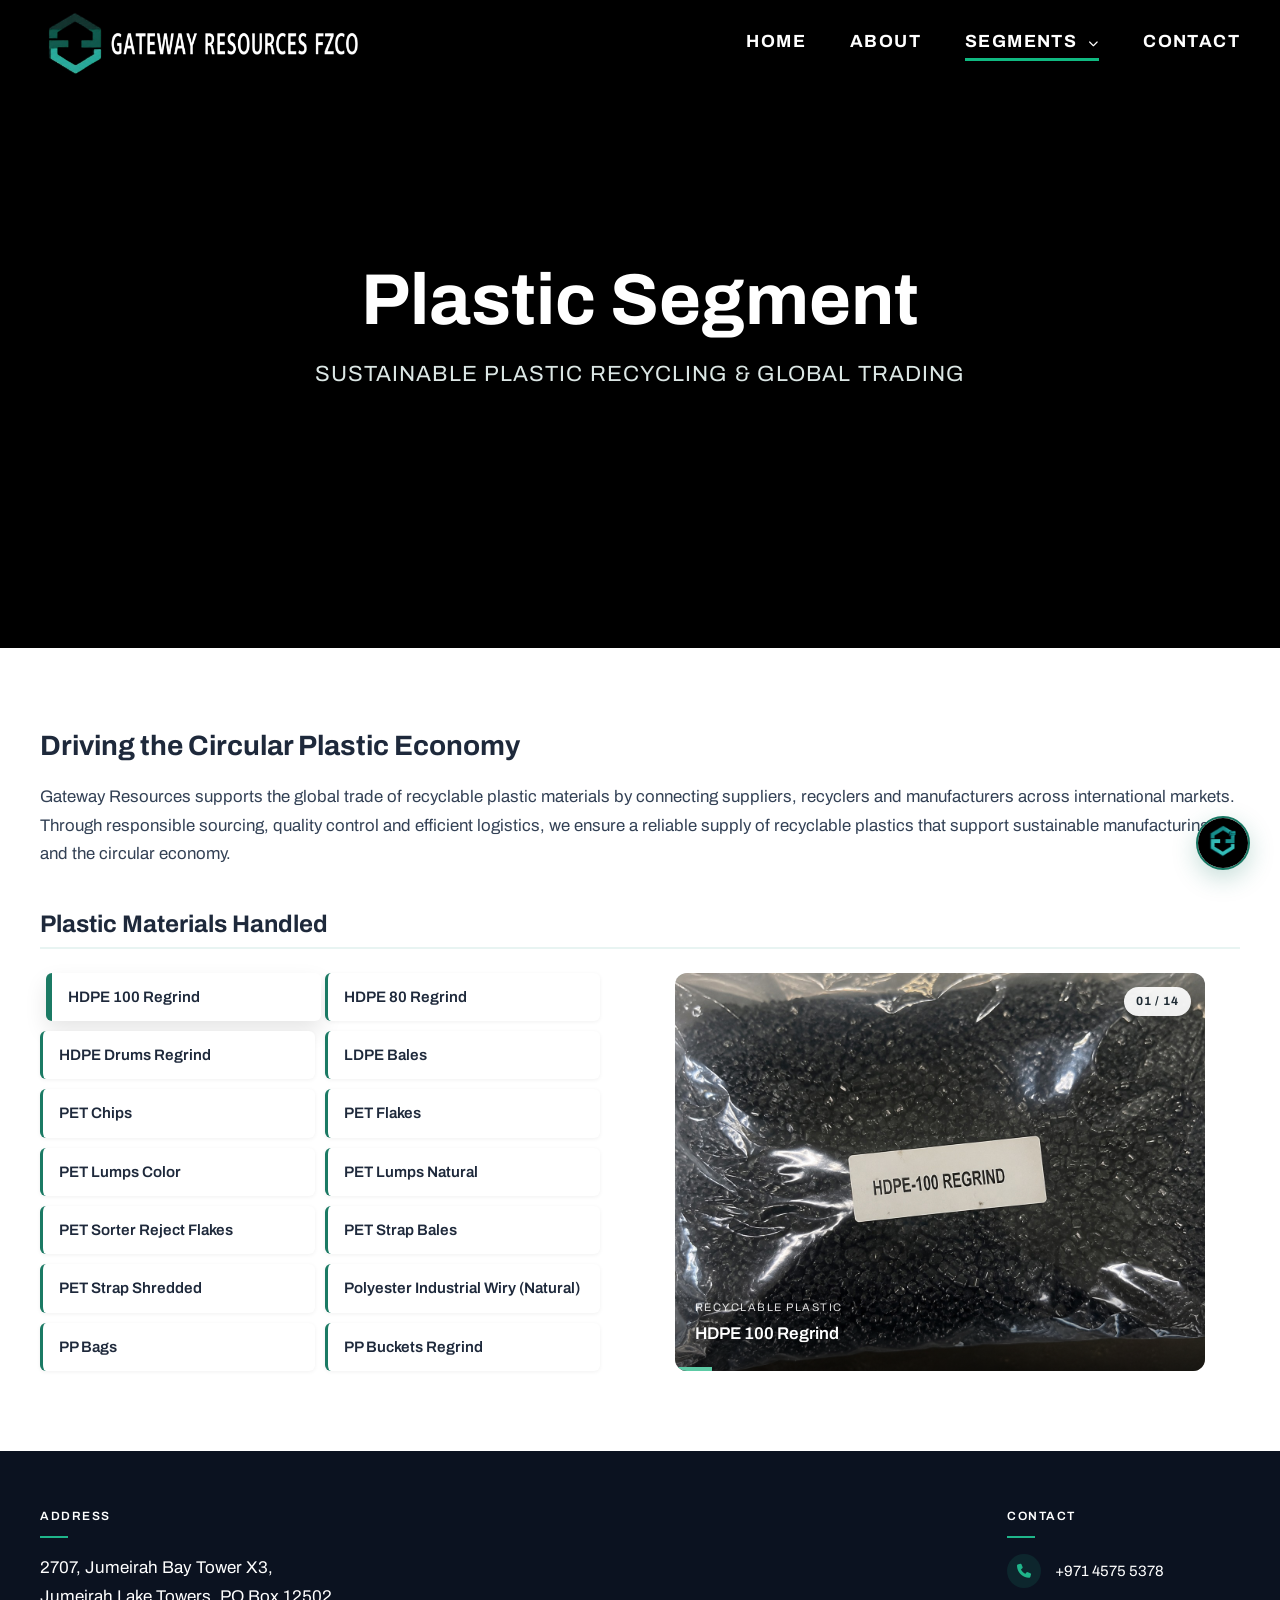
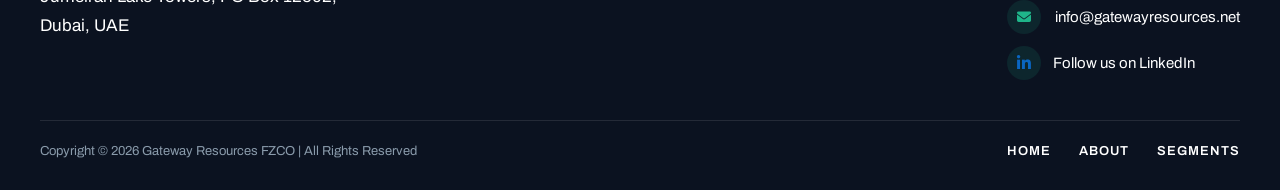
==== commit f615ad74: "Before logo green colours" ====
--- a/plastic-segment.html
+++ b/plastic-segment.html
@@ -330,7 +330,7 @@
           <li>
             <a href="https://www.linkedin.com/company/gateway-resources/" target="_blank" rel="noopener noreferrer">
               <i class="fab fa-linkedin-in"></i>
-              <span>Follow our company page</span>
+              <span>Follow us on LinkedIn</span>
             </a>
           </li>
         </ul>
--- a/styles.css
+++ b/styles.css
@@ -1806,32 +1806,7 @@
 .tilt-card:hover .card-front::before{
     left: 140%;
 }
-.highlight-card::before{
-    content:"";
-    position:absolute;
-    top:-60%;
-    left:-100%;
-    width:60%;
-    height:250%;
-    background:linear-gradient(
-        115deg,
-        transparent 0%,
-        rgba(255,255,255,0.15) 30%,
-        rgba(255,255,255,0.85) 50%,
-        rgba(255,255,255,0.15) 70%,
-        transparent 100%
-    );
-    transform:rotate(25deg);
-    transition:left 0.9s ease;
-}
-
-.highlight-card:hover::before{
-    left:160%;
-}
-
-.highlight-card:hover::before{
-    left:150%;
-}
+
 .highlight-icon{
     width:70px;
     height:70px;
@@ -2490,13 +2465,7 @@
 .highlight-card:hover {
   box-shadow: none;
 }
-/* ===== Remove the shine from the cards ===== */
-.highlight-card::before,
-.highlight-card:hover::before,
-.card-front::before,
-.tilt-card:hover .card-front::before {
-  display: none;
-}
+
 /* ===== More space between the slider and the 3 cards ===== */
 .highlights-grid {
   margin-top: 110px;
@@ -5382,3 +5351,283 @@
 .highlights-grid .highlight-card:hover .highlight-icon {
   transform: scale(1.06);
 }
+
+/* ===== Highlight cards: green border with moving light on hover ===== */
+/* ===== Highlight cards: green border with moving light on hover ===== */
+.highlights-grid .highlight-card {
+  position: relative !important;
+  isolation: isolate !important;
+  overflow: hidden !important;
+  border: 0 !important;
+  border-radius: 16px !important;
+  background: #ffffff !important;
+  box-shadow: 0 0 0 1px #c9ead9 !important;
+  transition: transform 0.35s ease, box-shadow 0.35s ease !important;
+}
+
+.highlights-grid .highlight-card::before {
+  content: "" !important;
+  position: absolute !important;
+  inset: -60% !important;
+  z-index: -2 !important;
+  background: conic-gradient(from 0deg, #1b7a64 0 78%, #9fe1cb 87%, #ffffff 90%, #9fe1cb 93%, #1b7a64 100%) !important;
+  opacity: 0;
+  transition: opacity 0.3s ease !important;
+}
+
+.highlights-grid .highlight-card::after {
+  content: "" !important;
+  position: absolute !important;
+  inset: 4px !important;
+  z-index: -1 !important;
+  background: #ffffff !important;
+  border-radius: 12px !important;
+}
+
+.highlights-grid .highlight-card:hover {
+  transform: translateY(-6px) !important;
+  box-shadow: 0 16px 32px rgba(0, 0, 0, 0.1) !important;
+}
+
+.highlights-grid .highlight-card:hover::before {
+  opacity: 1 !important;
+  animation: hl-spin 4s linear infinite !important;
+}
+
+@keyframes hl-spin {
+  to { transform: rotate(360deg); }
+}
+/* Highlight cards: softer light on the border */
+.highlights-grid .highlight-card::before {
+  background: conic-gradient(
+    from 0deg,
+    #1b7a64 0 82%,
+    #3f9c82 88%,
+    #7cc8ac 91%,
+    #3f9c82 94%,
+    #1b7a64 100%
+  ) !important;
+}
+
+
+/* Segment cards: same softer light as the highlight cards */
+#segments .segment-card::before {
+  background: conic-gradient(
+    from 0deg,
+    #1b7a64 0 82%,
+    #3f9c82 88%,
+    #7cc8ac 91%,
+    #3f9c82 94%,
+    #1b7a64 100%
+  );
+}
+
+/* Intro: page stays still while the intro plays */
+html.gr-intro-lock,
+html.gr-intro-lock body {
+  overflow: hidden;
+}
+
+/* Intro: name and line stacked, line starts hidden */
+.gr-intro-mask {
+  flex-direction: column;
+}
+
+.gr-intro-line {
+  width: 0;
+  height: 6px;
+  margin-top: 28px;
+  background: #000000;
+}
+/* Intro: keep the chatbot hidden until the intro is finished */
+.gr-intro-mask {
+  z-index: 2147483000;
+}
+
+.gr-intro-hint {
+  z-index: 2147483001;
+}
+
+html.gr-intro-on #chat-toggle,
+html.gr-intro-on #chat-widget {
+  opacity: 0;
+  visibility: hidden;
+  pointer-events: none;
+}
+/* Highlight cards: permanent green frame, same thickness on every card */
+.highlights-grid .highlight-card {
+  background: #ffffff !important;
+  box-shadow: none !important;
+  outline: 4px solid #1b7a64;
+  outline-offset: -4px;
+  transition: transform 0.35s ease, box-shadow 0.35s ease, outline-color 0.3s ease !important;
+}
+
+/* On hover, the outline steps aside so the moving light shows */
+.highlights-grid .highlight-card:hover {
+  outline-color: transparent;
+}
+
+/* ===== Footer: LinkedIn (icon + name, no box, no arrow) ===== */
+footer .ft8-contacts a[href*="linkedin"] {
+  display: inline-flex;
+  align-items: center;
+  gap: 12px;
+  color: #ffffff;
+}
+footer .ft8-contacts a[href*="linkedin"] > i.fa-linkedin-in {
+  width: 34px;
+  height: 34px;
+  border-radius: 50%;
+  background: rgba(31, 181, 138, 0.12);
+  color: #0A66C2;
+  font-size: 16px;
+  display: inline-flex;
+  align-items: center;
+  justify-content: center;
+}
+footer .ft8-li-text {
+  display: flex;
+  flex-direction: column;
+  line-height: 1.3;
+  font-size: 14px;
+  font-weight: 500;
+  transition: color 0.2s ease;
+}
+footer .ft8-li-text small {
+  font-size: 12px;
+  font-weight: 400;
+  color: #9fb0ba;
+}
+footer .ft8-contacts a[href*="linkedin"]:hover .ft8-li-text {
+  color: #5dcaa5;
+}
+/* ===== Highlight cards: bigger images ===== */
+.highlights-grid .highlight-card .highlight-icon,
+.highlights-grid .highlight-card:hover .highlight-icon {
+  width: 180px;
+  height: 180px;
+}
+/* Ship and factory: zoom in more, so they match the shield */
+.highlights-grid .highlight-card:nth-child(1) .highlight-icon,
+.highlights-grid .highlight-card:nth-child(2) .highlight-icon {
+  background-size: 120%;
+}
+/* Shield: a little smaller inside its box, so it doesn't look oversized */
+.highlights-grid .highlight-card:nth-child(3) .highlight-icon {
+  background-size: 85%;
+}
+/* Phones: slightly smaller */
+@media (max-width: 768px) {
+  .highlights-grid .highlight-card .highlight-icon,
+  .highlights-grid .highlight-card:hover .highlight-icon {
+    width: 150px;
+    height: 150px;
+  }
+}
+/* ===== Banner fills the whole first screen ===== */
+.hero {
+  height: 100vh;
+  height: 100svh;
+}
+
+/* ===== Standard, responsive sizing ===== */
+/* Base text size: follows the visitor's browser settings */
+html {
+  font-size: 100%;
+}
+
+/* Content width: standard maximum, centred, side spacing grows with the screen */
+.container {
+  max-width: 1280px;
+  padding-left: clamp(16px, 4vw, 40px);
+  padding-right: clamp(16px, 4vw, 40px);
+}
+
+/* Banner: always fills the first screen, but never gets too short when zoomed in */
+.hero {
+  height: 100vh;
+  height: 100svh;
+  min-height: 560px;
+}
+
+/* Banner text: grows and shrinks smoothly with the screen */
+.slide-content h2 {
+  font-size: clamp(2rem, 4.5vw, 3.5rem);
+  line-height: 1.15;
+}
+.slide-content p {
+  font-size: clamp(1rem, 1.8vw, 1.5rem);
+}
+
+/* ===== Responsive: fits all laptops, tablets and phones ===== */
+
+/* Base: follow the visitor's text size, never scroll sideways */
+html { font-size: 100%; }
+body { overflow-x: clip; }
+
+/* Content width: standard maximum, spacing grows with the screen */
+.container {
+  max-width: 1280px;
+  padding-left: clamp(16px, 4vw, 40px);
+  padding-right: clamp(16px, 4vw, 40px);
+}
+
+/* Banner: always fills the first screen */
+.hero {
+  height: 100vh;
+  height: 100svh;
+  min-height: 560px;
+}
+.slide-content h2 {
+  font-size: clamp(2rem, 4.5vw, 3.5rem);
+  line-height: 1.15;
+}
+.slide-content p {
+  font-size: clamp(1rem, 1.8vw, 1.5rem);
+}
+
+/* Section headings and spacing: grow and shrink smoothly */
+.section-title,
+.about-text h2,
+.contact-info h2 {
+  font-size: clamp(1.75rem, 3.2vw, 2.5rem);
+}
+.section-padding {
+  padding-top: clamp(56px, 8vw, 100px);
+  padding-bottom: clamp(56px, 8vw, 100px);
+}
+
+/* Highlight cards: 3 in a row on laptops, fewer on smaller screens automatically */
+.highlights-grid {
+  display: grid;
+  grid-template-columns: repeat(auto-fit, minmax(260px, 1fr));
+  gap: clamp(16px, 2.5vw, 32px);
+}
+
+/* Tablets and small laptops */
+@media (max-width: 992px) {
+  .about-content,
+  .contact-layout {
+    display: grid;
+    grid-template-columns: 1fr;
+    gap: 32px;
+  }
+}
+
+/* Smaller tablets and phones */
+@media (max-width: 860px) {
+  .segments-grid {
+    grid-template-columns: 1fr;
+  }
+}
+
+/* Phones */
+@media (max-width: 768px) {
+  .ft8-main,
+  .ft8-bottom {
+    flex-direction: column;
+    align-items: flex-start;
+    gap: 24px;
+  }
+}
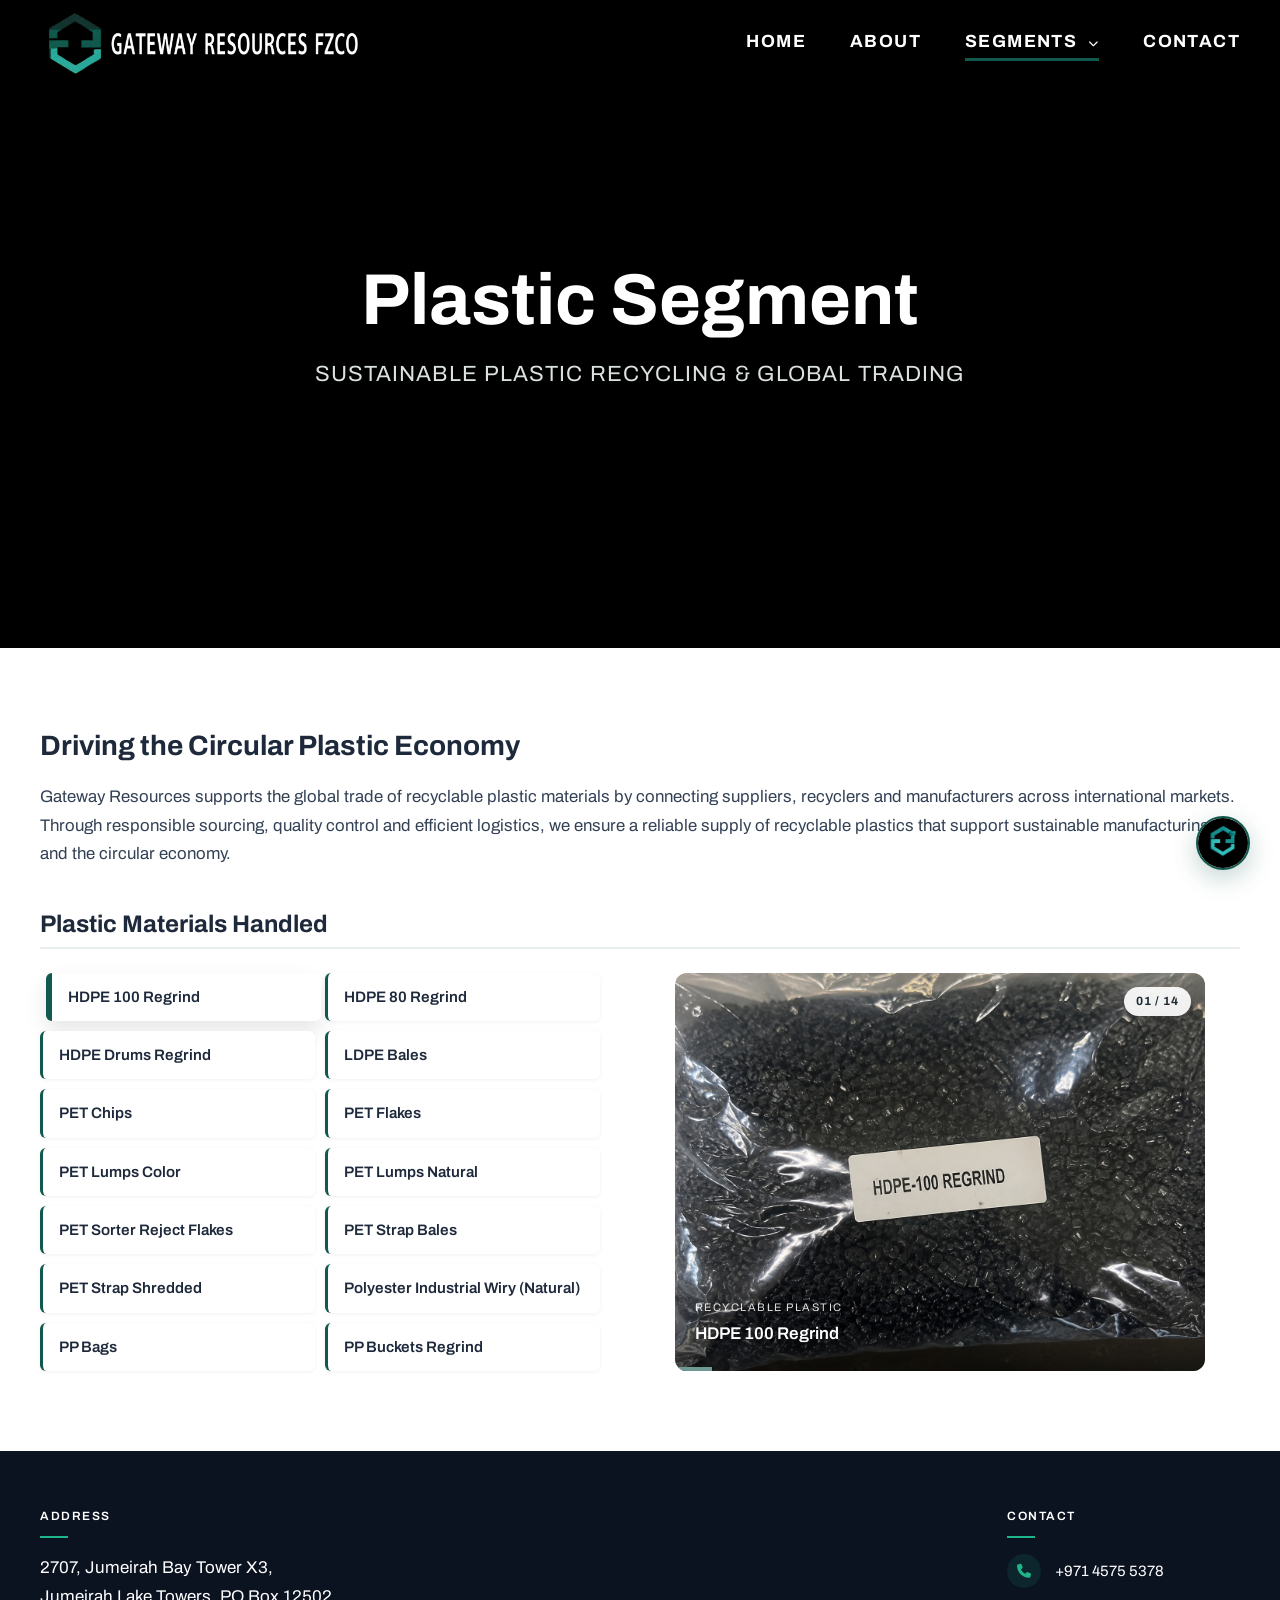
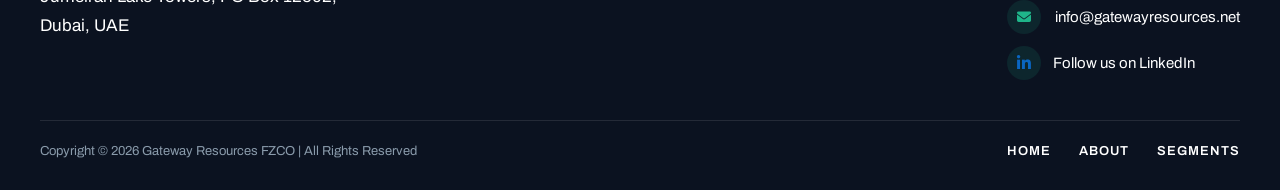
==== commit b8f58eed: "Phone menu: clean list, plastic page menu button" ====
--- a/plastic-segment.html
+++ b/plastic-segment.html
@@ -33,7 +33,12 @@
           </ul>
         </li>        <li><a href="index.html#contact">Contact</a></li>
       </ul>
-    </nav>
+    </nav>     
+     <button class="mobile-nav-toggle" id="mobile-nav-toggle" aria-label="Toggle Navigation">
+        <span class="hamburger-line"></span>
+        <span class="hamburger-line"></span>
+        <span class="hamburger-line"></span>
+      </button>
   </div>
 </header>
 
--- a/styles.css
+++ b/styles.css
@@ -5630,4 +5630,207 @@
     align-items: flex-start;
     gap: 24px;
   }
-}+}
+
+/* =====================================================
+   LOGO GREEN: every green on the site (except the footer)
+   Main #11594C, dark #143934, both taken from the logo
+   ===================================================== */
+:root {
+  --color-primary: #11594c;
+  --color-primary-dark: #143934;
+  --color-primary-light: #e7eeed;
+  --color-accent: #11594c;
+}
+
+/* Menu */
+#header .nav-links a::after { background-color: #11594c; }
+#header.scrolled .nav-links a.active { color: #11594c; }
+
+/* Segments dropdown */
+.nav-submenu {
+  background: #11594c;
+  box-shadow: 0 14px 30px rgba(17, 89, 76, 0.3);
+}
+#header .nav-links .nav-submenu a:hover { background: #143934; }
+@media (max-width: 768px) {
+  .nav-submenu { background: transparent; box-shadow: none; }
+}
+
+/* Heading underlines */
+.about-text h2::after,
+.contact-info > h2::after,
+#segments .section-title::after { background: #11594c; }
+
+/* Highlight cards: frame and moving light */
+.highlights-grid .highlight-card { outline-color: #11594c; }
+.highlights-grid .highlight-card:hover { outline-color: transparent; }
+.highlights-grid .highlight-card::before {
+  background: conic-gradient(from 0deg, #11594c 0 82%, #357267 88%, #709b94 91%, #357267 94%, #11594c 100%) !important;
+}
+.highlight-icon { background: #e7eeed; }
+
+/* Segment cards: moving light */
+#segments .segment-card::before {
+  background: conic-gradient(from 0deg, #11594c 0 82%, #357267 88%, #709b94 91%, #357267 94%, #11594c 100%);
+}
+
+/* Rubber card effect */
+.rfx-track rect { stroke: #11594c; }
+.rfx-step { background: #11594c; }
+
+/* Segment pages: material list */
+.products-section.cx-on .product-item,
+.products-section.cx-on .product-item:first-child { border-left-color: #11594c; }
+.products-section.cx-on .product-item:hover,
+.products-section.cx-on .product-item.is-active { color: #11594c; }
+.cx-bar { background: #709b94; }
+
+/* Contact section */
+.contact-item-icon {
+  background: #11594c;
+  box-shadow: 0 10px 25px rgba(17, 89, 76, 0.25);
+}
+.contact-item { border-color: rgba(17, 89, 76, 0.12); }
+.contact-item:hover {
+  border-color: rgba(17, 89, 76, 0.35);
+  box-shadow: 0 12px 26px rgba(17, 89, 76, 0.12);
+}
+.contact-form-container { border-color: rgba(17, 89, 76, 0.08); border-top-color: #11594c; }
+.form-control:focus { box-shadow: 0 0 0 3px rgba(17, 89, 76, 0.15); }
+.contact-map h3 { color: #11594c; }
+.contact-map h3::after { background: #11594c; }
+.map-btn { background: #11594c; }
+.map-btn:hover { background: #143934; }
+
+/* Location badge and intro hint */
+.location-badge {
+  color: #11594c;
+  border-color: rgba(17, 89, 76, 0.25);
+}
+.location-badge span {
+  background: #11594c;
+  box-shadow: 0 0 15px rgba(17, 89, 76, 0.6);
+}
+.gr-intro-hint { color: #11594c; }
+
+/* Phones: footer heading lines centred under ADDRESS and CONTACT */
+@media (max-width: 480px) {
+  footer .ft8-label::after {
+    margin-left: auto;
+    margin-right: auto;
+  }
+}
+/* Phones: LinkedIn lined up on the left, like phone and email */
+@media (max-width: 480px) {
+  footer .ft8-contacts a[href*="linkedin"] {
+    display: flex;
+    justify-content: flex-start;
+    text-align: left;
+  }
+}
+
+/* ===== Segment pages on phones: photo on top, list below ===== */
+@media (max-width: 768px) {
+  .products-section.cx-on .cx-layout {
+    grid-template-columns: 1fr;
+    gap: 20px;
+  }
+
+  .cx-preview {
+    order: -1;
+    width: 100%;
+    justify-self: stretch;
+    align-self: auto;
+  }
+
+  .products-section.cx-on .products-list {
+    display: grid;
+    width: 100%;
+  }
+
+  .products-section.cx-on .product-item,
+  .products-section.cx-on .product-item:hover,
+  .products-section.cx-on .product-item:first-child {
+    white-space: normal;
+  }
+}
+
+/* ===== Phone menu: simple, professional list (option 1) ===== */
+@media (max-width: 768px) {
+  #header .nav-links {
+    justify-content: flex-start;
+    align-items: stretch;
+    gap: 0;
+    padding: 12px 0 40px;
+    overflow-y: auto;
+  }
+
+  #header .nav-links > li {
+    border-bottom: 1px solid #e6ebee;
+  }
+  #header .nav-links > li > a {
+    display: flex;
+    justify-content: space-between;
+    align-items: center;
+    padding: 18px 24px;
+    font-size: 1rem;
+    font-weight: 600;
+    letter-spacing: 0.02em;
+    text-transform: none;
+    color: #1e2a33;
+  }
+  #header .nav-links > li > a::after {
+    content: "›";
+    position: static;
+    width: auto;
+    height: auto;
+    background: none;
+    color: #11594c;
+    font-size: 1.4rem;
+    line-height: 1;
+    transition: none;
+  }
+  #header .nav-links > li > a.active {
+    color: #11594c;
+    box-shadow: inset 3px 0 0 #11594c;
+  }
+
+  #header .nav-links .nav-dropdown > a::after {
+    content: none;
+  }
+  #header .nav-links .nav-dropdown .nav-caret {
+    display: inline-block;
+    margin-left: auto;
+    color: #11594c;
+    font-size: 12px;
+  }
+
+  #header .nav-links .nav-submenu {
+    padding: 0 0 8px;
+  }
+  #header .nav-links .nav-submenu a,
+  #header .nav-links .nav-submenu li:first-child a,
+  #header .nav-links .nav-submenu li:last-child a {
+    display: flex;
+    justify-content: space-between;
+    align-items: center;
+    padding: 12px 24px 12px 44px;
+    font-size: 0.95rem;
+    font-weight: 500;
+    letter-spacing: 0;
+    text-transform: none;
+    color: #4a5a64;
+  }
+  #header .nav-links .nav-submenu a::after {
+    display: block;
+    content: "→";
+    position: static;
+    width: auto;
+    height: auto;
+    background: none;
+    color: #11594c;
+    opacity: 1;
+    transform: none;
+  }
+}
--- a/chatbot.css
+++ b/chatbot.css
@@ -785,4 +785,287 @@
   width: 100%;
   height: 100%;
   display: block;
+}
+
+/* =====================================================
+   CHATBOT IN LOGO GREEN
+   Main #11594C, dark #143934, both taken from the logo
+   ===================================================== */
+
+/* Round button */
+#chat-toggle {
+  border-color: #11594c;
+  box-shadow: 0 8px 25px rgba(17, 89, 76, 0.25);
+}
+
+/* Header */
+.chat-header {
+  background: linear-gradient(135deg, #143934, #11594c);
+}
+
+/* Your messages */
+.user-message {
+  background: #11594c;
+}
+
+/* Quick buttons */
+.quick-btn {
+  border-color: #11594c;
+  color: #11594c;
+}
+.quick-btn:hover {
+  background: #11594c;
+  color: #ffffff;
+}
+
+/* Send button */
+.chat-input button {
+  background: #11594c;
+  transition: background 0.25s ease;
+}
+.chat-input button:hover {
+  background: #143934;
+}
+
+/* Typing box: green outline when you click in it */
+.chat-input input:focus {
+  border-color: #11594c;
+}
+
+/* Links inside the bot's answers */
+.bot-message a {
+  color: #11594c;
+}
+.bot-message a:hover {
+  color: #143934;
+}
+
+/* Welcome bubble next to the round button */
+.chat-tooltip {
+  background: linear-gradient(135deg, #143934, #11594c);
+}
+.chat-tooltip::after {
+  background: #11594c;
+}
+/* Chatbot header: logo on a white circle so it shows on the green */
+.chat-header .chat-title-logo {
+  width: 32px;
+  height: 32px;
+  padding: 4px;
+  background: #ffffff;
+  border-radius: 50%;
+  object-fit: cover;
+  object-position: left center;
+  box-shadow: 0 2px 6px rgba(0, 0, 0, 0.2);
+}
+/* ===== Chatbot design F: side panel ===== */
+#chat-widget {
+  flex-direction: row;
+  width: 380px;
+  height: 520px;
+  background: #ffffff;
+}
+
+/* Green strip */
+.cb-side {
+  width: 60px;
+  flex-shrink: 0;
+  background: linear-gradient(180deg, #11594c, #143934);
+  display: flex;
+  flex-direction: column;
+  align-items: center;
+  gap: 8px;
+  padding: 14px 0;
+}
+.cb-logo {
+  width: 38px;
+  height: 38px;
+  border-radius: 50%;
+  background: #ffffff;
+  overflow: hidden;
+  margin-bottom: 10px;
+  box-shadow: 0 2px 8px rgba(0, 0, 0, 0.25);
+}
+.cb-logo img {
+  width: 100%;
+  height: 100%;
+  padding: 4px;
+  object-fit: cover;
+  object-position: left center;
+}
+.cb-tab {
+  width: 40px;
+  height: 40px;
+  border: none;
+  border-radius: 12px;
+  background: transparent;
+  color: rgba(255, 255, 255, 0.65);
+  font-size: 16px;
+  cursor: pointer;
+  transition: background 0.2s ease, color 0.2s ease;
+}
+.cb-tab:hover {
+  background: rgba(255, 255, 255, 0.12);
+  color: #ffffff;
+}
+.cb-tab.is-on {
+  background: #ffffff;
+  color: #11594c;
+}
+
+/* Main column */
+.cb-main {
+  flex: 1;
+  min-width: 0;
+  display: flex;
+  flex-direction: column;
+}
+#chat-messages {
+  min-height: 0;
+  padding: 16px;
+}
+
+/* Header: white, with title and status */
+#chat-widget .chat-header {
+  height: 60px;
+  background: #ffffff;
+  color: #1e2a33;
+  border-bottom: 1px solid #e3e8ea;
+}
+#chat-widget .chat-header .chat-title-logo {
+  display: none;
+}
+#chat-widget .chat-header button {
+  color: #11594c;
+}
+#chat-widget .status-text {
+  color: #6b7a84;
+}
+
+/* Topics: tidy list with arrows */
+#chat-widget .quick-buttons {
+  flex-direction: column;
+  flex-wrap: nowrap;
+  gap: 0;
+  margin: 0 14px 12px;
+  border: 1px solid #d5e2df;
+  border-radius: 12px;
+  overflow: hidden;
+}
+#chat-widget .quick-btn {
+  display: flex;
+  justify-content: space-between;
+  align-items: center;
+  width: 100%;
+  padding: 9px 14px;
+  border: 0;
+  border-radius: 0;
+  background: #ffffff;
+  color: #11594c;
+  font-size: 0.82rem;
+  text-align: left;
+}
+#chat-widget .quick-btn + .quick-btn {
+  border-top: 1px solid #e3e8ea;
+}
+#chat-widget .quick-btn::after {
+  content: "→";
+  transition: transform 0.2s ease;
+}
+#chat-widget .quick-btn:hover {
+  background: #e7eeed;
+  color: #11594c;
+  transform: none;
+}
+#chat-widget .quick-btn:hover::after {
+  transform: translateX(3px);
+}
+
+/* Typing box */
+#chat-widget .chat-input {
+  padding: 12px;
+  border-top: 1px solid #e3e8ea;
+}
+#chat-widget .chat-input input {
+  background: #f3f6f5;
+  border: 1px solid transparent;
+  padding: 12px 16px;
+}
+#chat-widget .chat-input input:focus {
+  background: #ffffff;
+  border-color: #11594c;
+}
+
+/* Phones */
+@media (max-width: 500px) {
+  #chat-widget {
+    width: calc(100% - 20px);
+    height: 70vh;
+  }
+  .cb-side {
+    width: 52px;
+  }
+  .cb-tab {
+    width: 36px;
+    height: 36px;
+    font-size: 15px;
+  }
+}
+/* Topic list hidden: the side icons do the same job */
+#chat-widget .quick-buttons {
+  display: none;
+}
+/* Side strip logo: whole symbol, centred in the white circle */
+.cb-logo img {
+  object-fit: contain;
+  object-position: center;
+  padding: 5px;
+}
+/* ===== Chatbot: layout from the sketch ===== */
+/* Header on top, strip + chat below */
+#chat-widget {
+  flex-direction: column;
+}
+.cb-body {
+  flex: 1;
+  min-height: 0;
+  display: flex;
+}
+#chat-widget .chat-header {
+  flex-shrink: 0;
+  height: 64px;
+}
+
+/* Logo in the white header: plain green symbol, no circle */
+#chat-widget .chat-header .chat-title-logo {
+  display: block;
+  width: 34px;
+  height: 34px;
+  padding: 0;
+  background: none;
+  border-radius: 0;
+  box-shadow: none;
+  object-fit: contain;
+  object-position: center;
+}
+
+/* Header logo: always the green hexagon icon */
+#chat-widget .chat-header .chat-title-logo {
+  content: url("assets/chat-icon.png");
+  width: 36px;
+  height: 36px;
+}
+/* Header: "Online" lined up under "AI Assistant" */
+#chat-widget .chat-header-title > span:first-child,
+#chat-widget .chat-header .chat-title {
+  gap: 10px;
+}
+#chat-widget .chat-header .chat-status {
+  padding-left: 46px;
+  margin-top: 1px;
+}
+/* Header: bigger "AI Assistant" */
+#chat-widget .chat-header-title > span:first-child,
+#chat-widget .chat-header .chat-title {
+  font-size: 1.15rem;
 }
